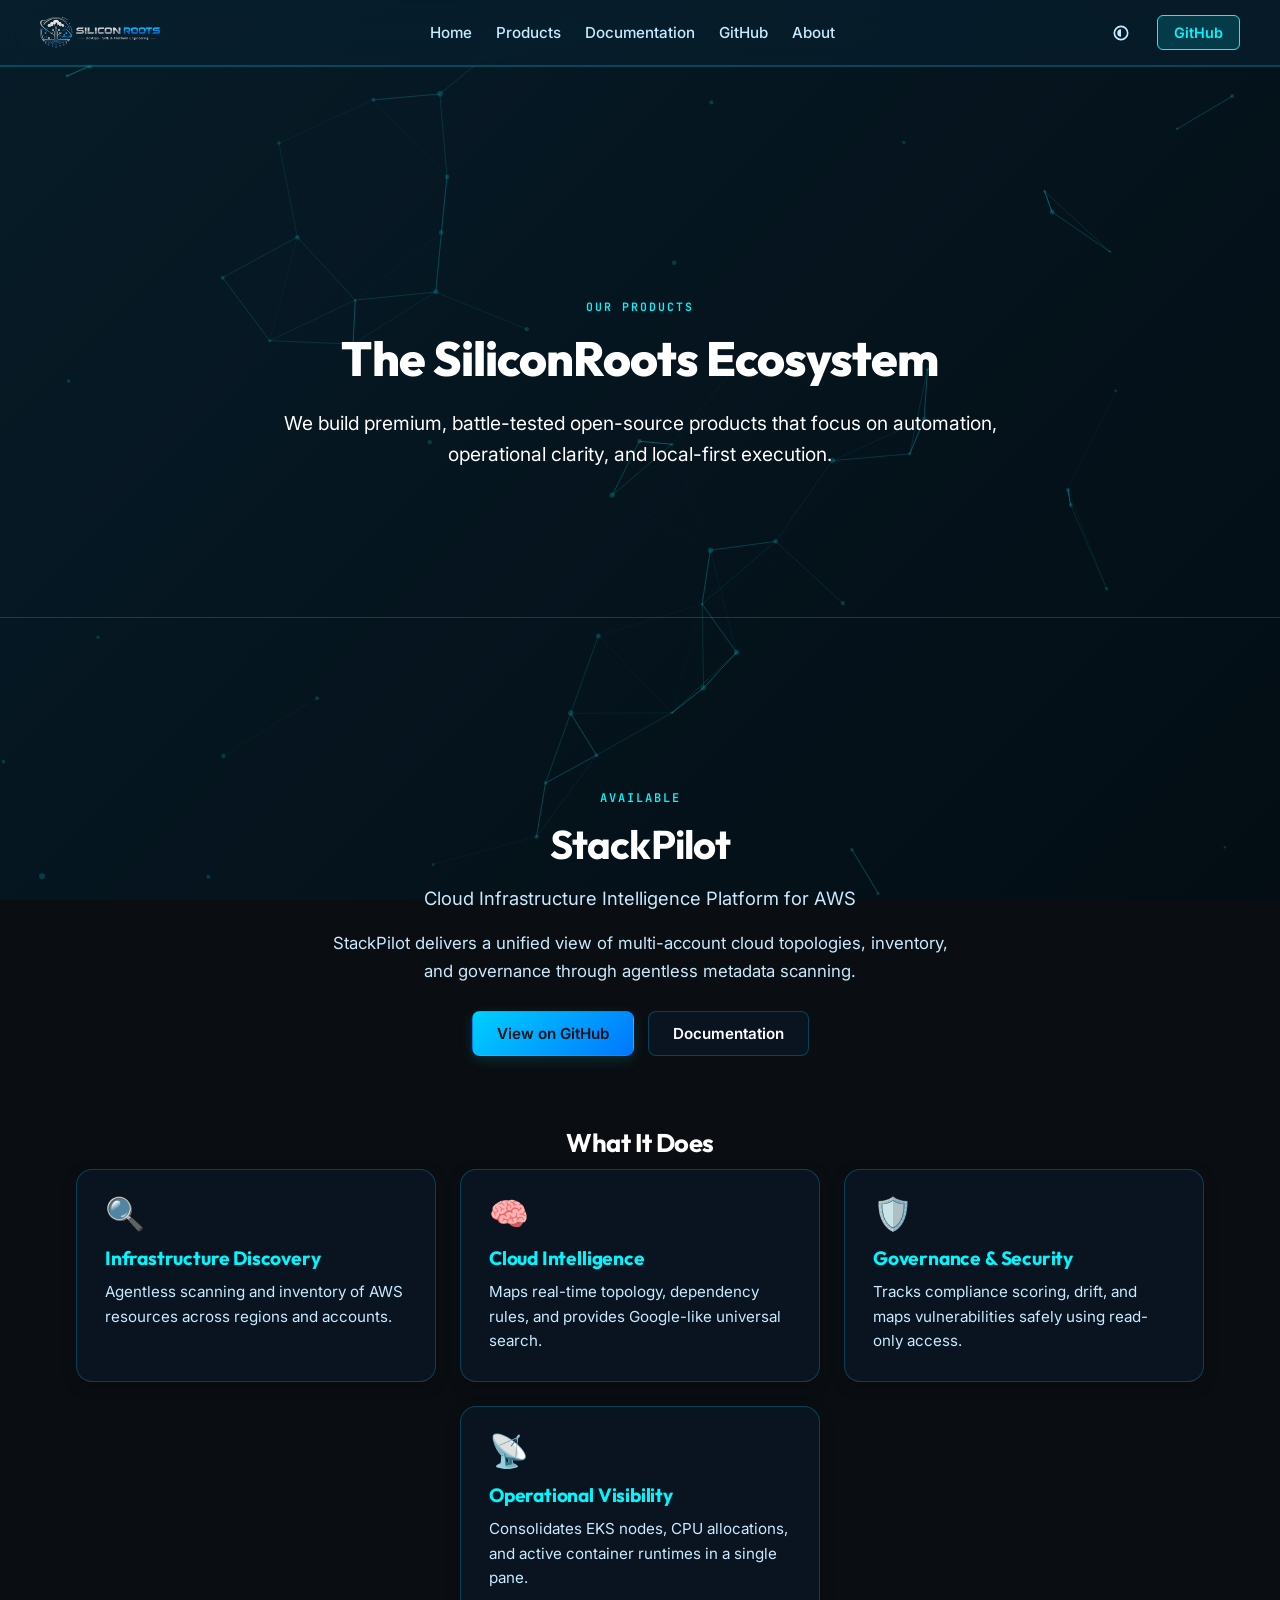
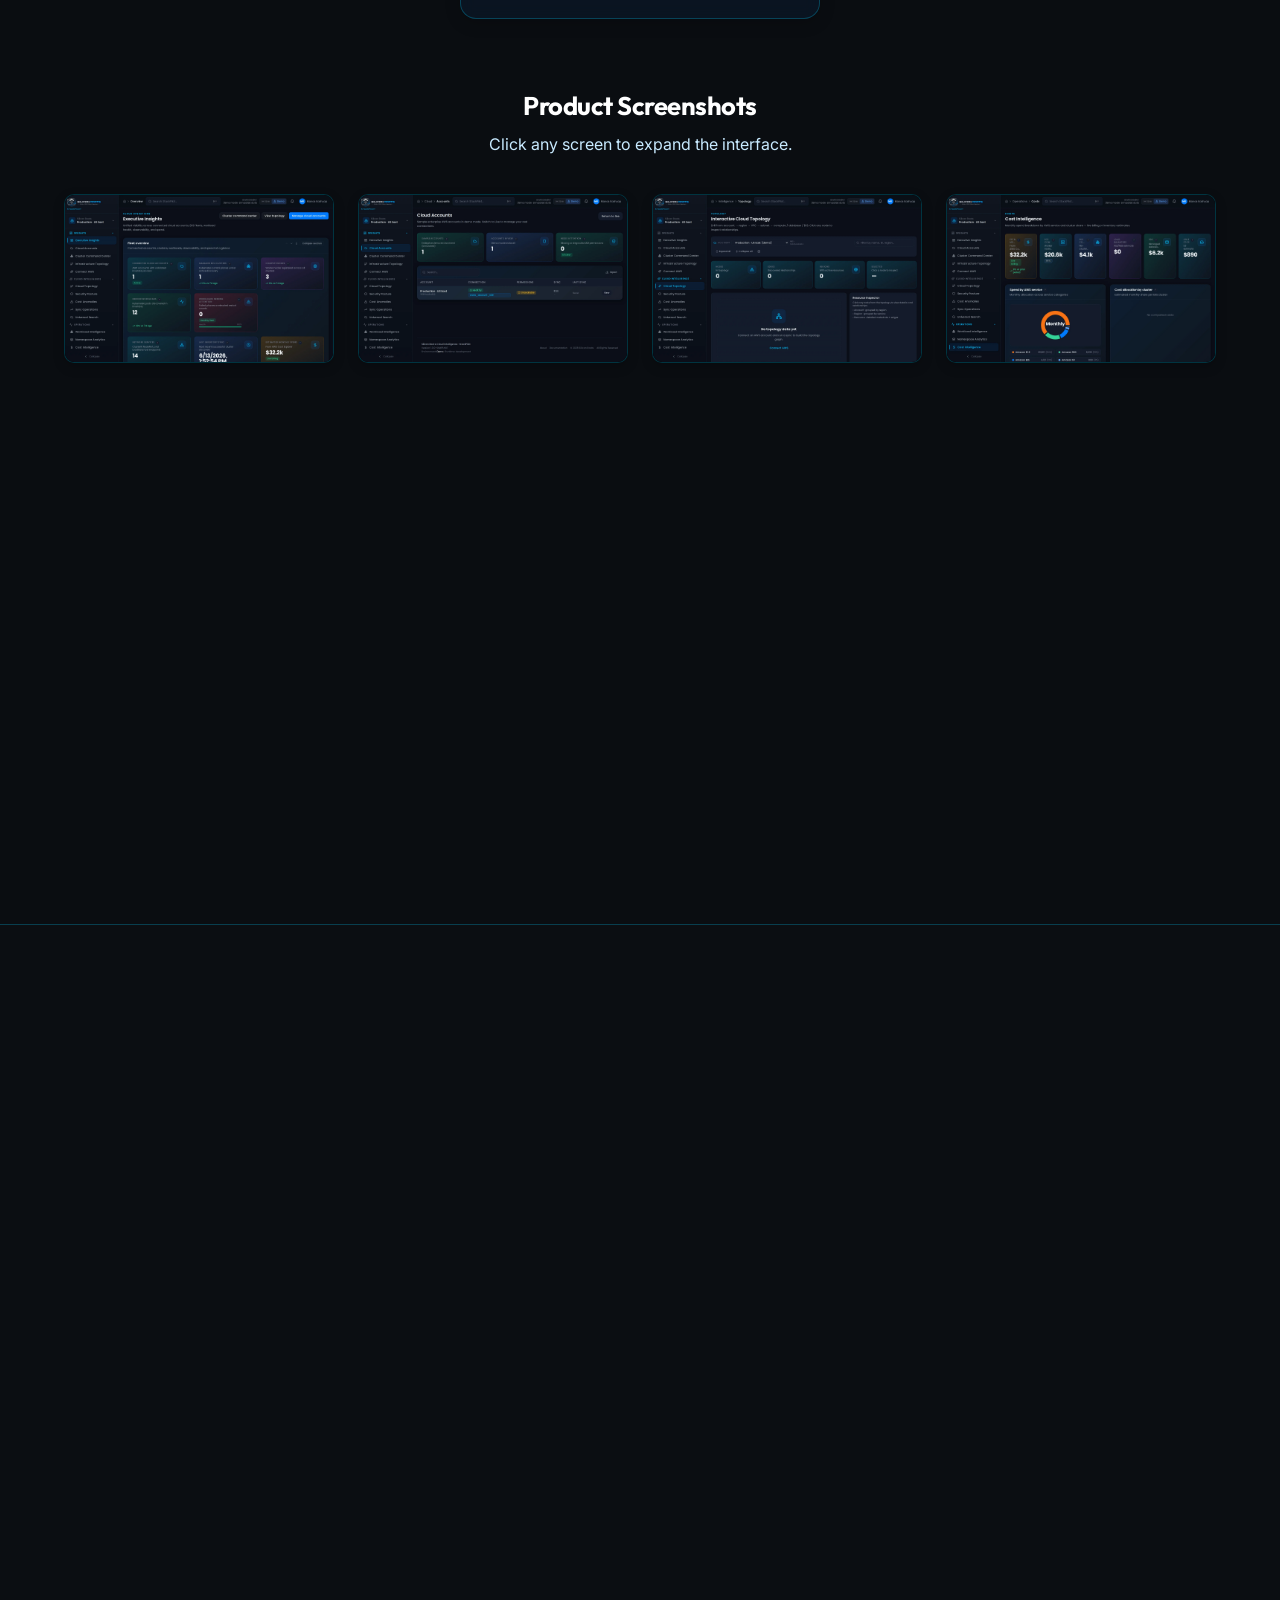
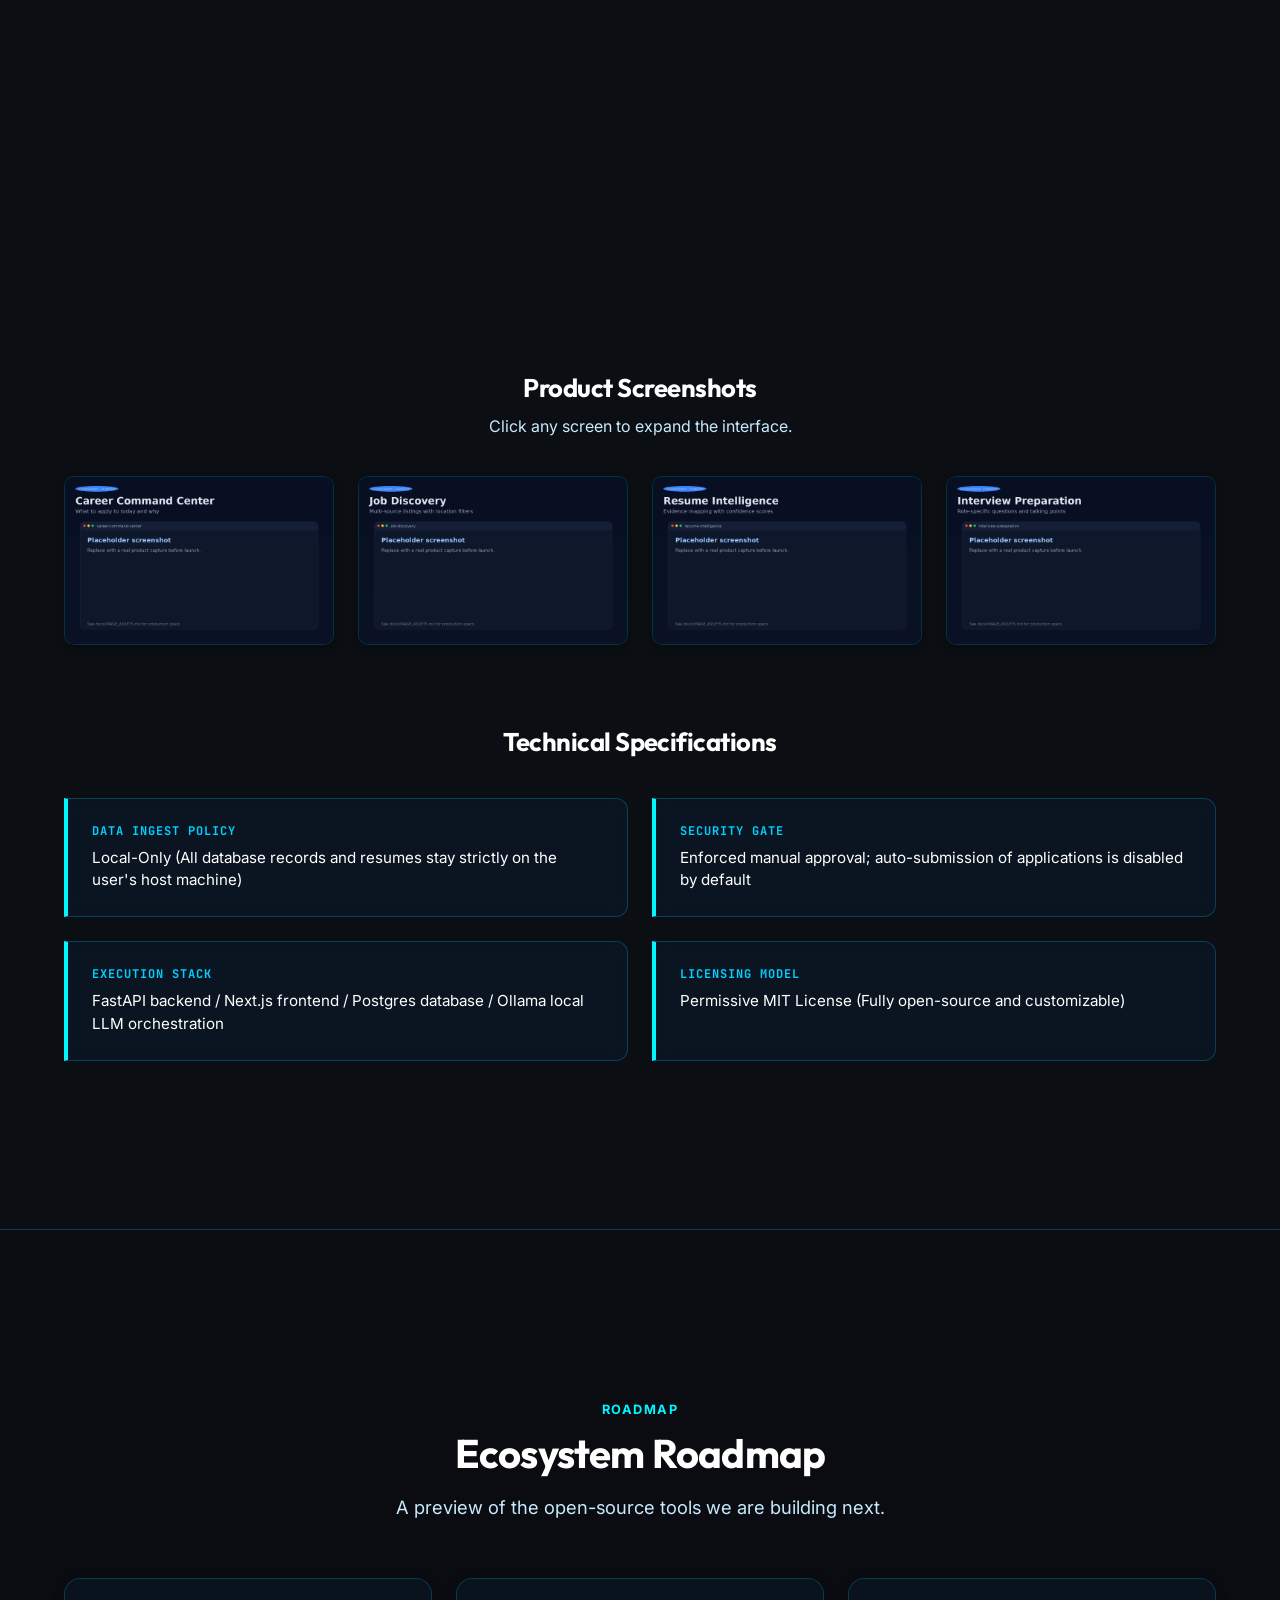
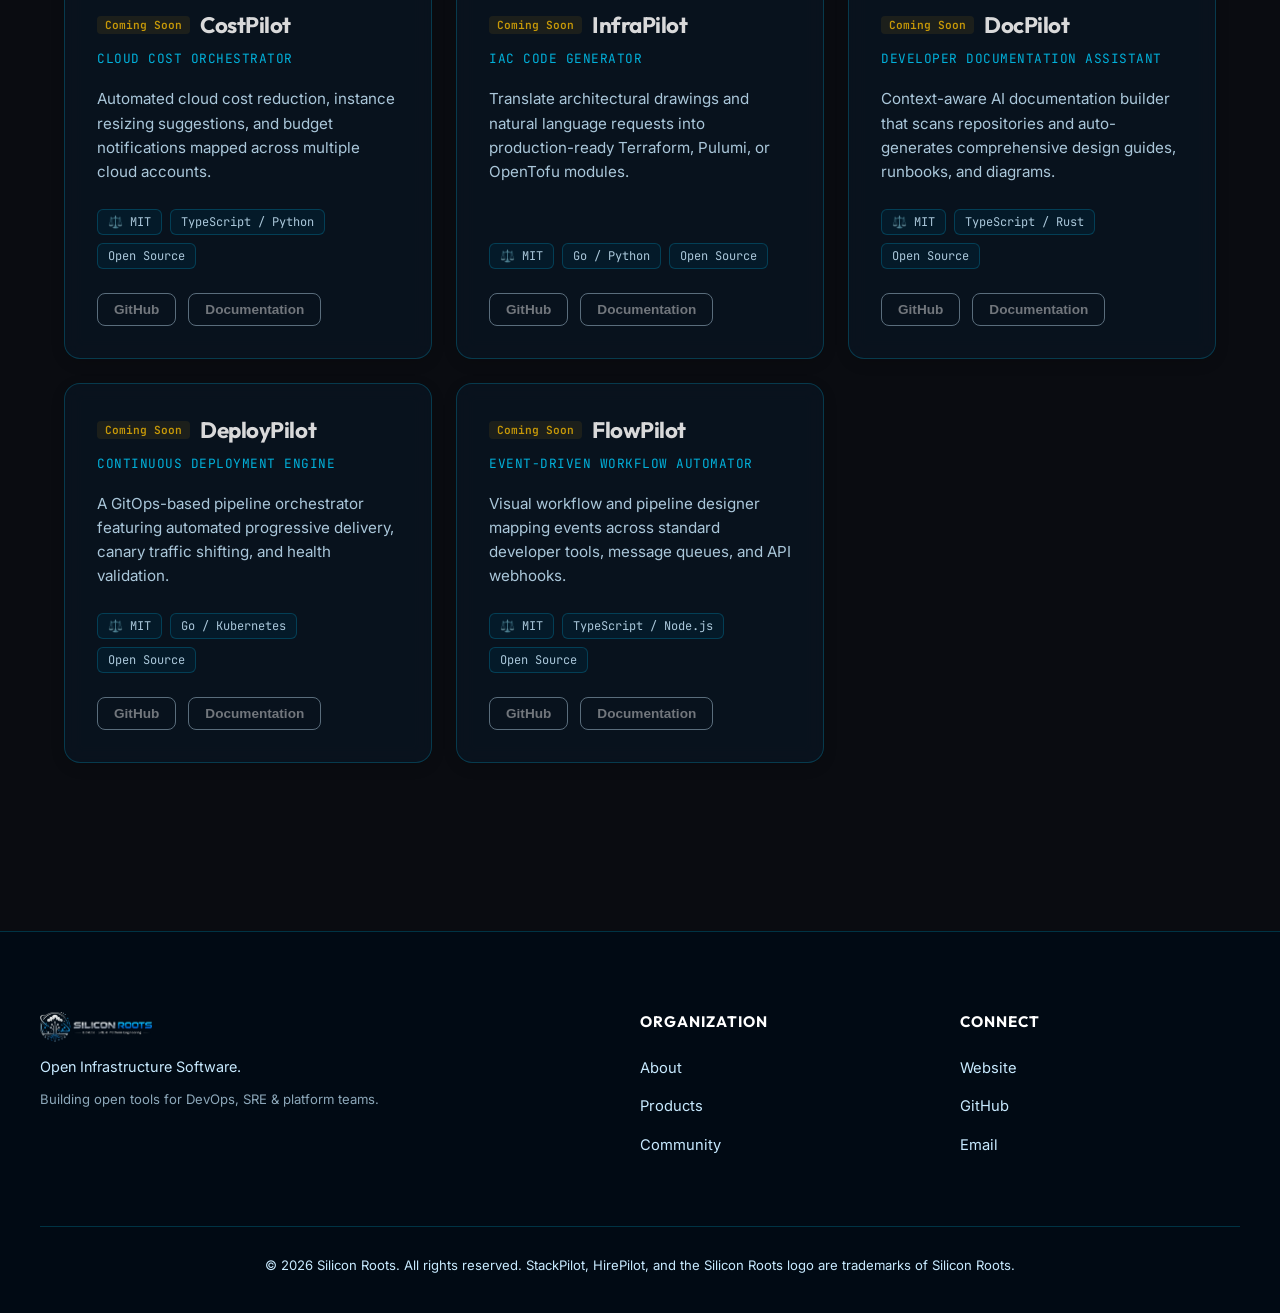
==== products.html @ f3bcdde7 "docs/design: Rebrand homepage and create products directory for ecosystem-centric design" ====
<!DOCTYPE html>
<html lang="en">
<head>
  <meta charset="UTF-8" />
  <meta name="viewport" content="width=device-width, initial-scale=1.0"/>
  
  <!-- Primary SEO Metadata -->
  <title>Ecosystem Products — Silicon Roots</title>
  <meta name="description" content="Explore Silicon Roots' open-source products including StackPilot and HirePilot, alongside our roadmap of upcoming developer tools." />
  <meta name="keywords" content="Silicon Roots, Open Infrastructure Software, StackPilot, HirePilot, CostPilot, InfraPilot, DevOps, SRE, Platform Engineering" />
  <meta name="author" content="Silicon Roots" />
  <link rel="canonical" href="https://siliconroots.github.io/products.html" />
  <meta name="robots" content="index, follow" />

  <!-- Open Graph / Facebook -->
  <meta property="og:type" content="website" />
  <meta property="og:url" content="https://siliconroots.github.io/products.html" />
  <meta property="og:title" content="Ecosystem Products — Silicon Roots" />
  <meta property="og:description" content="Explore Silicon Roots' open-source products including StackPilot and HirePilot." />
  <meta property="og:image" content="https://siliconroots.github.io/assets/brand/logo-dark.png" />

  <!-- Twitter -->
  <meta property="twitter:card" content="summary_large_image" />
  <meta property="twitter:url" content="https://siliconroots.github.io/products.html" />
  <meta property="twitter:title" content="Ecosystem Products — Silicon Roots" />
  <meta property="twitter:description" content="Explore Silicon Roots' open-source products including StackPilot and HirePilot." />
  <meta property="twitter:image" content="https://siliconroots.github.io/assets/brand/logo-dark.png" />

  <!-- Favicons & Touch Icons -->
  <link rel="icon" href="./assets/brand/favicon.ico" sizes="any" />
  <link rel="icon" type="image/png" sizes="16x16" href="./assets/brand/favicon-16.png" />
  <link rel="icon" type="image/png" sizes="32x32" href="./assets/brand/favicon-32.png" />
  <link rel="icon" type="image/png" sizes="48x48" href="./assets/brand/favicon-48.png" />
  <link rel="apple-touch-icon" href="./assets/brand/apple-touch-icon.png" sizes="180x180" />

  <!-- Fonts -->
  <link rel="preconnect" href="https://fonts.googleapis.com" />
  <link rel="preconnect" href="https://fonts.gstatic.com" crossorigin />
  <link href="https://fonts.googleapis.com/css2?family=Outfit:wght@400;500;600;700;800&family=Inter:wght@400;500;600;700&family=JetBrains+Mono:wght@400;500;600&display=swap" rel="stylesheet" />

  <!-- Stylesheets -->
  <link rel="stylesheet" href="./assets/css/styles.css" />
</head>
<body>
  
  <!-- Canvas particle network background -->
  <canvas id="particles"></canvas>

  <!-- Navigation -->
  <nav class="navbar" id="site-nav" aria-label="Main Navigation">
    <a href="index.html" class="navbar-logo-link" aria-label="Silicon Roots Home">
      <div class="brand-logo-container">
        <img class="nav-logo brand-logo-dark" src="./assets/brand/logo-dark.png" alt="Silicon Roots Logo" />
        <img class="nav-logo brand-logo-light" src="./assets/brand/logo-light.png" alt="Silicon Roots Logo" />
      </div>
    </a>
    <div class="nav-links" id="nav-menu">
      <a href="index.html">Home</a>
      <a href="products.html" class="active">Products</a>
      <a href="https://github.com/siliconroots" target="_blank" rel="noopener">Documentation</a>
      <a href="https://github.com/siliconroots" target="_blank" rel="noopener">GitHub</a>
      <a href="index.html#about">About</a>
    </div>
    <div class="nav-actions">
      <button id="theme-toggle" class="theme-toggle" aria-label="Toggle Color Theme">
        <svg class="theme-toggle-icon" viewBox="0 0 24 24" aria-hidden="true">
          <path d="M12 21a9 9 0 1 1 0-18 9 9 0 0 1 0 18zm0-2a7 7 0 1 0 0-14 7 7 0 0 0 0 14zm0-2.5A4.5 4.5 0 1 1 12 7.5v9z"/>
        </svg>
      </button>
      <button id="menu-toggle" class="menu-toggle" aria-label="Open Navigation Menu">
        <svg class="menu-toggle-icon" viewBox="0 0 24 24" aria-hidden="true">
          <path d="M3 18h18v-2H3v2zm0-5h18v-2H3v2zm0-7v2h18V6H3z"/>
        </svg>
      </button>
      <a href="https://github.com/siliconroots" class="cta-nav-button" target="_blank" rel="noopener">GitHub</a>
    </div>
  </nav>

  <!-- Products Header -->
  <header class="longterm-section" style="padding-top: 140px; padding-bottom: 60px;">
    <div class="section-container">
      <div class="longterm-card reveal" style="background: transparent; border: none; box-shadow: none; padding: 0; text-align: center;">
        <span class="cta-eyebrow">OUR PRODUCTS</span>
        <h1 style="font-family: 'Outfit', sans-serif; font-size: 3rem; font-weight: 800; color: var(--text-main); margin-bottom: 20px;">
          The SiliconRoots Ecosystem
        </h1>
        <p class="longterm-lead" style="margin: 0 auto; max-width: 800px;">
          We build premium, battle-tested open-source products that focus on automation, operational clarity, and local-first execution.
        </p>
      </div>
    </div>
  </header>

  <!-- StackPilot Details -->
  <section class="flagship-section" id="stackpilot" style="border-top: 1px solid var(--card-border); padding: 80px 0;">
    <div class="section-container">
      <div class="section-header reveal">
        <span class="flagship-eyebrow">AVAILABLE</span>
        <h2 class="section-title">StackPilot</h2>
        <p class="section-subtitle">Cloud Infrastructure Intelligence Platform for AWS</p>
        <p class="section-description-lead">
          StackPilot delivers a unified view of multi-account cloud topologies, inventory, and governance through agentless metadata scanning.
        </p>
        <div class="flagship-cta-row">
          <a href="https://github.com/siliconroots/stackpilot" class="btn btn-primary" target="_blank" rel="noopener">View on GitHub</a>
          <a href="https://github.com/siliconroots/stackpilot#readme" class="btn btn-secondary" target="_blank" rel="noopener">Documentation</a>
        </div>
      </div>

      <!-- Core Capabilities -->
      <div class="capabilities-block reveal" data-delay="100">
        <h3 class="gallery-block-title">What It Does</h3>
        <div class="grid-container capabilities-grid">
          <div class="feature trust-card">
            <div class="icon">🔍</div>
            <h3>Infrastructure Discovery</h3>
            <p>Agentless scanning and inventory of AWS resources across regions and accounts.</p>
          </div>
          <div class="feature trust-card">
            <div class="icon">🧠</div>
            <h3>Cloud Intelligence</h3>
            <p>Maps real-time topology, dependency rules, and provides Google-like universal search.</p>
          </div>
          <div class="feature trust-card">
            <div class="icon">🛡️</div>
            <h3>Governance &amp; Security</h3>
            <p>Tracks compliance scoring, drift, and maps vulnerabilities safely using read-only access.</p>
          </div>
          <div class="feature trust-card">
            <div class="icon">📡</div>
            <h3>Operational Visibility</h3>
            <p>Consolidates EKS nodes, CPU allocations, and active container runtimes in a single pane.</p>
          </div>
        </div>
      </div>

      <!-- Screenshot Gallery -->
      <div class="gallery-block reveal" data-delay="100">
        <h3 class="gallery-block-title">Product Screenshots</h3>
        <p class="gallery-block-sub">Click any screen to expand the interface.</p>
        <div class="gallery-grid">
          <div class="gallery-item" data-src="./assets/screenshots/executive-dashboard.webp" data-caption="StackPilot Executive Dashboard overview: CPU/Mem rings, uptime, and deployment counters." tabindex="0">
            <img src="./assets/screenshots/executive-dashboard.webp" alt="StackPilot Executive Dashboard" loading="lazy" />
            <div class="gallery-overlay"><span>Executive Dashboard</span></div>
          </div>
          <div class="gallery-item" data-src="./assets/screenshots/cloud-accounts.webp" data-caption="StackPilot Cloud Accounts mapping and AWS credentials health monitoring." tabindex="0">
            <img src="./assets/screenshots/cloud-accounts.webp" alt="StackPilot Cloud Accounts" loading="lazy" />
            <div class="gallery-overlay"><span>Cloud Accounts</span></div>
          </div>
          <div class="gallery-item" data-src="./assets/screenshots/topology.webp" data-caption="StackPilot Topology mapper displaying VPC security borders and live network links." tabindex="0">
            <img src="./assets/screenshots/topology.webp" alt="StackPilot Topology Mapping" loading="lazy" />
            <div class="gallery-overlay"><span>Topology Map</span></div>
          </div>
          <div class="gallery-item" data-src="./assets/screenshots/finops.webp" data-caption="StackPilot FinOps cost metrics filtering overhead costs down to namespaces." tabindex="0">
            <img src="./assets/screenshots/finops.webp" alt="StackPilot FinOps" loading="lazy" />
            <div class="gallery-overlay"><span>FinOps Analysis</span></div>
          </div>
        </div>
      </div>

      <!-- Specs Matrix -->
      <div class="specs-block reveal" data-delay="100">
        <h3 class="gallery-block-title">Technical Specifications</h3>
        <div class="specs-grid">
          <div class="spec-item">
            <span class="spec-label">Data Ingest Policy</span>
            <span class="spec-val">Zero-Ingest (Only reads resource names, ARNs, and counts; no user data)</span>
          </div>
          <div class="spec-item">
            <span class="spec-label">Permissions Scope</span>
            <span class="spec-val">Least Privilege, Read-Only IAM delegation (SecurityAudit policy mapping)</span>
          </div>
          <div class="spec-item">
            <span class="spec-label">Sync Mechanism</span>
            <span class="spec-val">Agentless discovery via AWS and Kubernetes native APIs</span>
          </div>
          <div class="spec-item">
            <span class="spec-label">Licensing Model</span>
            <span class="spec-val">Apache-2.0 License (Fully open-source code and Helm charts)</span>
          </div>
        </div>
      </div>
    </div>
  </section>

  <!-- HirePilot Details -->
  <section class="flagship-section" id="hirepilot" style="border-top: 1px solid var(--card-border); background: rgba(0, 0, 0, 0.05); padding: 80px 0;">
    <div class="section-container">
      <div class="section-header reveal">
        <span class="flagship-eyebrow">AVAILABLE</span>
        <h2 class="section-title">HirePilot</h2>
        <p class="section-subtitle">Your Personal AI Career Operating System</p>
        <p class="section-description-lead">
          HirePilot is a local-first, privacy-respecting career OS that automates job matching, resume tailoring, and interview prep on your own machine.
        </p>
        <div class="flagship-cta-row">
          <a href="https://github.com/siliconroots/hirepilot" class="btn btn-primary" target="_blank" rel="noopener">View on GitHub</a>
          <a href="https://github.com/siliconroots/hirepilot#documentation" class="btn btn-secondary" target="_blank" rel="noopener">Documentation</a>
        </div>
      </div>

      <!-- Core Capabilities -->
      <div class="capabilities-block reveal" data-delay="100">
        <h3 class="gallery-block-title">What It Does</h3>
        <div class="grid-container capabilities-grid">
          <div class="feature trust-card">
            <div class="icon">📄</div>
            <h3>Resume Intelligence</h3>
            <p>Parses uploaded resume files and extracts skills, profiles, and evidence nodes.</p>
          </div>
          <div class="feature trust-card">
            <div class="icon">🕸️</div>
            <h3>Career Knowledge Graph</h3>
            <p>Constructs and relates skills and projects in a local PostgreSQL instance.</p>
          </div>
          <div class="feature trust-card">
            <div class="icon">🔍</div>
            <h3>AI Job Discovery</h3>
            <p>Scrapes and filters roles across 13+ sources based on candidate preferences.</p>
          </div>
          <div class="feature trust-card">
            <div class="icon">💬</div>
            <h3>Interview Preparation</h3>
            <p>Generates tailored STAR talking points and role-specific mock questions.</p>
          </div>
        </div>
      </div>

      <!-- Screenshot Gallery -->
      <div class="gallery-block reveal" data-delay="100">
        <h3 class="gallery-block-title">Product Screenshots</h3>
        <p class="gallery-block-sub">Click any screen to expand the interface.</p>
        <div class="gallery-grid">
          <div class="gallery-item" data-src="./assets/screenshots/career-command-center.png" data-caption="HirePilot Career Command Center briefing view: prioritized job matches and application metrics." tabindex="0">
            <img src="./assets/screenshots/career-command-center.png" alt="HirePilot Command Center" loading="lazy" />
            <div class="gallery-overlay"><span>Career Command Center</span></div>
          </div>
          <div class="gallery-item" data-src="./assets/screenshots/job-discovery.png" data-caption="HirePilot Job Discovery search panel: filtering roles across locations and keywords." tabindex="0">
            <img src="./assets/screenshots/job-discovery.png" alt="HirePilot Job Discovery" loading="lazy" />
            <div class="gallery-overlay"><span>Job Discovery</span></div>
          </div>
          <div class="gallery-item" data-src="./assets/screenshots/resume-intelligence.png" data-caption="HirePilot Resume Intelligence profile mapper matching candidate skills to roles." tabindex="0">
            <img src="./assets/screenshots/resume-intelligence.png" alt="HirePilot Resume Intelligence" loading="lazy" />
            <div class="gallery-overlay"><span>Resume Intelligence</span></div>
          </div>
          <div class="gallery-item" data-src="./assets/screenshots/interview-preparation.png" data-caption="HirePilot Interview Preparation engine generating tailored talking points." tabindex="0">
            <img src="./assets/screenshots/interview-preparation.png" alt="HirePilot Interview Preparation" loading="lazy" />
            <div class="gallery-overlay"><span>Interview Prep</span></div>
          </div>
        </div>
      </div>

      <!-- Specs Matrix -->
      <div class="specs-block reveal" data-delay="100">
        <h3 class="gallery-block-title">Technical Specifications</h3>
        <div class="specs-grid">
          <div class="spec-item">
            <span class="spec-label">Data Ingest Policy</span>
            <span class="spec-val">Local-Only (All database records and resumes stay strictly on the user's host machine)</span>
          </div>
          <div class="spec-item">
            <span class="spec-label">Security Gate</span>
            <span class="spec-val">Enforced manual approval; auto-submission of applications is disabled by default</span>
          </div>
          <div class="spec-item">
            <span class="spec-label">Execution Stack</span>
            <span class="spec-val">FastAPI backend / Next.js frontend / Postgres database / Ollama local LLM orchestration</span>
          </div>
          <div class="spec-item">
            <span class="spec-label">Licensing Model</span>
            <span class="spec-val">Permissive MIT License (Fully open-source and customizable)</span>
          </div>
        </div>
      </div>
    </div>
  </section>

  <!-- Coming Soon Showcase -->
  <section class="projects-section" id="upcoming" style="padding: 80px 0; border-top: 1px solid var(--card-border);">
    <div class="section-container">
      <div class="section-header reveal">
        <span class="cta-tag">ROADMAP</span>
        <h2 class="section-title">Ecosystem Roadmap</h2>
        <p class="section-subtitle">A preview of the open-source tools we are building next.</p>
      </div>

      <div class="projects-landscape-grid">
        <!-- CostPilot Card -->
        <div class="project-landscape-card coming-soon reveal" data-delay="100" style="opacity: 0.85;">
          <div class="project-landscape-header">
            <div class="project-landscape-title-group">
              <span class="project-status pending" style="background: rgba(234, 179, 8, 0.1); color: #eab308; font-family: var(--font-mono); font-size: 0.7rem; padding: 2px 8px; border-radius: 4px; font-weight: 600;">Coming Soon</span>
              <h3>CostPilot</h3>
            </div>
            <span class="project-landscape-category">Cloud Cost Orchestrator</span>
          </div>
          <p class="project-landscape-desc">
            Automated cloud cost reduction, instance resizing suggestions, and budget notifications mapped across multiple cloud accounts.
          </p>
          <div class="project-landscape-meta">
            <span class="meta-tag">⚖️ MIT</span>
            <span class="meta-tag">TypeScript / Python</span>
            <span class="meta-tag">Open Source</span>
          </div>
          <div class="project-landscape-actions">
            <button class="btn btn-outline btn-sm" disabled style="cursor: not-allowed; opacity: 0.5;">GitHub</button>
            <button class="btn btn-outline btn-sm" disabled style="cursor: not-allowed; opacity: 0.5;">Documentation</button>
          </div>
        </div>

        <!-- InfraPilot Card -->
        <div class="project-landscape-card coming-soon reveal" data-delay="200" style="opacity: 0.85;">
          <div class="project-landscape-header">
            <div class="project-landscape-title-group">
              <span class="project-status pending" style="background: rgba(234, 179, 8, 0.1); color: #eab308; font-family: var(--font-mono); font-size: 0.7rem; padding: 2px 8px; border-radius: 4px; font-weight: 600;">Coming Soon</span>
              <h3>InfraPilot</h3>
            </div>
            <span class="project-landscape-category">IaC Code Generator</span>
          </div>
          <p class="project-landscape-desc">
            Translate architectural drawings and natural language requests into production-ready Terraform, Pulumi, or OpenTofu modules.
          </p>
          <div class="project-landscape-meta">
            <span class="meta-tag">⚖️ MIT</span>
            <span class="meta-tag">Go / Python</span>
            <span class="meta-tag">Open Source</span>
          </div>
          <div class="project-landscape-actions">
            <button class="btn btn-outline btn-sm" disabled style="cursor: not-allowed; opacity: 0.5;">GitHub</button>
            <button class="btn btn-outline btn-sm" disabled style="cursor: not-allowed; opacity: 0.5;">Documentation</button>
          </div>
        </div>

        <!-- DocPilot Card -->
        <div class="project-landscape-card coming-soon reveal" data-delay="300" style="opacity: 0.85;">
          <div class="project-landscape-header">
            <div class="project-landscape-title-group">
              <span class="project-status pending" style="background: rgba(234, 179, 8, 0.1); color: #eab308; font-family: var(--font-mono); font-size: 0.7rem; padding: 2px 8px; border-radius: 4px; font-weight: 600;">Coming Soon</span>
              <h3>DocPilot</h3>
            </div>
            <span class="project-landscape-category">Developer Documentation Assistant</span>
          </div>
          <p class="project-landscape-desc">
            Context-aware AI documentation builder that scans repositories and auto-generates comprehensive design guides, runbooks, and diagrams.
          </p>
          <div class="project-landscape-meta">
            <span class="meta-tag">⚖️ MIT</span>
            <span class="meta-tag">TypeScript / Rust</span>
            <span class="meta-tag">Open Source</span>
          </div>
          <div class="project-landscape-actions">
            <button class="btn btn-outline btn-sm" disabled style="cursor: not-allowed; opacity: 0.5;">GitHub</button>
            <button class="btn btn-outline btn-sm" disabled style="cursor: not-allowed; opacity: 0.5;">Documentation</button>
          </div>
        </div>

        <!-- DeployPilot Card -->
        <div class="project-landscape-card coming-soon reveal" data-delay="400" style="opacity: 0.85;">
          <div class="project-landscape-header">
            <div class="project-landscape-title-group">
              <span class="project-status pending" style="background: rgba(234, 179, 8, 0.1); color: #eab308; font-family: var(--font-mono); font-size: 0.7rem; padding: 2px 8px; border-radius: 4px; font-weight: 600;">Coming Soon</span>
              <h3>DeployPilot</h3>
            </div>
            <span class="project-landscape-category">Continuous Deployment Engine</span>
          </div>
          <p class="project-landscape-desc">
            A GitOps-based pipeline orchestrator featuring automated progressive delivery, canary traffic shifting, and health validation.
          </p>
          <div class="project-landscape-meta">
            <span class="meta-tag">⚖️ MIT</span>
            <span class="meta-tag">Go / Kubernetes</span>
            <span class="meta-tag">Open Source</span>
          </div>
          <div class="project-landscape-actions">
            <button class="btn btn-outline btn-sm" disabled style="cursor: not-allowed; opacity: 0.5;">GitHub</button>
            <button class="btn btn-outline btn-sm" disabled style="cursor: not-allowed; opacity: 0.5;">Documentation</button>
          </div>
        </div>

        <!-- FlowPilot Card -->
        <div class="project-landscape-card coming-soon reveal" data-delay="500" style="opacity: 0.85;">
          <div class="project-landscape-header">
            <div class="project-landscape-title-group">
              <span class="project-status pending" style="background: rgba(234, 179, 8, 0.1); color: #eab308; font-family: var(--font-mono); font-size: 0.7rem; padding: 2px 8px; border-radius: 4px; font-weight: 600;">Coming Soon</span>
              <h3>FlowPilot</h3>
            </div>
            <span class="project-landscape-category">Event-Driven Workflow Automator</span>
          </div>
          <p class="project-landscape-desc">
            Visual workflow and pipeline designer mapping events across standard developer tools, message queues, and API webhooks.
          </p>
          <div class="project-landscape-meta">
            <span class="meta-tag">⚖️ MIT</span>
            <span class="meta-tag">TypeScript / Node.js</span>
            <span class="meta-tag">Open Source</span>
          </div>
          <div class="project-landscape-actions">
            <button class="btn btn-outline btn-sm" disabled style="cursor: not-allowed; opacity: 0.5;">GitHub</button>
            <button class="btn btn-outline btn-sm" disabled style="cursor: not-allowed; opacity: 0.5;">Documentation</button>
          </div>
        </div>
      </div>
    </div>
  </section>

  <!-- Lightbox Modal for Gallery -->
  <div class="lightbox" id="gallery-lightbox" role="dialog" aria-modal="true" aria-label="Image Lightbox Viewer">
    <button class="lightbox-close" id="lightbox-close" aria-label="Close Lightbox">&times;</button>
    <button class="lightbox-nav prev" id="lightbox-prev" aria-label="Previous image">⟨</button>
    <button class="lightbox-nav next" id="lightbox-next" aria-label="Next image">⟩</button>
    <div class="lightbox-content">
      <img id="lightbox-img" src="" alt="Expanded View" />
      <p id="lightbox-caption" class="lightbox-caption"></p>
    </div>
  </div>

  <!-- Footer -->
  <footer class="footer-section">
    <div class="footer-container">
      <div class="footer-grid">

        <!-- Column 1: Brand -->
        <div class="footer-col brand-col">
          <div class="footer-logo-wrap">
            <img class="footer-logo brand-logo-dark" src="./assets/brand/logo-dark.png" alt="Silicon Roots Logo" />
            <img class="footer-logo brand-logo-light" src="./assets/brand/logo-light.png" alt="Silicon Roots Logo" />
          </div>
          <p class="footer-tagline">Open Infrastructure Software.</p>
          <p class="footer-tagline footer-tagline-sub">Building open tools for DevOps, SRE &amp; platform teams.</p>
        </div>

        <!-- Column 2: Organization -->
        <div class="footer-col">
          <h4>Organization</h4>
          <a href="index.html#about">About</a>
          <a href="products.html">Products</a>
          <a href="https://github.com/siliconroots" target="_blank" rel="noopener">Community</a>
        </div>

        <!-- Column 3: Connect -->
        <div class="footer-col">
          <h4>Connect</h4>
          <a href="https://siliconroots.github.io">Website</a>
          <a href="https://github.com/siliconroots" target="_blank" rel="noopener">GitHub</a>
          <a href="mailto:thesiliconroots@gmail.com">Email</a>
        </div>

      </div>

      <div class="footer-bottom">
        <p>&copy; 2026 Silicon Roots. All rights reserved. StackPilot, HirePilot, and the Silicon Roots logo are trademarks of Silicon Roots.</p>
      </div>
    </div>
  </footer>

  <!-- Core JavaScript file -->
  <script src="./assets/js/main.js"></script>
</body>
</html>
---- assets/css/styles.css ----
:root {
  /* Brand Theme Variables (Dark Mode Default) */
  --font-mono: 'JetBrains Mono', ui-monospace, 'SF Mono', 'Roboto Mono', Menlo, Consolas, monospace;

  /* Design System Tokens */
  --card-radius: 16px;
  --card-pad: 28px;
  --card-gap: 24px;
  --section-pad-y: 88px;
  --content-narrow: 880px;
  --content-wide: 1040px;
  --card-shadow-rest: 0 4px 16px rgba(0, 0, 0, 0.18);
  --card-shadow-hover: 0 16px 40px rgba(0, 0, 0, 0.28);

  --bg: #0c0f14;
  --bg-grad-1: #081f2d;
  --bg-grad-2: #000000;
  --text-main: #ffffff;
  --text-sub: #99e6ff;
  --text-muted: #c8eaff;
  --accent: #00f7ff;
  --accent-secondary: #00cfff;
  --accent-glow: rgba(0, 247, 255, 0.4);
  --accent-subtle: rgba(0, 247, 255, 0.15);
  --card-bg: rgba(10, 25, 40, 0.7);
  --card-hover: rgba(10, 25, 40, 0.9);
  --card-border: rgba(0, 207, 255, 0.25);
  --card-shadow: rgba(0, 207, 255, 0.2);
  --nav-bg: rgba(8, 31, 45, 0.6);
  --terminal-head: #141a22;
  --timeline-bg: rgba(0, 255, 255, 0.2);
  --tech-bg: rgba(0, 40, 60, 0.5);
  --tech-hover: rgba(0, 100, 150, 0.6);
  --footer-bg: #010a14;
  --footer-border: #003344;
  --banner-grad-1: rgba(0, 20, 40, 0.9);
  --banner-grad-2: rgba(0, 40, 60, 0.9);
  --btn-grad-1: #00cfff;
  --btn-grad-2: #0077ff;
  --btn-text: #0f1117;
  --dash-mock-bg: rgba(10, 20, 30, 0.8);
}

/* Light Theme Variables */
[data-theme="light"] {
  --bg: #f8fafc;
  --bg-grad-1: #e2e8f0;
  --bg-grad-2: #f1f5f9;
  --text-main: #0f172a;
  --text-sub: #334155;
  --text-muted: #475569;
  --accent: #0284c7;
  --accent-secondary: #0ea5e9;
  --accent-glow: rgba(2, 132, 199, 0.2);
  --accent-subtle: rgba(2, 132, 199, 0.15);
  --card-bg: rgba(255, 255, 255, 0.8);
  --card-hover: rgba(255, 255, 255, 1);
  --card-border: rgba(2, 132, 199, 0.2);
  --card-shadow: rgba(0, 0, 0, 0.05);
  --nav-bg: rgba(255, 255, 255, 0.8);
  --terminal-head: #0f172a;
  --timeline-bg: rgba(2, 132, 199, 0.2);
  --tech-bg: rgba(2, 132, 199, 0.05);
  --tech-hover: rgba(2, 132, 199, 0.15);
  --footer-bg: #f1f5f9;
  --footer-border: #e2e8f0;
  --banner-grad-1: rgba(241, 245, 249, 0.9);
  --banner-grad-2: rgba(226, 232, 240, 0.9);
  --btn-grad-1: #0284c7;
  --btn-grad-2: #0369a1;
  --btn-text: #ffffff;
  --dash-mock-bg: rgba(255, 255, 255, 0.8);
}

/* Reset and Core Styling */
* {
  margin: 0;
  padding: 0;
  box-sizing: border-box;
}

html {
  scroll-behavior: smooth;
  scroll-padding-top: 80px;
}

body {
  font-family: 'Inter', sans-serif;
  background: var(--bg);
  color: var(--text-main);
  overflow-x: hidden;
  transition: background 0.3s ease, color 0.3s ease;
  -webkit-font-smoothing: antialiased;
  text-rendering: optimizeLegibility;
}

/* Dynamic theme background flow */
body::before {
  content: '';
  position: fixed;
  top: 0; left: 0;
  width: 100%; height: 100%;
  background: linear-gradient(135deg, var(--bg-grad-1), var(--bg-grad-2), var(--bg-grad-1));
  background-size: 400% 400%;
  animation: gradientMotion 20s ease infinite;
  z-index: -3;
}

@keyframes gradientMotion {
  0% { background-position: 0% 50%; }
  50% { background-position: 100% 50%; }
  100% { background-position: 0% 50%; }
}

canvas#particles {
  position: fixed;
  top: 0; left: 0;
  width: 100vw; height: 100vh;
  z-index: -2;
  pointer-events: none;
}

/* Typography elements */
h1, h2, h3, h4, .navbar-logo-link {
  font-family: 'Outfit', sans-serif;
  font-weight: 700;
  letter-spacing: -0.02em;
}

/* Common Layout Containers */
.section-container {
  max-width: 1200px;
  margin: 0 auto;
  padding: var(--section-pad-y) 24px;
}

.section-header {
  text-align: center;
  max-width: 720px;
  margin: 0 auto 56px;
}

.section-title {
  font-size: 2.5rem;
  line-height: 1.2;
  margin-bottom: 16px;
  color: var(--text-main);
}

.section-subtitle {
  font-size: 1.15rem;
  line-height: 1.6;
  color: var(--text-muted);
}

/* ── Unified Card Design System ──
   One card spec shared across every section: feature cards, project
   cards, community cards, security cards and roadmap phase columns. */
.feature.trust-card,
.project-card,
.community-card,
.trust-card-cto,
.phase-col {
  background: var(--card-bg);
  border: 1px solid var(--card-border);
  border-radius: var(--card-radius);
  padding: var(--card-pad);
  box-shadow: var(--card-shadow-rest);
  backdrop-filter: blur(8px);
  -webkit-backdrop-filter: blur(8px);
  text-align: left;
  transition: transform 0.3s cubic-bezier(0.4, 0, 0.2, 1), box-shadow 0.3s ease, border-color 0.3s ease;
}

.feature.trust-card:hover,
.project-card:hover,
.community-card:hover,
.trust-card-cto:hover,
.trust-card-cto:focus-within,
.phase-col:hover {
  transform: translateY(-6px);
  border-color: var(--accent);
  box-shadow: var(--card-shadow-hover);
}

/* Shared card iconography */
.feature.trust-card .icon,
.community-card .icon,
.trust-card-cto .card-icon {
  font-size: 2rem;
  line-height: 1;
  margin-bottom: 16px;
}

/* Shared card titles */
.feature.trust-card h3,
.community-card h3,
.project-card-head h4,
.trust-card-cto h3,
.phase-head h3 {
  font-family: 'Outfit', sans-serif;
  font-size: 1.2rem;
  font-weight: 700;
  color: var(--accent);
  margin-bottom: 10px;
  letter-spacing: -0.01em;
}

/* Shared card body copy */
.feature.trust-card p,
.community-card p,
.project-card p,
.trust-card-cto p {
  font-size: 0.95rem;
  line-height: 1.6;
  color: var(--text-muted);
}

/* Shared responsive card grid: centered wrap, no orphan rows.
   Cards hold a consistent ~300-360px width and trailing items center,
   so no lonely left-aligned card at any breakpoint. */
.grid-container,
.community-grid {
  display: flex;
  flex-wrap: wrap;
  justify-content: center;
  gap: var(--card-gap);
}

.grid-container > *,
.community-grid > * {
  flex: 1 1 300px;
  max-width: 360px;
}

/* Primary Button System */
.btn {
  display: inline-flex;
  align-items: center;
  justify-content: center;
  padding: 12px 24px;
  font-size: 0.95rem;
  font-weight: 600;
  border-radius: 8px;
  text-decoration: none;
  transition: all 0.25s cubic-bezier(0.4, 0, 0.2, 1);
  cursor: pointer;
  border: 1px solid transparent;
}

.btn-primary {
  background: linear-gradient(135deg, var(--btn-grad-1), var(--btn-grad-2));
  color: var(--btn-text);
  box-shadow: 0 4px 14px var(--accent-subtle);
}

.btn-primary:hover {
  transform: translateY(-2px);
  box-shadow: 0 6px 20px var(--accent-glow);
}

.btn-secondary {
  background: var(--card-bg);
  border-color: var(--card-border);
  color: var(--text-main);
  backdrop-filter: blur(10px);
}

.btn-secondary:hover {
  background: var(--card-hover);
  border-color: var(--accent);
  transform: translateY(-2px);
}

.btn-outline {
  background: transparent;
  border-color: var(--text-muted);
  color: var(--text-main);
}

.btn-outline:hover {
  border-color: var(--accent);
  background: var(--accent-subtle);
  transform: translateY(-2px);
}

/* NAVBAR */
.navbar {
  position: sticky;
  top: 0;
  z-index: 1000;
  backdrop-filter: blur(12px);
  -webkit-backdrop-filter: blur(12px);
  background: var(--nav-bg);
  border-bottom: 1px solid var(--card-border);
  padding: 15px 40px;
  display: flex;
  justify-content: space-between;
  align-items: center;
  transition: all 0.3s;
}

.brand-logo-container {
  display: flex;
  align-items: center;
  height: 32px;
}

.nav-logo {
  height: 100%;
  width: auto;
  object-fit: contain;
}

/* Show correct logo variant based on theme state */
.brand-logo-light { display: none; }
[data-theme="light"] .brand-logo-dark { display: none; }
[data-theme="light"] .brand-logo-light { display: block; }

.nav-links {
  display: flex;
  gap: 24px;
  align-items: center;
}

.nav-links a {
  color: var(--text-muted);
  text-decoration: none;
  font-size: 0.95rem;
  font-weight: 500;
  transition: color 0.2s;
}

.nav-links a:hover {
  color: var(--accent);
}

.nav-actions {
  display: flex;
  align-items: center;
  gap: 20px;
}

.theme-toggle {
  background: none;
  border: none;
  cursor: pointer;
  color: var(--text-muted);
  display: flex;
  align-items: center;
  justify-content: center;
  transition: color 0.2s;
  padding: 6px;
  border-radius: 50%;
}

.theme-toggle:hover {
  color: var(--accent);
  background: var(--accent-subtle);
}

.menu-toggle {
  display: none;
  background: none;
  border: none;
  cursor: pointer;
  color: var(--text-muted);
  align-items: center;
  justify-content: center;
  transition: color 0.2s, background 0.2s;
  padding: 6px;
  border-radius: 8px;
}

.menu-toggle:hover {
  color: var(--accent);
  background: var(--accent-subtle);
}

.menu-toggle-icon {
  width: 24px;
  height: 24px;
  fill: currentColor;
}

.theme-toggle-icon {
  width: 20px;
  height: 20px;
  fill: currentColor;
}

.cta-nav-button {
  background: var(--accent-subtle);
  border: 1px solid var(--accent);
  color: var(--accent);
  padding: 8px 16px;
  border-radius: 6px;
  font-size: 0.9rem;
  font-weight: 600;
  text-decoration: none;
  transition: all 0.2s;
}

.cta-nav-button:hover {
  background: var(--accent);
  color: var(--btn-text);
  box-shadow: 0 0 12px var(--accent-glow);
}

/* HERO SECTION */
.hero-section {
  padding: 80px 20px 40px;
  max-width: 1200px;
  margin: 0 auto;
}

.hero-container {
  display: grid;
  grid-template-columns: 1.1fr 1fr;
  gap: 40px;
  align-items: center;
}

.hero-content {
  text-align: left;
}

.hero-headline {
  font-size: 3.5rem;
  line-height: 1.15;
  margin-bottom: 24px;
  color: var(--text-main);
  font-weight: 800;
}

.gradient-text {
  background: linear-gradient(135deg, var(--accent), var(--accent-secondary));
  -webkit-background-clip: text;
  -webkit-text-fill-color: transparent;
}

.hero-subtitle {
  font-size: 1.25rem;
  line-height: 1.6;
  color: var(--text-muted);
  margin-bottom: 36px;
}

.hero-cta-group {
  display: flex;
  flex-wrap: wrap;
  gap: 12px;
  align-items: center;
}

.hero-mission-quote {
  border-left: 3px solid var(--accent);
  padding-left: 20px;
  margin: 0 0 36px 0;
}

.hero-mission-quote p {
  font-size: 1.15rem;
  line-height: 1.5;
  color: var(--text-main);
  font-style: italic;
  font-weight: 500;
  margin: 0;
}

.quote-label {
  display: block;
  font-family: var(--font-mono);
  font-size: 0.7rem;
  font-weight: 700;
  letter-spacing: 1px;
  color: var(--accent-secondary);
  text-transform: uppercase;
  margin-bottom: 6px;
}

/* Reusable Browser Frame component styling */
.browser-frame {
  background: var(--dash-mock-bg);
  border: 1px solid var(--card-border);
  border-radius: 12px;
  overflow: hidden;
  box-shadow: 0 20px 45px rgba(0, 0, 0, 0.4), 0 0 30px var(--accent-subtle);
  display: flex;
  flex-direction: column;
  backdrop-filter: blur(10px);
  transition: box-shadow 0.3s ease, border-color 0.3s ease;
}

.browser-frame:focus-within {
  border-color: var(--accent);
  box-shadow: 0 20px 45px rgba(0, 0, 0, 0.5), 0 0 40px var(--accent-glow);
}

.browser-header {
  background: var(--terminal-head);
  padding: 12px 18px;
  display: flex;
  align-items: center;
  gap: 16px;
  border-bottom: 1px solid var(--card-border);
}

.browser-dots {
  display: flex;
  gap: 6px;
}

.browser-dots .dot {
  width: 10px;
  height: 10px;
  border-radius: 50%;
}

.browser-dots .dot.red { background: #ff5f56; }
.browser-dots .dot.yellow { background: #ffbd2e; }
.browser-dots .dot.green { background: #27c93f; }

.browser-address {
  flex-grow: 1;
  background: rgba(0, 0, 0, 0.3);
  border: 1px solid var(--card-border);
  border-radius: 6px;
  padding: 4px 14px;
  font-family: monospace;
  font-size: 0.78rem;
  color: var(--text-sub);
  text-align: left;
  overflow: hidden;
  text-overflow: ellipsis;
  white-space: nowrap;
}

[data-theme="light"] .browser-address {
  background: rgba(255, 255, 255, 0.5);
  color: var(--text-muted);
}

.browser-controls {
  display: flex;
  gap: 8px;
}

.showcase-nav-btn {
  background: rgba(255, 255, 255, 0.05);
  border: 1px solid var(--card-border);
  border-radius: 4px;
  color: var(--text-muted);
  font-size: 0.85rem;
  cursor: pointer;
  padding: 2px 8px;
  transition: all 0.2s;
}

.showcase-nav-btn:hover {
  color: var(--accent);
  background: var(--accent-subtle);
  border-color: var(--accent);
}

.browser-body {
  position: relative;
  width: 100%;
  aspect-ratio: 16 / 10;
  background: #04080e;
  overflow: hidden;
}

/* Showcase slide transitions */
.showcase-carousel-inner {
  width: 100%;
  height: 100%;
  position: relative;
}

.showcase-slide {
  position: absolute;
  top: 0;
  left: 0;
  width: 100%;
  height: 100%;
  opacity: 0;
  transition: opacity 0.5s ease-in-out;
  display: flex;
  align-items: center;
  justify-content: center;
  z-index: 1;
}

.showcase-slide.active {
  opacity: 1;
  z-index: 2;
}

.showcase-slide img {
  width: 100%;
  height: 100%;
  object-fit: cover;
  object-position: top center;
  display: block;
}

/* Slide Caption Layout */
.showcase-caption-container {
  margin-top: 16px;
  display: flex;
  justify-content: space-between;
  align-items: flex-start;
  gap: 20px;
  background: var(--card-bg);
  border: 1px solid var(--card-border);
  border-radius: 8px;
  padding: 16px 20px;
}

.showcase-caption-content {
  flex-grow: 1;
}

.showcase-caption-title {
  font-size: 1.1rem;
  color: var(--accent);
  margin-bottom: 4px;
}

.showcase-caption-desc {
  font-size: 0.9rem;
  color: var(--text-muted);
  line-height: 1.4;
}

.showcase-indicators {
  display: flex;
  gap: 6px;
  align-items: center;
  margin-top: 6px;
  flex-wrap: nowrap;
}

.showcase-indicators .indicator {
  width: 8px;
  height: 8px;
  border-radius: 50%;
  background: var(--text-muted);
  opacity: 0.4;
  border: none;
  padding: 0;
  cursor: pointer;
  transition: all 0.25s;
}

.showcase-indicators .indicator.active {
  opacity: 1;
  background: var(--accent);
  transform: scale(1.2);
}

/* INTERACTIVE PRODUCT GALLERY */
.gallery-grid {
  display: grid;
  grid-template-columns: repeat(4, 1fr);
  gap: var(--card-gap);
}

.gallery-item {
  position: relative;
  border-radius: 10px;
  overflow: hidden;
  border: 1px solid var(--card-border);
  aspect-ratio: 16 / 10;
  cursor: pointer;
  background: #000;
  transition: all 0.3s cubic-bezier(0.4, 0, 0.2, 1);
  box-shadow: 0 4px 12px rgba(0,0,0,0.2);
}

.gallery-item img {
  width: 100%;
  height: 100%;
  object-fit: cover;
  object-position: top center;
  transition: transform 0.5s ease;
}

.gallery-overlay {
  position: absolute;
  top: 0; left: 0;
  width: 100%; height: 100%;
  background: rgba(4, 15, 25, 0.8);
  display: flex;
  align-items: center;
  justify-content: center;
  opacity: 0;
  transition: opacity 0.3s ease;
}

.gallery-overlay span {
  font-family: 'Outfit', sans-serif;
  color: var(--accent);
  font-weight: 700;
  font-size: 1.1rem;
  border: 1px solid var(--accent);
  padding: 8px 16px;
  border-radius: 6px;
  background: var(--bg);
  transform: translateY(10px);
  transition: transform 0.3s ease;
}

.gallery-item:hover {
  transform: translateY(-4px);
  border-color: var(--accent);
  box-shadow: 0 8px 25px var(--accent-subtle);
}

.gallery-item:hover img {
  transform: scale(1.05);
}

.gallery-item:hover .gallery-overlay {
  opacity: 1;
}

.gallery-item:hover .gallery-overlay span {
  transform: translateY(0);
}

/* Lightbox overlays */
.lightbox {
  position: fixed;
  top: 0; left: 0;
  width: 100vw; height: 100vh;
  background: rgba(5, 8, 12, 0.95);
  display: none;
  align-items: center;
  justify-content: center;
  z-index: 10000;
  opacity: 0;
  transition: opacity 0.3s ease;
}

.lightbox.active {
  display: flex;
  opacity: 1;
}

.lightbox-close {
  position: absolute;
  top: 25px;
  right: 30px;
  background: none;
  border: none;
  color: #fff;
  font-size: 2.5rem;
  cursor: pointer;
  z-index: 10002;
  transition: color 0.2s;
}

.lightbox-close:hover {
  color: var(--accent);
}

.lightbox-nav {
  position: absolute;
  top: 50%;
  transform: translateY(-50%);
  background: rgba(255, 255, 255, 0.05);
  border: 1px solid rgba(255, 255, 255, 0.1);
  border-radius: 50%;
  color: #fff;
  width: 50px;
  height: 50px;
  font-size: 1.5rem;
  cursor: pointer;
  display: flex;
  align-items: center;
  justify-content: center;
  transition: all 0.2s;
  z-index: 10002;
}

.lightbox-nav:hover {
  background: var(--accent-subtle);
  border-color: var(--accent);
  color: var(--accent);
}

.lightbox-nav.prev { left: 30px; }
.lightbox-nav.next { right: 30px; }

.lightbox-content {
  max-width: 85vw;
  max-height: 80vh;
  display: flex;
  flex-direction: column;
  align-items: center;
  justify-content: center;
}

.lightbox-content img {
  max-width: 100%;
  max-height: 75vh;
  object-fit: contain;
  border-radius: 8px;
  border: 1px solid var(--card-border);
  box-shadow: 0 20px 50px rgba(0,0,0,0.6);
  transform: scale(0.95);
  transition: transform 0.3s cubic-bezier(0.4, 0, 0.2, 1);
}

.lightbox.active .lightbox-content img {
  transform: scale(1);
}

.lightbox-caption {
  color: var(--text-muted);
  margin-top: 15px;
  font-size: 1rem;
  text-align: center;
}

/* CAPABILITY METRICS STRIP */
.metrics-grid {
  display: grid;
  grid-template-columns: repeat(4, 1fr);
  gap: var(--card-gap);
  text-align: center;
  padding: 40px 0;
  border-top: 1px solid var(--card-border);
  border-bottom: 1px solid var(--card-border);
}

.metric-card {
  padding: 10px;
}

.metric-num {
  font-family: var(--font-mono);
  font-size: 2.8rem;
  font-weight: 800;
  color: var(--accent);
  margin-bottom: 8px;
  letter-spacing: -1px;
}

.metric-title {
  font-size: 1rem;
  font-weight: 700;
  color: var(--text-main);
  margin-bottom: 6px;
  letter-spacing: 0.5px;
}

.metric-desc {
  font-size: 0.85rem;
  color: var(--text-muted);
  line-height: 1.4;
}

@media (max-width: 900px) {
  .metrics-grid {
    grid-template-columns: repeat(2, 1fr);
  }
}

@media (max-width: 500px) {
  .metrics-grid {
    grid-template-columns: 1fr;
  }
}

/* OUR MISSION EDITORIAL STYLE */
.mission-section {
  border-top: 1px solid var(--card-border);
  background: rgba(0, 0, 0, 0.15);
}

.editorial-grid {
  display: grid;
  grid-template-columns: 1fr 1.2fr;
  gap: 60px;
  align-items: start;
}

.editorial-left .editorial-tag {
  font-size: 0.8rem;
  font-weight: 700;
  letter-spacing: 1.5px;
  color: var(--accent);
  text-transform: uppercase;
  margin-bottom: 12px;
  display: inline-block;
}

.editorial-left h2 {
  font-size: 2.5rem;
  line-height: 1.2;
  margin-bottom: 20px;
}

.editorial-lead {
  font-size: 1.15rem;
  line-height: 1.65;
  color: var(--text-muted);
}

.editorial-content h4 {
  font-size: 1.2rem;
  color: var(--accent);
  margin-bottom: 8px;
  margin-top: 24px;
}

.editorial-content h4:first-child {
  margin-top: 0;
}

.editorial-content p {
  font-size: 1rem;
  line-height: 1.65;
  color: var(--text-muted);
  margin-bottom: 16px;
}

/* BUILDING FOR THE LONG TERM */
.longterm-section {
  border-top: 1px solid var(--card-border);
  background: rgba(0, 0, 0, 0.1);
}

.longterm-card {
  max-width: var(--content-narrow, 760px);
  margin: 0 auto;
  text-align: center;
  background: var(--card-bg);
  border: 1px solid var(--card-border);
  border-radius: 20px;
  padding: 56px 48px;
  box-shadow: 0 4px 20px var(--card-shadow);
}

.longterm-card h2 {
  font-size: clamp(1.8rem, 3vw, 2.4rem);
  margin: 14px 0 22px;
}

.longterm-lead {
  font-size: 1.2rem;
  line-height: 1.6;
  color: var(--text);
  margin-bottom: 20px;
}

.longterm-body {
  font-size: 1.02rem;
  line-height: 1.75;
  color: var(--text-muted);
  margin-bottom: 16px;
}

.longterm-body:last-child {
  margin-bottom: 0;
}

/* TECHNOLOGY STACK SECTION */
.tech-section {
  border-top: 1px solid var(--card-border);
  background: rgba(0, 0, 0, 0.15);
}

.tech-grid {
  display: flex;
  flex-wrap: wrap;
  justify-content: center;
  gap: 14px;
  max-width: 860px;
  margin: 0 auto;
}

.tech-badge {
  background: var(--tech-bg);
  border: 1px solid var(--card-border);
  border-radius: 8px;
  padding: 14px 22px;
  font-size: 0.95rem;
  font-weight: 600;
  color: var(--text-sub);
  text-align: center;
  transition: all 0.25s ease;
  backdrop-filter: blur(5px);
  cursor: default;
  white-space: nowrap;
}

.tech-badge:hover {
  background: var(--tech-hover);
  border-color: var(--accent);
  color: var(--text-main);
  transform: translateY(-2px);
  box-shadow: 0 0 15px var(--accent-subtle);
}

.tech-badge:focus-visible {
  outline: 2px solid var(--accent);
  outline-offset: 2px;
}

/* SECURITY & TRUST SECTION */
.trust-section {
  border-top: 1px solid var(--card-border);
  background: rgba(0, 0, 0, 0.1);
}

.trust-grid {
  display: grid;
  grid-template-columns: repeat(3, 1fr);
  gap: var(--card-gap);
}

.cta-tag {
  color: var(--accent);
  font-weight: 700;
  letter-spacing: 1.5px;
  text-transform: uppercase;
  font-size: 0.8rem;
  margin-bottom: 12px;
  display: inline-block;
}

@media (max-width: 992px) {
  .trust-grid {
    grid-template-columns: 1fr;
    gap: var(--card-gap);
    max-width: 560px;
    margin: 0 auto;
  }

  .gallery-grid {
    grid-template-columns: repeat(3, 1fr);
  }
}
/* FAQ SECTION */
.faq-section {
  border-top: 1px solid var(--card-border);
  background: rgba(0, 0, 0, 0.1);
}

.faq-accordion-group {
  max-width: var(--content-narrow);
  margin: 0 auto;
  display: flex;
  flex-direction: column;
  gap: 14px;
}

.faq-item {
  background: var(--card-bg);
  border: 1px solid var(--card-border);
  border-radius: var(--card-radius);
  padding: 24px 28px;
  transition: border-color 0.3s ease, box-shadow 0.3s ease;
  box-shadow: var(--card-shadow-rest);
  backdrop-filter: blur(8px);
  -webkit-backdrop-filter: blur(8px);
}

.faq-item[open] {
  border-color: var(--accent);
  box-shadow: var(--card-shadow-hover);
}

.faq-question {
  font-family: 'Outfit', sans-serif;
  font-size: 1.1rem;
  font-weight: 700;
  color: var(--text-main);
  cursor: pointer;
  list-style: none;
  display: flex;
  justify-content: space-between;
  align-items: center;
  gap: 16px;
  user-select: none;
  outline: none;
}

.faq-question::-webkit-details-marker {
  display: none;
}

.faq-question::after {
  content: '+';
  font-family: var(--font-mono);
  font-size: 1.5rem;
  font-weight: 400;
  color: var(--accent);
  flex-shrink: 0;
  transition: transform 0.3s ease;
}

.faq-item[open] .faq-question::after {
  content: '−';
}

.faq-answer {
  margin-top: 16px;
  border-top: 1px solid var(--card-border);
  padding-top: 16px;
}

.faq-answer p {
  font-size: 0.98rem;
  line-height: 1.65;
  color: var(--text-muted);
}

/* CONTACT CTA SECTION */
.ready-cta-section {
  border-top: 1px solid var(--card-border);
  background: rgba(0, 0, 0, 0.1);
}

.ready-cta-card {
  max-width: var(--content-narrow);
  margin: 0 auto;
  text-align: center;
  background: linear-gradient(135deg, var(--banner-grad-1), var(--banner-grad-2));
  border: 1px solid var(--accent);
  border-radius: 24px;
  padding: 72px 48px;
  box-shadow: 0 20px 50px var(--accent-subtle);
}

.ready-cta-card .cta-eyebrow {
  display: inline-block;
  font-family: var(--font-mono);
  font-size: 0.72rem;
  font-weight: 600;
  letter-spacing: 2px;
  color: var(--accent);
  margin-bottom: 16px;
}

.ready-cta-card h2 {
  font-size: 2.5rem;
  font-weight: 800;
  line-height: 1.2;
  margin-bottom: 16px;
  letter-spacing: -0.01em;
}

.ready-cta-card .cta-subtitle {
  font-size: 1.15rem;
  line-height: 1.65;
  color: var(--text-muted);
  max-width: 560px;
  margin: 0 auto 32px;
}

.cta-actions-group {
  display: flex;
  justify-content: center;
  flex-wrap: wrap;
  gap: 14px;
  margin-bottom: 36px;
}

.cta-email-line {
  border-top: 1px solid var(--card-border);
  padding-top: 28px;
  font-size: 0.95rem;
  color: var(--text-muted);
}

.cta-email-line a {
  color: var(--accent);
  text-decoration: none;
  font-weight: 600;
  transition: color 0.2s;
}

.cta-email-line a:hover {
  color: var(--accent-secondary);
}

@media (max-width: 700px) {
  .future-grid {
    grid-template-columns: 1fr;
  }

  .gallery-grid {
    grid-template-columns: repeat(2, 1fr);
  }
}

@media (max-width: 600px) {
  .cta-actions-group {
    flex-direction: column;
    align-items: stretch;
    gap: 12px;
  }

  .ready-cta-card {
    padding: 48px 24px;
  }

  .ready-cta-card h2 {
    font-size: 2rem;
  }
}

/* FOOTER styling */
.footer-section {
  background: var(--footer-bg);
  border-top: 1px solid var(--footer-border);
  padding: 80px 20px 40px;
}

.footer-container {
  max-width: 1200px;
  margin: 0 auto;
}

.footer-grid {
  display: grid;
  grid-template-columns: 2fr 1fr 1fr;
  gap: 40px;
  margin-bottom: 56px;
}

.brand-col {
  display: flex;
  flex-direction: column;
  gap: 16px;
}

.footer-logo-wrap {
  height: 30px;
  display: flex;
  align-items: center;
}

.footer-logo {
  height: 100%;
  width: auto;
}

/* Show correct logo variant based on theme state */
.brand-logo-light { display: none; }
[data-theme="light"] .brand-logo-dark { display: none; }
[data-theme="light"] .brand-logo-light { display: block; }

.footer-tagline {
  font-size: 0.9rem;
  color: var(--text-muted);
}

.footer-col h4 {
  color: var(--text-main);
  font-size: 0.95rem;
  margin-bottom: 24px;
  text-transform: uppercase;
  letter-spacing: 1px;
}

.footer-col a {
  color: var(--text-muted);
  font-size: 0.92rem;
  line-height: 1.8;
  text-decoration: none;
  display: block;
  transition: color 0.2s;
  margin-bottom: 12px;
}

.footer-col a:hover {
  color: var(--accent);
}

.footer-bottom {
  border-top: 1px solid var(--footer-border);
  padding-top: 30px;
  text-align: center;
  font-size: 0.82rem;
  color: var(--text-muted);
}

.footer-tagline-sub {
  opacity: 0.7;
  font-size: 0.82rem;
}

/* ═══════════════════════════════════════════════════════
   ORGANIZATION SECTIONS (Silicon Roots evolution)
   ═══════════════════════════════════════════════════════ */

/* Hero eyebrow */
.hero-eyebrow {
  display: inline-block;
  font-family: var(--font-mono);
  font-size: 0.72rem;
  font-weight: 600;
  letter-spacing: 2px;
  color: var(--text-sub);
  margin-bottom: 18px;
  padding: 5px 12px;
  border: 1px solid var(--card-border);
  border-radius: 999px;
  background: var(--accent-subtle);
}

/* ABOUT SECTION */
.about-section {
  border-top: 1px solid var(--card-border);
  background: rgba(0, 0, 0, 0.1);
}

.about-principles {
  margin-top: 70px;
}

/* PROJECTS SECTION */
.projects-section {
  border-top: 1px solid var(--card-border);
  background: rgba(0, 0, 0, 0.15);
}

/* Projects: flagship card spans full width */
.eco-current {
  width: 100%;
}

/* Flagship project card (Current Projects) */
.flagship-card {
  display: grid;
  grid-template-columns: 1fr 1.05fr;
  gap: 50px;
  align-items: center;
  background: linear-gradient(135deg, var(--banner-grad-1), var(--banner-grad-2));
  border: 1px solid var(--accent);
  border-radius: 24px;
  padding: 48px;
  box-shadow: 0 20px 50px var(--accent-subtle);
}

.flagship-meta {
  display: flex;
  align-items: center;
  gap: 14px;
  margin-bottom: 16px;
  flex-wrap: wrap;
}

.project-badge {
  font-family: var(--font-mono);
  font-size: 0.72rem;
  font-weight: 600;
  letter-spacing: 1px;
  text-transform: uppercase;
  padding: 4px 12px;
  border-radius: 999px;
  border: 1px solid var(--card-border);
  color: var(--text-muted);
}

.project-badge.active {
  color: var(--accent);
  border-color: var(--accent);
  background: var(--accent-subtle);
}

.project-badge.license {
  color: var(--accent-secondary);
  border-color: var(--accent-secondary);
  background: rgba(0, 207, 255, 0.1);
}

.flagship-kicker {
  font-size: 0.85rem;
  font-weight: 600;
  color: var(--text-sub);
  letter-spacing: 0.5px;
}

.flagship-title {
  font-size: 2rem;
  line-height: 1.15;
  margin-bottom: 16px;
  color: var(--text-main);
}

.flagship-desc {
  font-size: 1.05rem;
  line-height: 1.65;
  color: var(--text-muted);
  margin-bottom: 22px;
}

.flagship-points {
  list-style: none;
  margin-bottom: 30px;
  display: flex;
  flex-direction: column;
  gap: 10px;
}

.flagship-points li {
  position: relative;
  padding-left: 26px;
  font-size: 0.95rem;
  color: var(--text-sub);
  line-height: 1.5;
}

.flagship-points li::before {
  content: '→';
  position: absolute;
  left: 0;
  color: var(--accent);
  font-weight: 700;
}

.flagship-visual .browser-frame.flagship-frame {
  box-shadow: 0 20px 45px rgba(0, 0, 0, 0.45), 0 0 30px var(--accent-subtle);
}

.flagship-frame-body {
  width: 100%;
  aspect-ratio: 16 / 10;
  overflow: hidden;
  background: #04080e;
}

.flagship-frame-body img {
  width: 100%;
  height: 100%;
  object-fit: cover;
  object-position: top center;
  display: block;
}

/* Future projects grid (4 cards → balanced 2x2) */
.future-grid {
  display: grid;
  grid-template-columns: repeat(2, 1fr);
  gap: var(--card-gap);
}

.project-card-head {
  display: flex;
  align-items: center;
  justify-content: space-between;
  gap: 12px;
  margin-bottom: 12px;
}

.project-card-head h4 {
  margin-bottom: 0;
}

.proj-status {
  font-family: var(--font-mono);
  font-size: 0.66rem;
  font-weight: 600;
  letter-spacing: 1px;
  text-transform: uppercase;
  padding: 3px 9px;
  border-radius: 999px;
  white-space: nowrap;
  border: 1px solid transparent;
}

.proj-status.planned {
  color: var(--accent-secondary);
  background: rgba(0, 207, 255, 0.1);
  border-color: rgba(0, 207, 255, 0.4);
}

.proj-status.research {
  color: var(--accent);
  background: var(--accent-subtle);
  border-color: var(--accent);
}

.proj-status.roadmap {
  color: var(--text-muted);
  background: rgba(255, 255, 255, 0.05);
  border-color: var(--card-border);
}

/* FLAGSHIP SECTION (StackPilot deep dive) */
.flagship-section {
  border-top: 1px solid var(--card-border);
  background: rgba(0, 0, 0, 0.1);
}

.flagship-eyebrow {
  display: inline-block;
  font-family: var(--font-mono);
  font-size: 0.75rem;
  font-weight: 600;
  letter-spacing: 2px;
  color: var(--accent);
  margin-bottom: 14px;
}

/* Generic CTA eyebrow */
.cta-eyebrow {
  display: inline-block;
  font-family: var(--font-mono);
  font-size: 0.72rem;
  font-weight: 600;
  letter-spacing: 2px;
  color: var(--accent);
  margin-bottom: 14px;
}

/* StackPilot header lead + CTA row */
.section-description-lead {
  font-size: 1.05rem;
  line-height: 1.65;
  color: var(--text-muted);
  max-width: 620px;
  margin: 16px auto 0;
}

.flagship-cta-row {
  display: flex;
  justify-content: center;
  flex-wrap: wrap;
  gap: 14px;
  margin-top: 26px;
}

.btn-sm {
  padding: 8px 16px;
  font-size: 0.85rem;
}

.gallery-block,
.capabilities-block,
.tech-block {
  margin-top: 70px;
}

.gallery-block-title {
  font-size: 1.6rem;
  margin-bottom: 10px;
  color: var(--text-main);
  text-align: center;
}

.gallery-block-sub {
  font-size: 1rem;
  line-height: 1.6;
  color: var(--text-muted);
  text-align: center;
  max-width: 700px;
  margin: 0 auto 36px;
}

/* STACKPILOT OPEN SOURCE FLAGSHIP SECTION */
.oss-section {
  border-top: 1px solid var(--card-border);
  background: rgba(0, 0, 0, 0.15);
}

.oss-card {
  max-width: var(--content-narrow);
  margin: 0 auto;
  text-align: center;
  background: linear-gradient(135deg, var(--banner-grad-1), var(--banner-grad-2));
  border: 1px solid var(--accent);
  border-radius: 24px;
  padding: 64px 48px;
  box-shadow: 0 20px 50px var(--accent-subtle);
}

.oss-eyebrow {
  display: inline-block;
  font-family: var(--font-mono);
  font-size: 0.75rem;
  font-weight: 600;
  letter-spacing: 2px;
  color: var(--accent);
  margin-bottom: 18px;
}

.oss-headline-row {
  display: flex;
  align-items: center;
  justify-content: center;
  gap: 16px;
  margin-bottom: 6px;
  flex-wrap: wrap;
}

.oss-title {
  font-size: 2rem;
  line-height: 1.15;
  color: var(--text-main);
}

.oss-kicker {
  display: block;
  font-size: 0.95rem;
  font-weight: 600;
  color: var(--text-sub);
  letter-spacing: 0.5px;
  margin-bottom: 20px;
}

.oss-desc {
  font-size: 1.05rem;
  line-height: 1.65;
  color: var(--text-muted);
  max-width: 640px;
  margin: 0 auto 32px;
}

.oss-actions {
  display: flex;
  justify-content: center;
  flex-wrap: wrap;
  gap: 14px;
  margin-bottom: 36px;
}

.trust-signals {
  display: flex;
  justify-content: center;
  flex-wrap: wrap;
  gap: 12px;
  padding-top: 32px;
  border-top: 1px solid var(--card-border);
}

.trust-signal {
  font-size: 0.85rem;
  font-weight: 600;
  color: var(--text-sub);
  background: var(--accent-subtle);
  border: 1px solid var(--card-border);
  border-radius: 999px;
  padding: 8px 16px;
}

.oss-stats-note {
  font-size: 0.85rem;
  line-height: 1.5;
  color: var(--text-muted);
  max-width: 600px;
  margin: 20px auto 0;
  opacity: 0.85;
}

/* WHY OPEN SOURCE SECTION */
.opensource-section {
  border-top: 1px solid var(--card-border);
  background: rgba(0, 0, 0, 0.15);
}

.os-cta-row {
  display: flex;
  justify-content: center;
  flex-wrap: wrap;
  gap: 16px;
  margin-top: 50px;
}

/* ROADMAP SECTION */
.roadmap-section {
  border-top: 1px solid var(--card-border);
  background: rgba(0, 0, 0, 0.1);
}

.roadmap-phases {
  display: grid;
  grid-template-columns: repeat(3, 1fr);
  gap: 24px;
}

.phase-col {
  border-top-width: 4px;
}

.phase-col.current { border-top-color: var(--accent); }
.phase-col.upcoming { border-top-color: var(--accent-secondary); }
.phase-col.future { border-top-color: var(--text-muted); }

.phase-head {
  margin-bottom: 22px;
}

.phase-status {
  font-family: var(--font-mono);
  font-size: 0.72rem;
  font-weight: 600;
  letter-spacing: 1.5px;
  text-transform: uppercase;
  padding: 4px 10px;
  border-radius: 6px;
  display: inline-block;
  margin-bottom: 12px;
}

.current .phase-status { background: var(--accent-subtle); color: var(--accent); }
.upcoming .phase-status { background: rgba(0, 207, 255, 0.1); color: var(--accent-secondary); }
.future .phase-status { background: rgba(255, 255, 255, 0.05); color: var(--text-muted); }

.phase-items {
  display: flex;
  flex-wrap: wrap;
  gap: 10px;
}

.phase-chip {
  font-size: 0.85rem;
  font-weight: 500;
  color: var(--text-sub);
  background: var(--tech-bg);
  border: 1px solid var(--card-border);
  border-radius: 8px;
  padding: 8px 12px;
  transition: all 0.25s ease;
}

.phase-chip:hover {
  border-color: var(--accent);
  color: var(--text-main);
}

/* COMMUNITY SECTION */
.community-section {
  border-top: 1px solid var(--card-border);
  background: rgba(0, 0, 0, 0.15);
}

.community-card {
  text-decoration: none;
  display: block;
}

/* CONTRIBUTING CTA SECTION */
.contribute-section {
  border-top: 1px solid var(--card-border);
  background: rgba(0, 0, 0, 0.1);
}

.contribute-card {
  max-width: var(--content-narrow);
  margin: 0 auto;
  text-align: center;
  background: var(--card-bg);
  border: 1px solid var(--card-border);
  border-radius: 20px;
  padding: 56px 48px;
  backdrop-filter: blur(8px);
  box-shadow: var(--card-shadow-rest);
}

.contribute-eyebrow {
  display: inline-block;
  font-family: var(--font-mono);
  font-size: 0.72rem;
  font-weight: 600;
  letter-spacing: 2px;
  color: var(--accent);
  margin-bottom: 14px;
}

.contribute-card h2 {
  font-size: 2rem;
  line-height: 1.2;
  margin-bottom: 14px;
  color: var(--text-main);
}

.contribute-sub {
  font-size: 1.05rem;
  line-height: 1.65;
  color: var(--text-muted);
  max-width: 560px;
  margin: 0 auto 32px;
}

.contribute-actions {
  display: flex;
  justify-content: center;
  flex-wrap: wrap;
  gap: 14px;
}

/* SCROLL REVEAL UTILITIES */
.reveal {
  opacity: 0;
  transform: translateY(30px);
  transition: all 0.8s cubic-bezier(0.5, 0, 0, 1);
}

.reveal.active {
  opacity: 1;
  transform: translateY(0);
}

/* ACCESSIBILITY FOCUS STATES */
a:focus-visible, button:focus-visible, [tabindex="0"]:focus-visible {
  outline: 2px solid var(--accent);
  outline-offset: 4px;
}

/* PROJECTS LANDSCAPE DIRECTORY */
.projects-landscape-grid {
  display: grid;
  grid-template-columns: repeat(auto-fill, minmax(340px, 1fr));
  gap: var(--card-gap);
  margin-top: 40px;
}

.project-landscape-card {
  background: var(--card-bg);
  border: 1px solid var(--card-border);
  border-radius: var(--card-radius);
  padding: 32px;
  display: flex;
  flex-direction: column;
  justify-content: space-between;
  backdrop-filter: blur(8px);
  -webkit-backdrop-filter: blur(8px);
  transition: transform 0.3s cubic-bezier(0.4, 0, 0.2, 1), border-color 0.3s ease, box-shadow 0.3s ease;
  box-shadow: var(--card-shadow-rest);
}

.project-landscape-card:hover {
  transform: translateY(-6px);
  border-color: var(--accent);
  box-shadow: var(--card-shadow-hover);
}

.project-landscape-card.flagship {
  border: 1px solid var(--accent);
  background: linear-gradient(135deg, var(--banner-grad-1), var(--banner-grad-2));
  position: relative;
}

.project-landscape-card.flagship::before {
  content: '';
  position: absolute;
  top: -1px;
  left: 30px;
  right: 30px;
  height: 2px;
  background: linear-gradient(90deg, transparent, var(--accent), transparent);
}

.project-landscape-header {
  margin-bottom: 20px;
}

.project-landscape-title-group {
  display: flex;
  align-items: center;
  gap: 10px;
  flex-wrap: wrap;
  margin-bottom: 8px;
}

.project-landscape-title-group h3 {
  font-size: 1.4rem;
  margin: 0;
  color: var(--text-main);
  font-family: 'Outfit', sans-serif;
}

.project-landscape-badge.flagship {
  font-size: 0.7rem;
  background: var(--accent);
  color: var(--btn-text);
  padding: 2px 8px;
  border-radius: 20px;
  font-weight: 700;
  text-transform: uppercase;
  letter-spacing: 0.5px;
}

.project-status {
  font-family: var(--font-mono);
  font-size: 0.7rem;
  padding: 2px 8px;
  border-radius: 4px;
  font-weight: 600;
}

.project-status.active {
  background: rgba(34, 197, 94, 0.1);
  color: #22c55e;
}

.project-landscape-category {
  font-size: 0.8rem;
  color: var(--accent-secondary);
  font-family: var(--font-mono);
  text-transform: uppercase;
  letter-spacing: 0.5px;
}

.project-landscape-desc {
  color: var(--text-muted);
  font-size: 0.95rem;
  line-height: 1.6;
  margin-bottom: 24px;
  flex-grow: 1;
}

.project-landscape-meta {
  display: flex;
  gap: 8px;
  flex-wrap: wrap;
  margin-bottom: 24px;
}

.meta-tag {
  font-family: var(--font-mono);
  font-size: 0.75rem;
  background: var(--tech-bg);
  color: var(--text-muted);
  padding: 4px 10px;
  border-radius: 6px;
  border: 1px solid var(--card-border);
}

.project-landscape-actions {
  display: flex;
  gap: 12px;
  align-items: center;
}

/* TECHNICAL SPECIFICATIONS MATRIX */
.specs-block {
  margin-top: 80px;
}

.specs-grid {
  display: grid;
  grid-template-columns: repeat(2, 1fr);
  gap: var(--card-gap);
  margin-top: 40px;
}

@media (max-width: 600px) {
  .specs-grid {
    grid-template-columns: 1fr;
  }
}

.spec-item {
  background: var(--card-bg);
  border: 1px solid var(--card-border);
  border-left: 4px solid var(--accent);
  padding: 24px;
  border-radius: 0 12px 12px 0;
  backdrop-filter: blur(8px);
  -webkit-backdrop-filter: blur(8px);
  transition: border-color 0.3s ease, transform 0.3s ease;
}

.spec-item:hover {
  transform: translateX(4px);
  border-left-color: var(--accent-secondary);
}

.spec-label {
  display: block;
  font-family: var(--font-mono);
  font-size: 0.75rem;
  color: var(--accent-secondary);
  text-transform: uppercase;
  letter-spacing: 1px;
  margin-bottom: 8px;
  font-weight: 700;
}

.spec-val {
  font-size: 0.95rem;
  color: var(--text-main);
  line-height: 1.5;
}

/* RESPONSIVE LAYOUTS & MEDIA QUERIES */

/* Large Laptop / Desktop Breakpoints */
@media (max-width: 1024px) {
  .hero-headline {
    font-size: 3rem;
  }

  .editorial-grid {
    grid-template-columns: 1fr;
    gap: 40px;
  }

  .flagship-card {
    grid-template-columns: 1fr;
    gap: 36px;
    padding: 36px;
  }

  .roadmap-phases {
    grid-template-columns: 1fr;
    gap: 20px;
  }

  .projects-landscape-grid {
    grid-template-columns: 1fr;
    max-width: 560px;
    margin-left: auto;
    margin-right: auto;
  }
}

/* Tablet Breakpoints */
@media (max-width: 768px) {
  .navbar {
    padding: 15px 20px;
    flex-wrap: wrap;
    gap: 15px;
  }
  
  .menu-toggle {
    display: flex;
  }
  
  .nav-links {
    display: none; /* Can be toggled or folded, default hidden for clean premium mobile */
    position: absolute;
    top: 100%;
    left: 0;
    width: 100%;
    background: var(--nav-bg);
    backdrop-filter: blur(16px);
    -webkit-backdrop-filter: blur(16px);
    border-bottom: 1px solid var(--card-border);
    flex-direction: column;
    padding: 24px;
    gap: 18px;
    align-items: flex-start;
    box-shadow: 0 15px 35px rgba(0, 0, 0, 0.6);
  }

  .nav-links.active {
    display: flex;
  }
  
  .hero-container {
    grid-template-columns: 1fr;
    gap: 40px;
  }
  
  .hero-headline {
    font-size: 2.5rem;
    text-align: center;
  }
  
  .hero-subtitle {
    font-size: 1.15rem;
    text-align: center;
  }
  
  .hero-cta-group {
    justify-content: center;
  }

  .flagship-title {
    font-size: 2.2rem;
  }

  .footer-grid {
    grid-template-columns: 1fr;
    text-align: center;
    gap: 30px;
  }
  
  .brand-col {
    align-items: center;
  }
  
  .lightbox-nav {
    width: 40px;
    height: 40px;
  }
  
  .lightbox-nav.prev { left: 10px; }
  .lightbox-nav.next { right: 10px; }
  
  .lightbox-close {
    top: 15px;
    right: 20px;
  }
}

/* Mobile Breakpoints */
@media (max-width: 480px) {
  .hero-headline {
    font-size: 2.2rem;
  }
  
  .btn {
    width: 100%;
    margin-bottom: 8px;
  }
  
  .hero-cta-group {
    flex-direction: column;
    width: 100%;
  }

  .flagship-card {
    padding: 28px;
  }

  .longterm-card {
    padding: 36px 24px;
  }

  .showcase-caption-container {
    flex-direction: column;
    align-items: center;
    text-align: center;
  }
  
  .showcase-indicators {
    margin-top: 12px;
  }

  .gallery-grid {
    grid-template-columns: 1fr;
  }
}
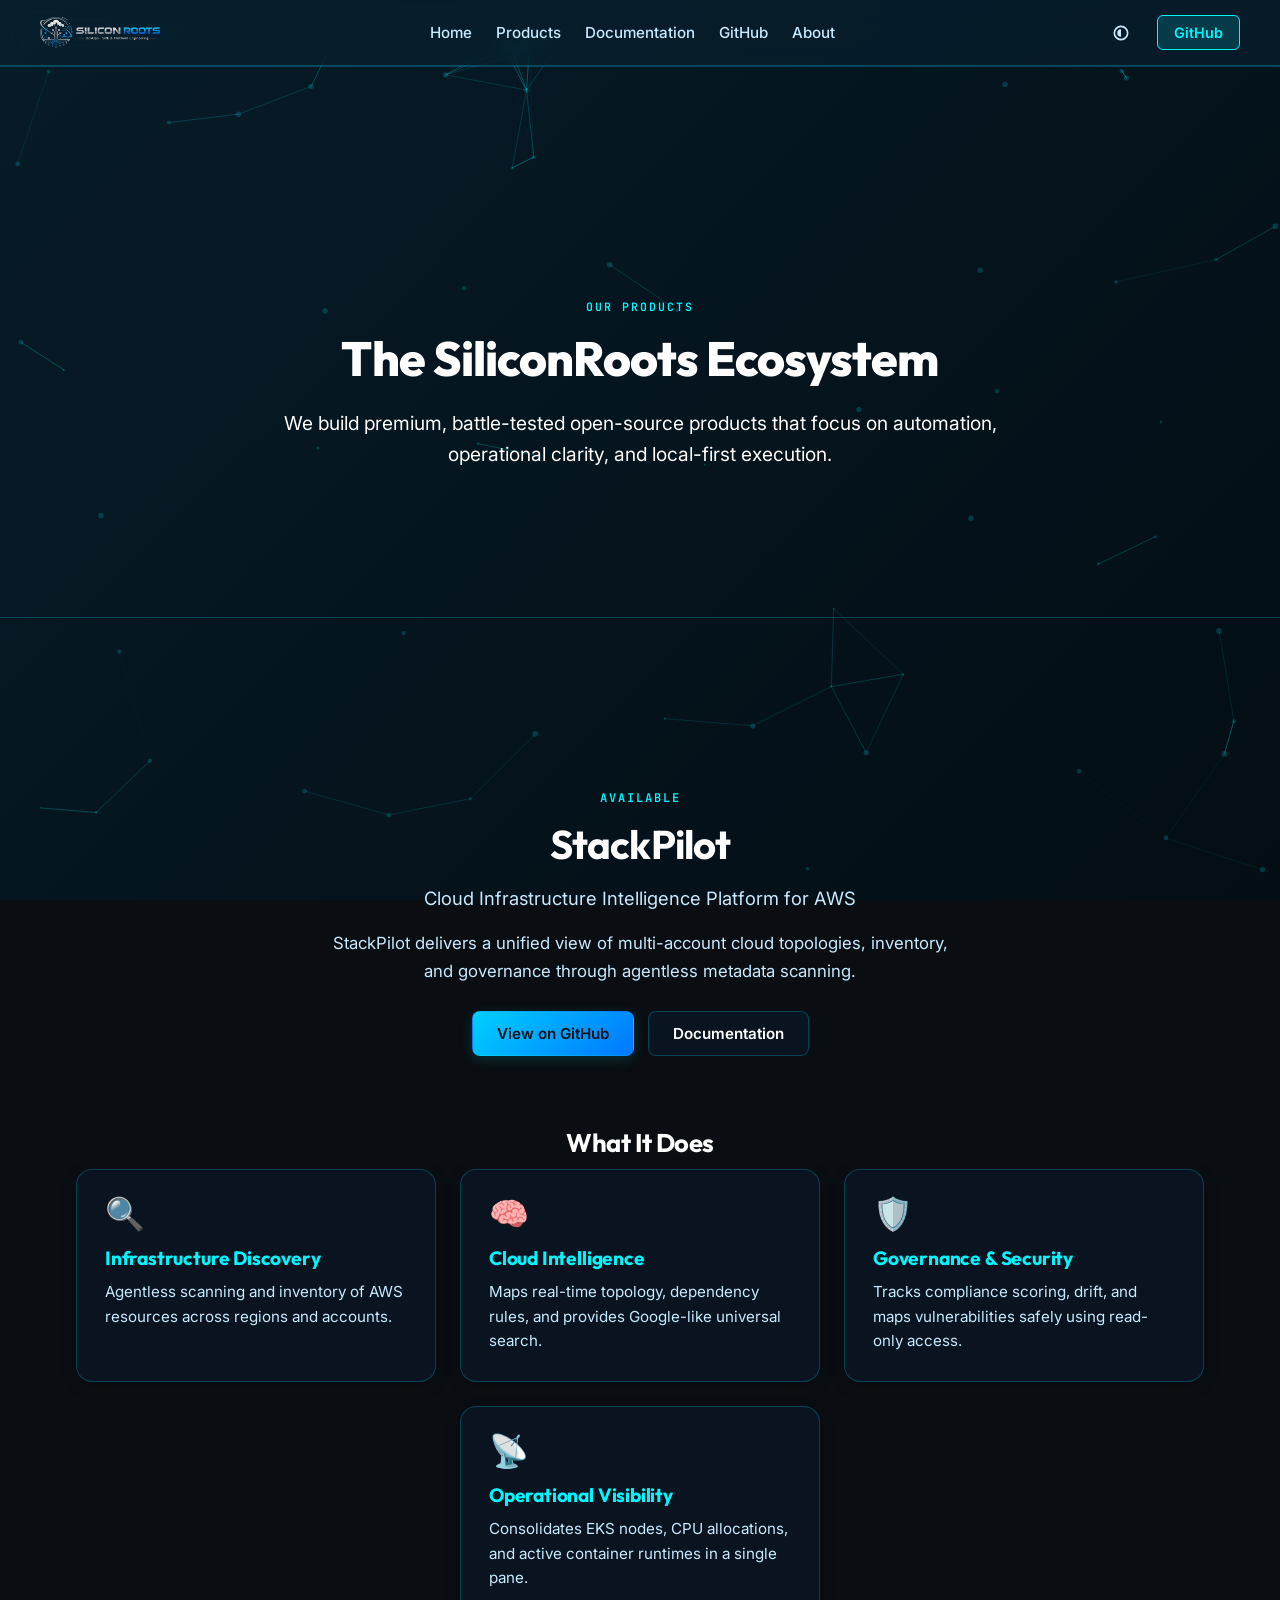
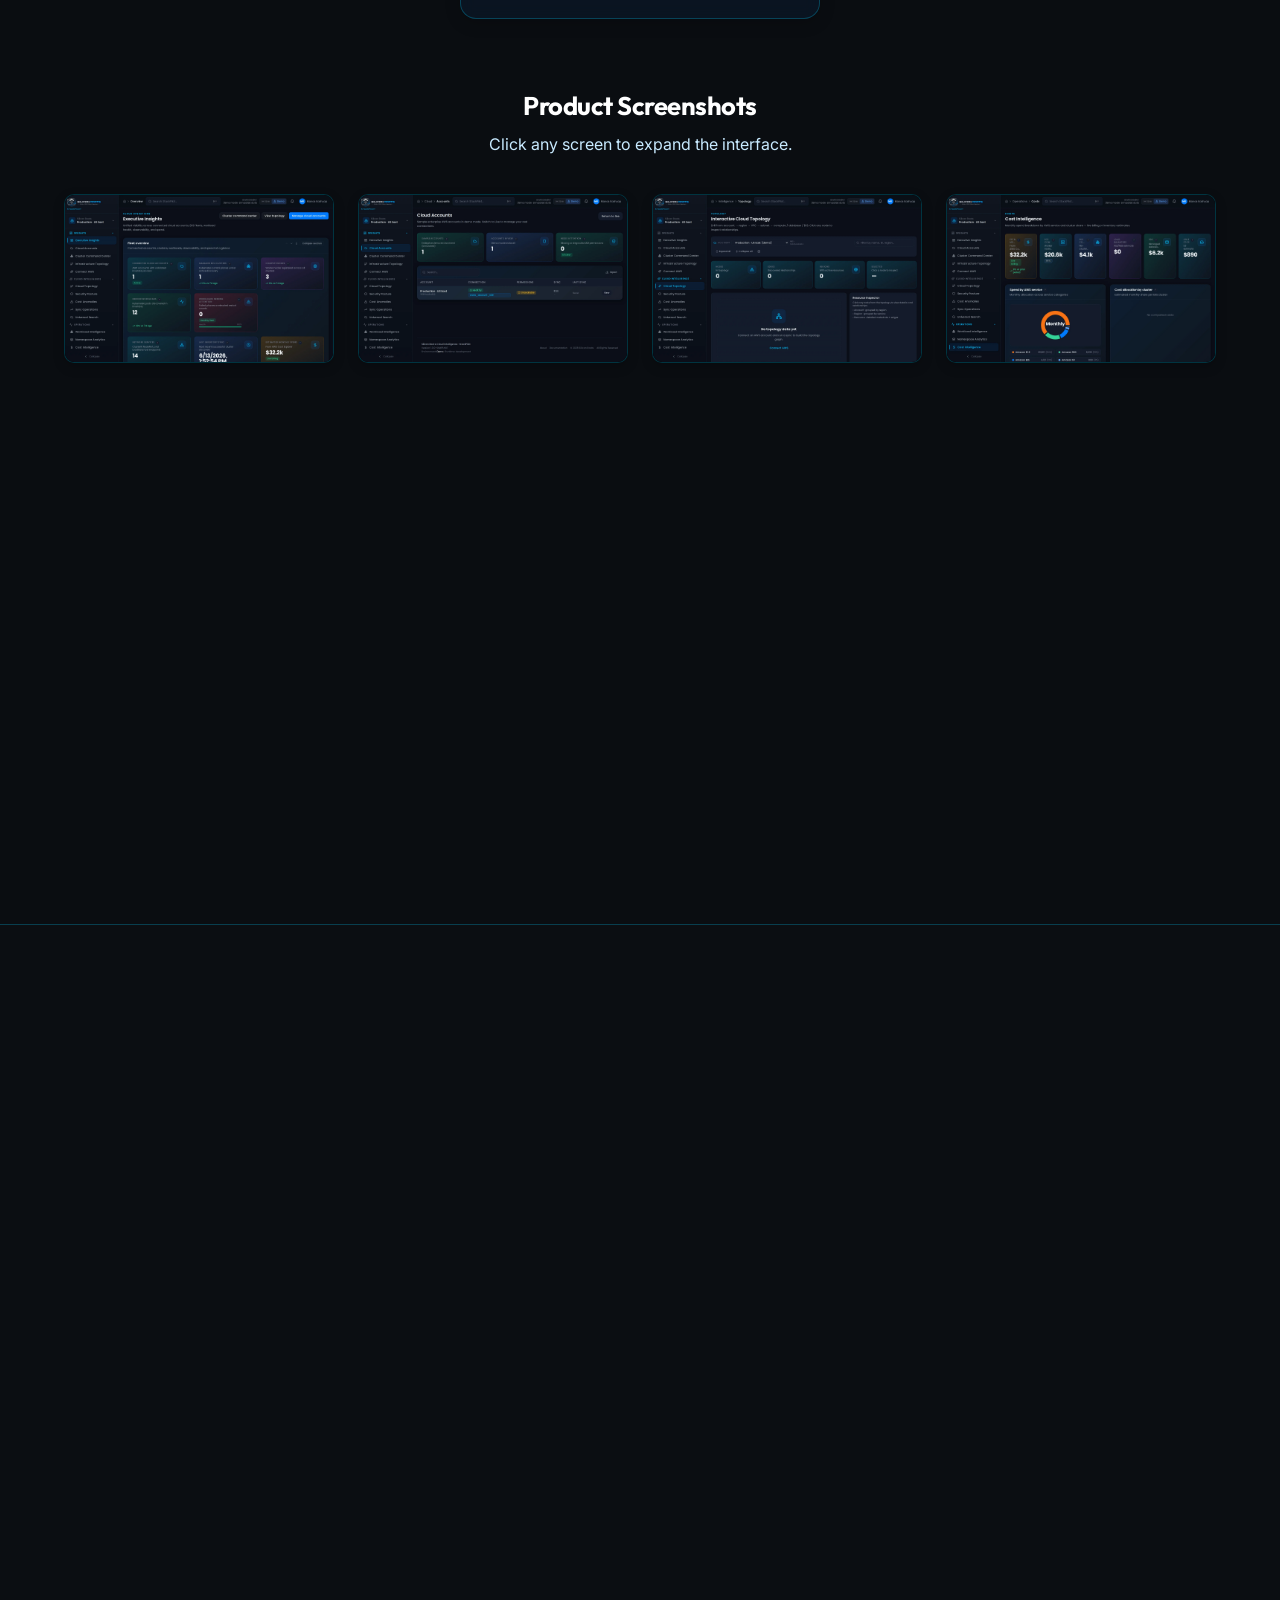
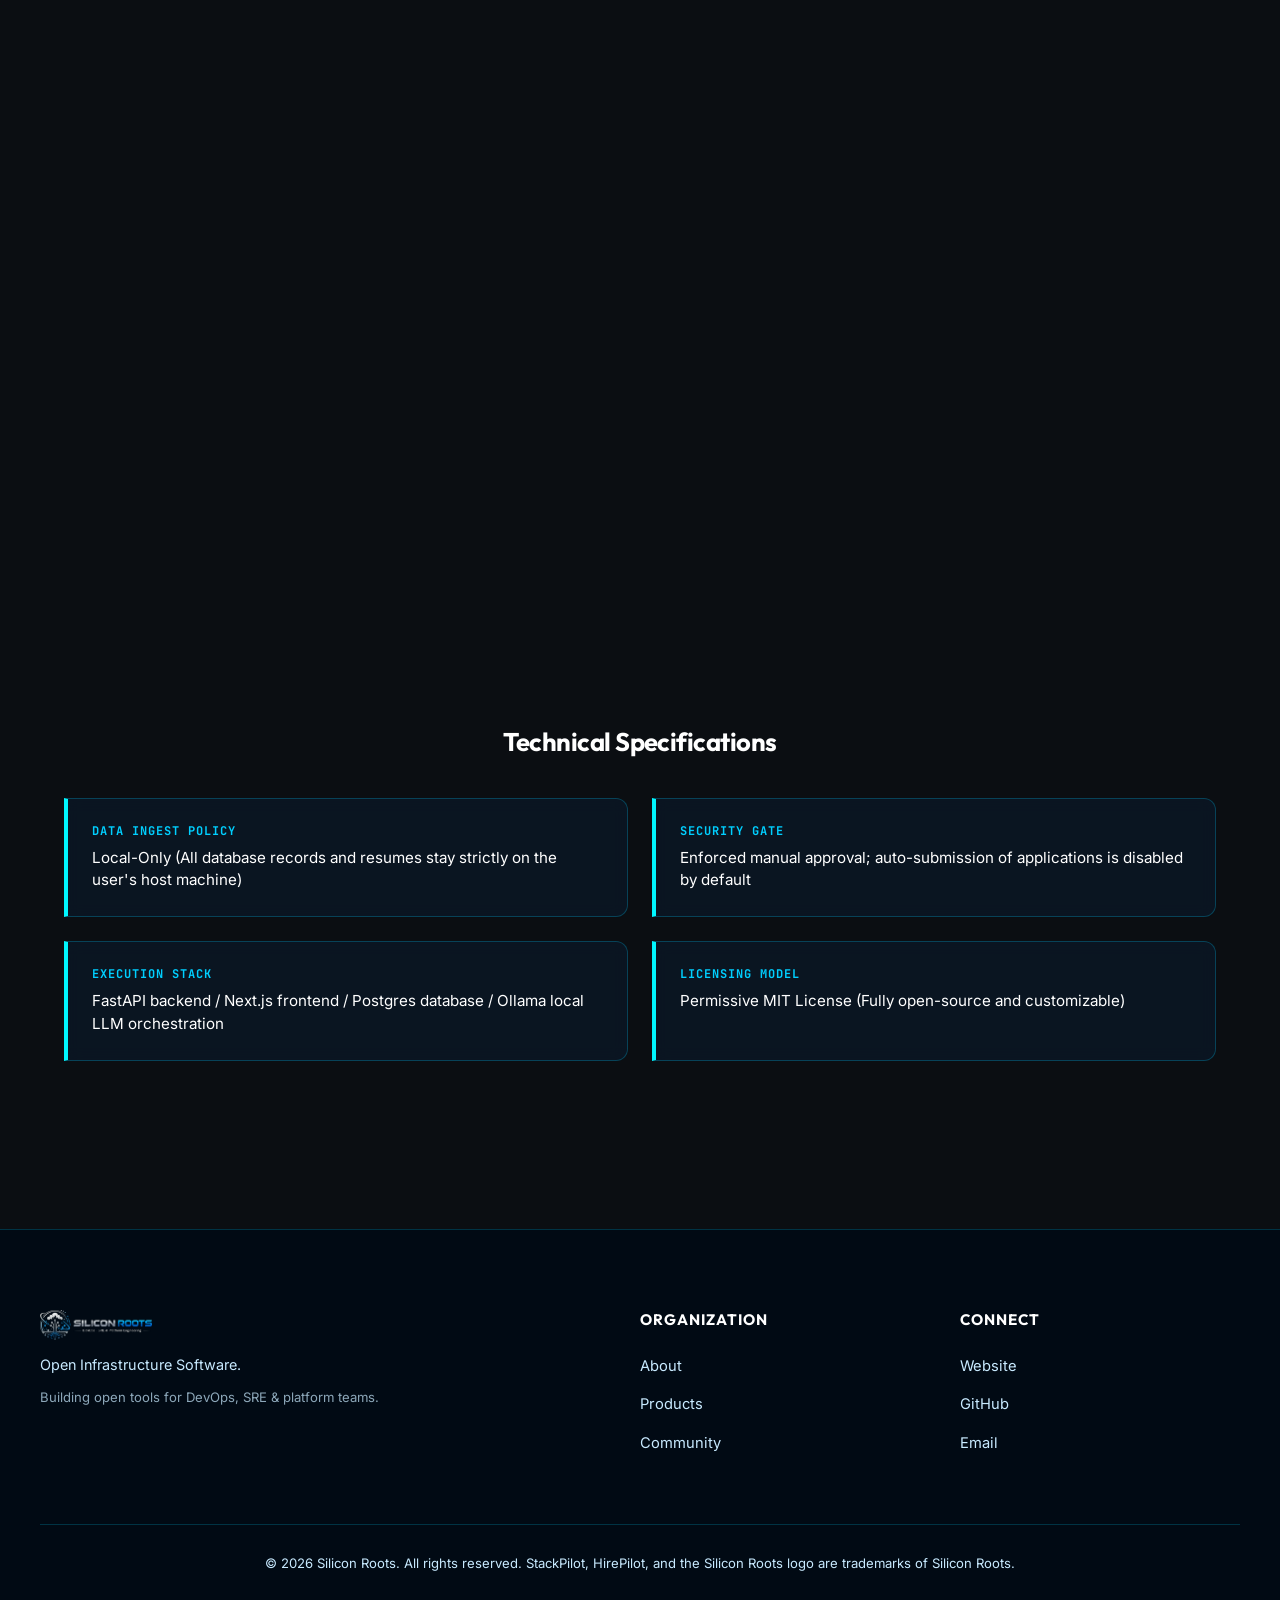
==== commit 39befa59: "docs/design: Remove coming-soon placeholder products and update grid layout" ====
--- a/products.html
+++ b/products.html
@@ -6,8 +6,8 @@
   
   <!-- Primary SEO Metadata -->
   <title>Ecosystem Products — Silicon Roots</title>
-  <meta name="description" content="Explore Silicon Roots' open-source products including StackPilot and HirePilot, alongside our roadmap of upcoming developer tools." />
-  <meta name="keywords" content="Silicon Roots, Open Infrastructure Software, StackPilot, HirePilot, CostPilot, InfraPilot, DevOps, SRE, Platform Engineering" />
+  <meta name="description" content="Explore Silicon Roots' open-source products including StackPilot and HirePilot." />
+  <meta name="keywords" content="Silicon Roots, Open Infrastructure Software, StackPilot, HirePilot, DevOps, SRE, Platform Engineering" />
   <meta name="author" content="Silicon Roots" />
   <link rel="canonical" href="https://siliconroots.github.io/products.html" />
   <meta name="robots" content="index, follow" />
@@ -275,134 +275,7 @@
     </div>
   </section>
 
-  <!-- Coming Soon Showcase -->
-  <section class="projects-section" id="upcoming" style="padding: 80px 0; border-top: 1px solid var(--card-border);">
-    <div class="section-container">
-      <div class="section-header reveal">
-        <span class="cta-tag">ROADMAP</span>
-        <h2 class="section-title">Ecosystem Roadmap</h2>
-        <p class="section-subtitle">A preview of the open-source tools we are building next.</p>
-      </div>
-
-      <div class="projects-landscape-grid">
-        <!-- CostPilot Card -->
-        <div class="project-landscape-card coming-soon reveal" data-delay="100" style="opacity: 0.85;">
-          <div class="project-landscape-header">
-            <div class="project-landscape-title-group">
-              <span class="project-status pending" style="background: rgba(234, 179, 8, 0.1); color: #eab308; font-family: var(--font-mono); font-size: 0.7rem; padding: 2px 8px; border-radius: 4px; font-weight: 600;">Coming Soon</span>
-              <h3>CostPilot</h3>
-            </div>
-            <span class="project-landscape-category">Cloud Cost Orchestrator</span>
-          </div>
-          <p class="project-landscape-desc">
-            Automated cloud cost reduction, instance resizing suggestions, and budget notifications mapped across multiple cloud accounts.
-          </p>
-          <div class="project-landscape-meta">
-            <span class="meta-tag">⚖️ MIT</span>
-            <span class="meta-tag">TypeScript / Python</span>
-            <span class="meta-tag">Open Source</span>
-          </div>
-          <div class="project-landscape-actions">
-            <button class="btn btn-outline btn-sm" disabled style="cursor: not-allowed; opacity: 0.5;">GitHub</button>
-            <button class="btn btn-outline btn-sm" disabled style="cursor: not-allowed; opacity: 0.5;">Documentation</button>
-          </div>
-        </div>
-
-        <!-- InfraPilot Card -->
-        <div class="project-landscape-card coming-soon reveal" data-delay="200" style="opacity: 0.85;">
-          <div class="project-landscape-header">
-            <div class="project-landscape-title-group">
-              <span class="project-status pending" style="background: rgba(234, 179, 8, 0.1); color: #eab308; font-family: var(--font-mono); font-size: 0.7rem; padding: 2px 8px; border-radius: 4px; font-weight: 600;">Coming Soon</span>
-              <h3>InfraPilot</h3>
-            </div>
-            <span class="project-landscape-category">IaC Code Generator</span>
-          </div>
-          <p class="project-landscape-desc">
-            Translate architectural drawings and natural language requests into production-ready Terraform, Pulumi, or OpenTofu modules.
-          </p>
-          <div class="project-landscape-meta">
-            <span class="meta-tag">⚖️ MIT</span>
-            <span class="meta-tag">Go / Python</span>
-            <span class="meta-tag">Open Source</span>
-          </div>
-          <div class="project-landscape-actions">
-            <button class="btn btn-outline btn-sm" disabled style="cursor: not-allowed; opacity: 0.5;">GitHub</button>
-            <button class="btn btn-outline btn-sm" disabled style="cursor: not-allowed; opacity: 0.5;">Documentation</button>
-          </div>
-        </div>
-
-        <!-- DocPilot Card -->
-        <div class="project-landscape-card coming-soon reveal" data-delay="300" style="opacity: 0.85;">
-          <div class="project-landscape-header">
-            <div class="project-landscape-title-group">
-              <span class="project-status pending" style="background: rgba(234, 179, 8, 0.1); color: #eab308; font-family: var(--font-mono); font-size: 0.7rem; padding: 2px 8px; border-radius: 4px; font-weight: 600;">Coming Soon</span>
-              <h3>DocPilot</h3>
-            </div>
-            <span class="project-landscape-category">Developer Documentation Assistant</span>
-          </div>
-          <p class="project-landscape-desc">
-            Context-aware AI documentation builder that scans repositories and auto-generates comprehensive design guides, runbooks, and diagrams.
-          </p>
-          <div class="project-landscape-meta">
-            <span class="meta-tag">⚖️ MIT</span>
-            <span class="meta-tag">TypeScript / Rust</span>
-            <span class="meta-tag">Open Source</span>
-          </div>
-          <div class="project-landscape-actions">
-            <button class="btn btn-outline btn-sm" disabled style="cursor: not-allowed; opacity: 0.5;">GitHub</button>
-            <button class="btn btn-outline btn-sm" disabled style="cursor: not-allowed; opacity: 0.5;">Documentation</button>
-          </div>
-        </div>
-
-        <!-- DeployPilot Card -->
-        <div class="project-landscape-card coming-soon reveal" data-delay="400" style="opacity: 0.85;">
-          <div class="project-landscape-header">
-            <div class="project-landscape-title-group">
-              <span class="project-status pending" style="background: rgba(234, 179, 8, 0.1); color: #eab308; font-family: var(--font-mono); font-size: 0.7rem; padding: 2px 8px; border-radius: 4px; font-weight: 600;">Coming Soon</span>
-              <h3>DeployPilot</h3>
-            </div>
-            <span class="project-landscape-category">Continuous Deployment Engine</span>
-          </div>
-          <p class="project-landscape-desc">
-            A GitOps-based pipeline orchestrator featuring automated progressive delivery, canary traffic shifting, and health validation.
-          </p>
-          <div class="project-landscape-meta">
-            <span class="meta-tag">⚖️ MIT</span>
-            <span class="meta-tag">Go / Kubernetes</span>
-            <span class="meta-tag">Open Source</span>
-          </div>
-          <div class="project-landscape-actions">
-            <button class="btn btn-outline btn-sm" disabled style="cursor: not-allowed; opacity: 0.5;">GitHub</button>
-            <button class="btn btn-outline btn-sm" disabled style="cursor: not-allowed; opacity: 0.5;">Documentation</button>
-          </div>
-        </div>
-
-        <!-- FlowPilot Card -->
-        <div class="project-landscape-card coming-soon reveal" data-delay="500" style="opacity: 0.85;">
-          <div class="project-landscape-header">
-            <div class="project-landscape-title-group">
-              <span class="project-status pending" style="background: rgba(234, 179, 8, 0.1); color: #eab308; font-family: var(--font-mono); font-size: 0.7rem; padding: 2px 8px; border-radius: 4px; font-weight: 600;">Coming Soon</span>
-              <h3>FlowPilot</h3>
-            </div>
-            <span class="project-landscape-category">Event-Driven Workflow Automator</span>
-          </div>
-          <p class="project-landscape-desc">
-            Visual workflow and pipeline designer mapping events across standard developer tools, message queues, and API webhooks.
-          </p>
-          <div class="project-landscape-meta">
-            <span class="meta-tag">⚖️ MIT</span>
-            <span class="meta-tag">TypeScript / Node.js</span>
-            <span class="meta-tag">Open Source</span>
-          </div>
-          <div class="project-landscape-actions">
-            <button class="btn btn-outline btn-sm" disabled style="cursor: not-allowed; opacity: 0.5;">GitHub</button>
-            <button class="btn btn-outline btn-sm" disabled style="cursor: not-allowed; opacity: 0.5;">Documentation</button>
-          </div>
-        </div>
-      </div>
-    </div>
-  </section>
-
+  
   <!-- Lightbox Modal for Gallery -->
   <div class="lightbox" id="gallery-lightbox" role="dialog" aria-modal="true" aria-label="Image Lightbox Viewer">
     <button class="lightbox-close" id="lightbox-close" aria-label="Close Lightbox">&times;</button>
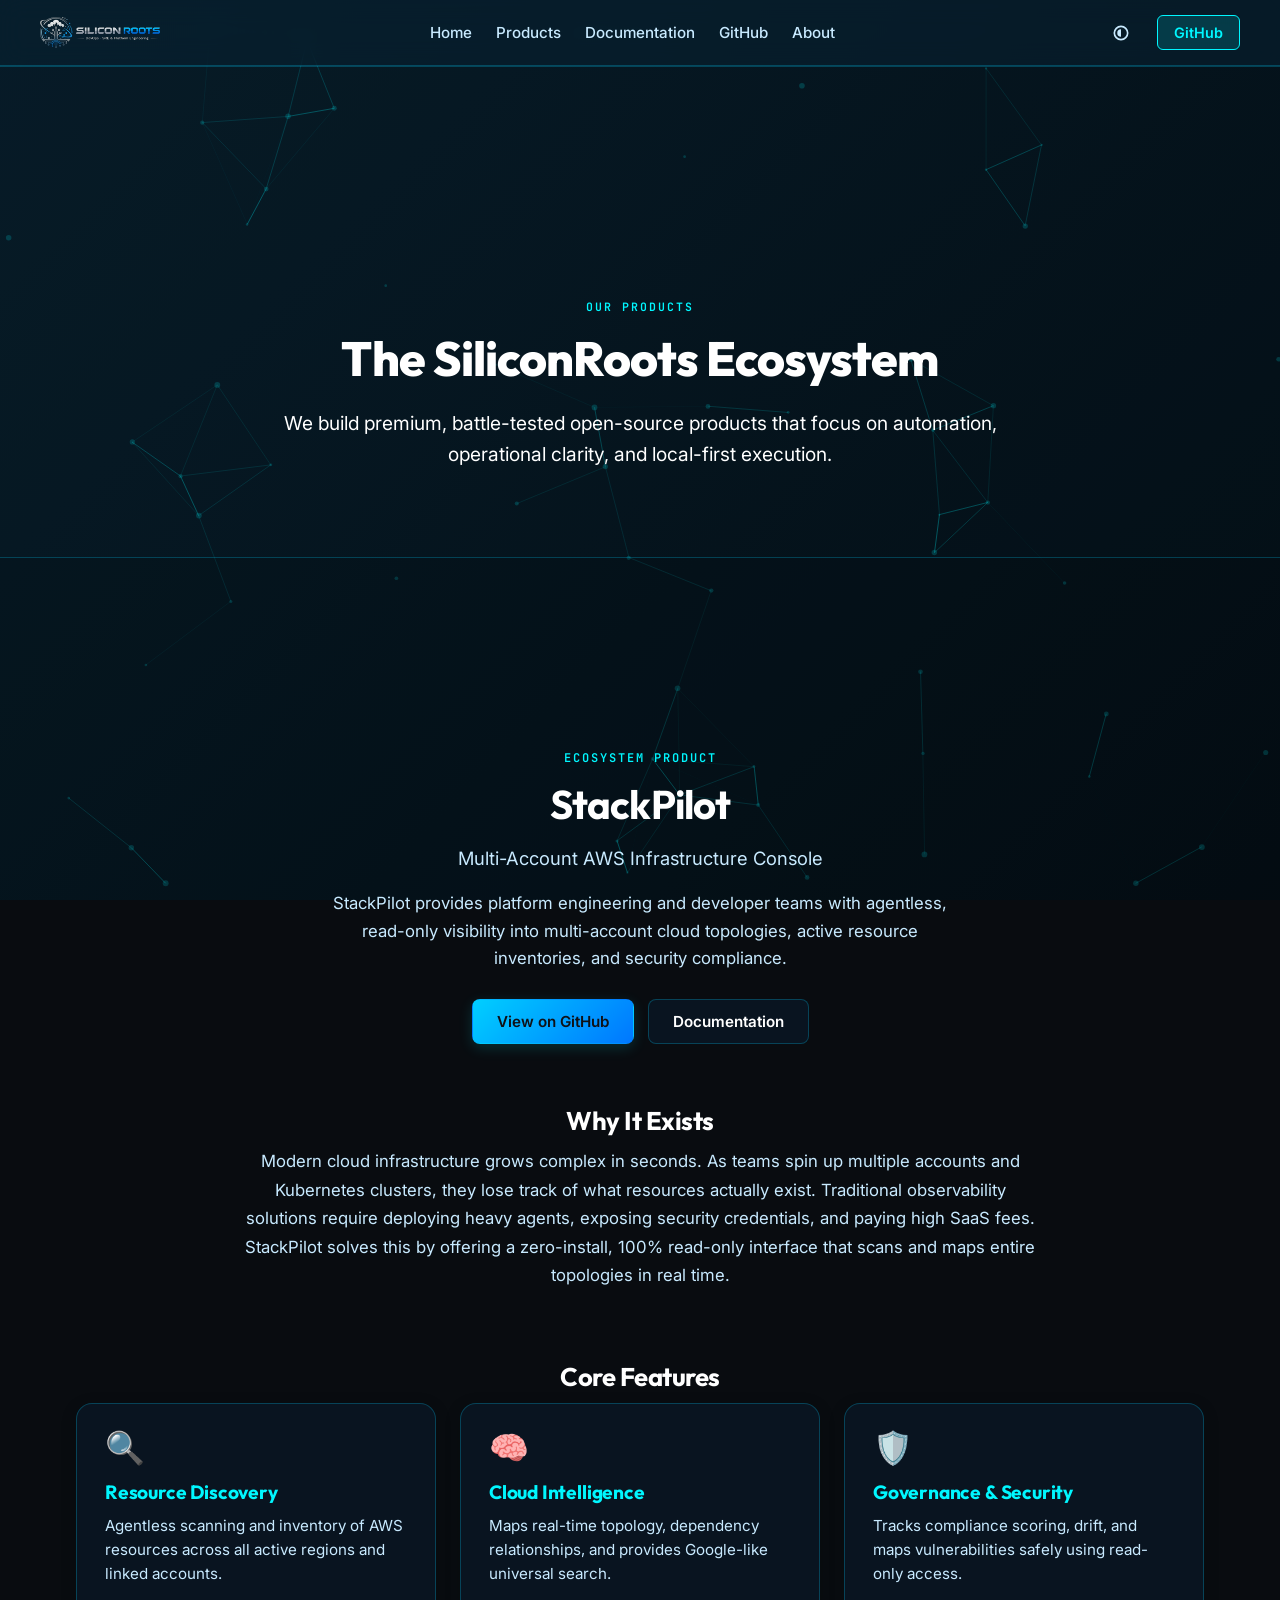
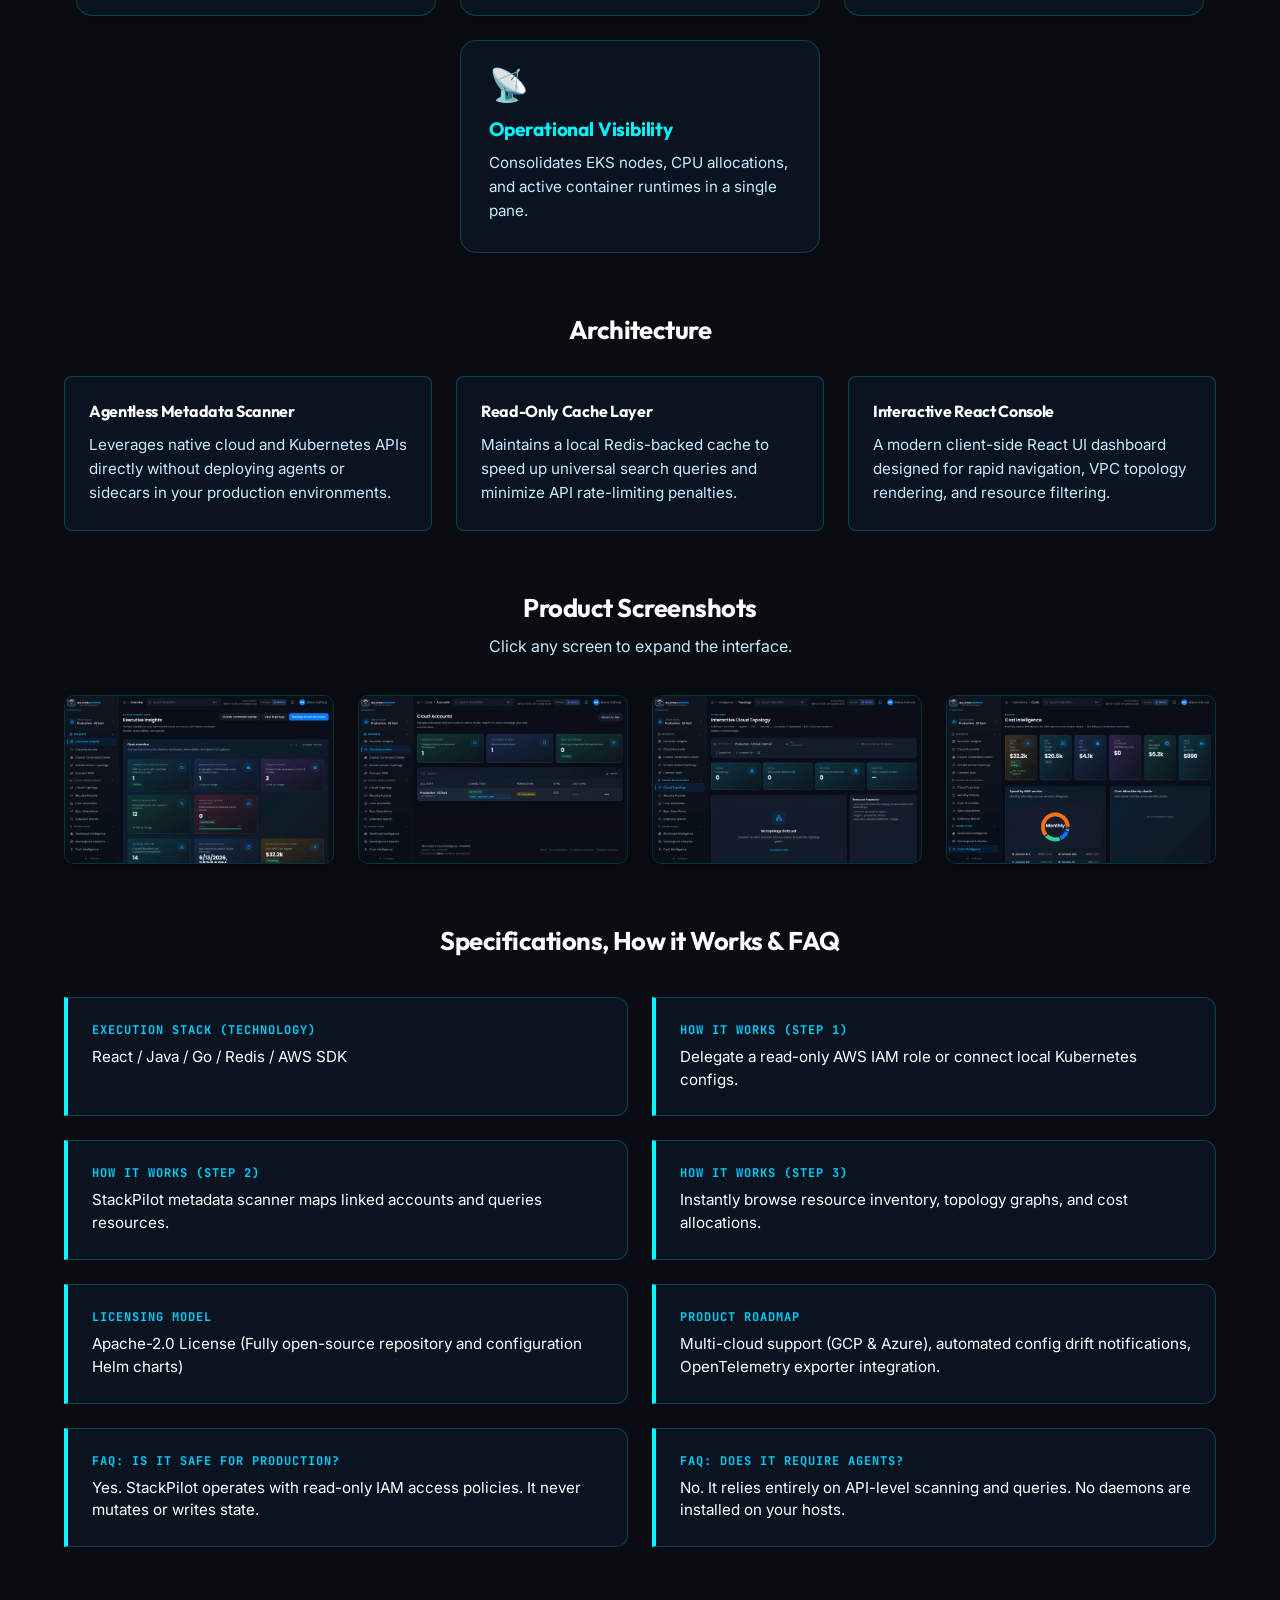
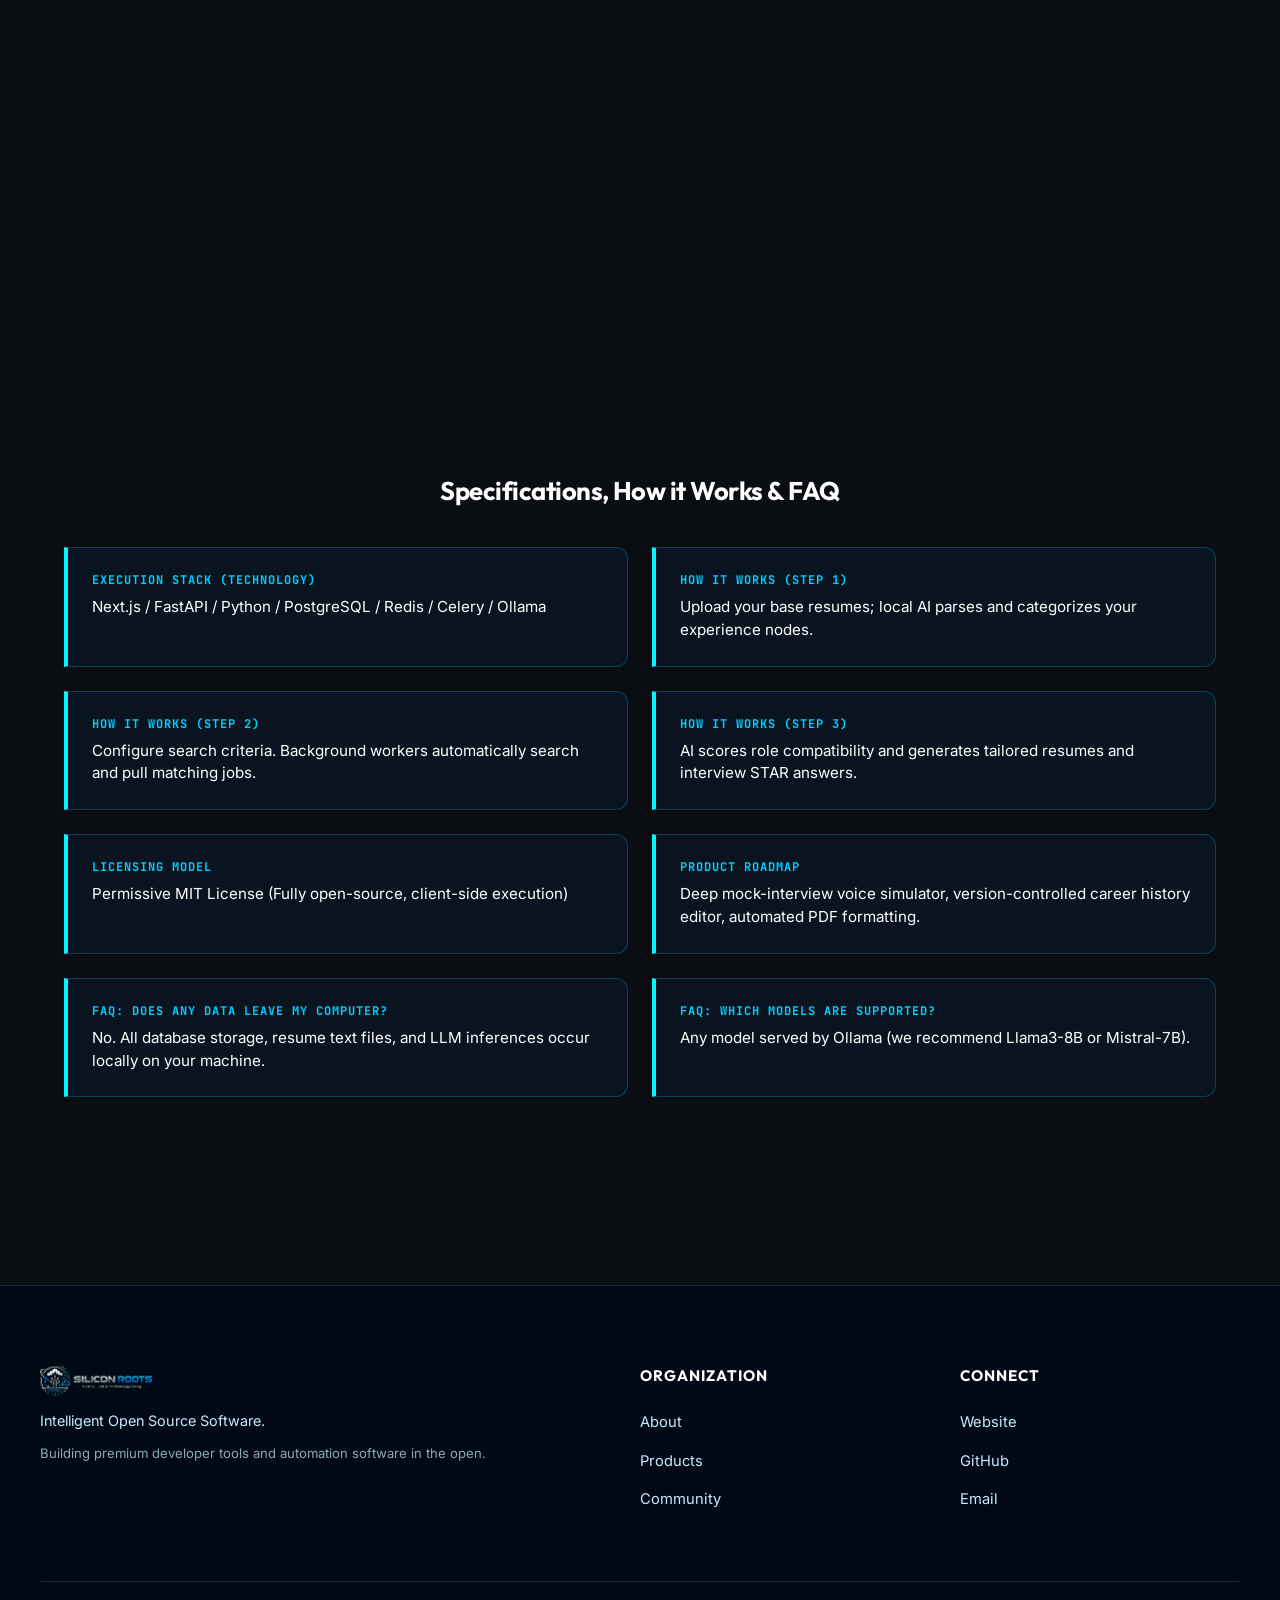
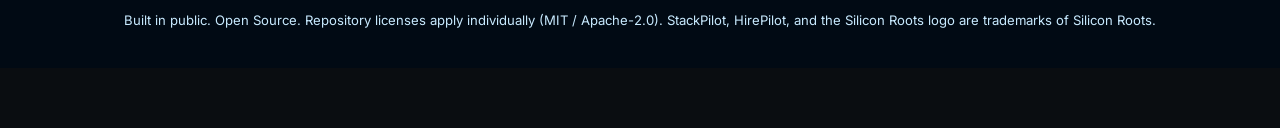
==== commit 41d3b1ea: "design/polish: Implement Why We Exist section, card screenshot previews, and premium products flow" ====
--- a/products.html
+++ b/products.html
@@ -5,9 +5,9 @@
   <meta name="viewport" content="width=device-width, initial-scale=1.0"/>
   
   <!-- Primary SEO Metadata -->
-  <title>Ecosystem Products — Silicon Roots</title>
-  <meta name="description" content="Explore Silicon Roots' open-source products including StackPilot and HirePilot." />
-  <meta name="keywords" content="Silicon Roots, Open Infrastructure Software, StackPilot, HirePilot, DevOps, SRE, Platform Engineering" />
+  <title>Ecosystem Products — SiliconRoots</title>
+  <meta name="description" content="Explore SiliconRoots' premium open-source developer experience and automation tools." />
+  <meta name="keywords" content="Silicon Roots, Open Source, StackPilot, HirePilot, Developer Experience, DevTools, Automation, EKS" />
   <meta name="author" content="Silicon Roots" />
   <link rel="canonical" href="https://siliconroots.github.io/products.html" />
   <meta name="robots" content="index, follow" />
@@ -15,15 +15,15 @@
   <!-- Open Graph / Facebook -->
   <meta property="og:type" content="website" />
   <meta property="og:url" content="https://siliconroots.github.io/products.html" />
-  <meta property="og:title" content="Ecosystem Products — Silicon Roots" />
-  <meta property="og:description" content="Explore Silicon Roots' open-source products including StackPilot and HirePilot." />
+  <meta property="og:title" content="Ecosystem Products — SiliconRoots" />
+  <meta property="og:description" content="Explore SiliconRoots' premium open-source developer experience and automation tools." />
   <meta property="og:image" content="https://siliconroots.github.io/assets/brand/logo-dark.png" />
 
   <!-- Twitter -->
   <meta property="twitter:card" content="summary_large_image" />
   <meta property="twitter:url" content="https://siliconroots.github.io/products.html" />
-  <meta property="twitter:title" content="Ecosystem Products — Silicon Roots" />
-  <meta property="twitter:description" content="Explore Silicon Roots' open-source products including StackPilot and HirePilot." />
+  <meta property="twitter:title" content="Ecosystem Products — SiliconRoots" />
+  <meta property="twitter:description" content="Explore SiliconRoots' premium open-source developer experience and automation tools." />
   <meta property="twitter:image" content="https://siliconroots.github.io/assets/brand/logo-dark.png" />
 
   <!-- Favicons & Touch Icons -->
@@ -89,17 +89,17 @@
         </p>
       </div>
     </div>
-  </header>
-
-  <!-- StackPilot Details -->
-  <section class="flagship-section" id="stackpilot" style="border-top: 1px solid var(--card-border); padding: 80px 0;">
+  </hea  <!-- StackPilot Details -->
+  <section class="flagship-section" id="stackpilot" style="border-top: 1px solid var(--card-border); padding: 100px 0;">
     <div class="section-container">
+      
+      <!-- 1. Overview -->
       <div class="section-header reveal">
-        <span class="flagship-eyebrow">AVAILABLE</span>
+        <span class="flagship-eyebrow">ECOSYSTEM PRODUCT</span>
         <h2 class="section-title">StackPilot</h2>
-        <p class="section-subtitle">Cloud Infrastructure Intelligence Platform for AWS</p>
+        <p class="section-subtitle">Multi-Account AWS Infrastructure Console</p>
         <p class="section-description-lead">
-          StackPilot delivers a unified view of multi-account cloud topologies, inventory, and governance through agentless metadata scanning.
+          StackPilot provides platform engineering and developer teams with agentless, read-only visibility into multi-account cloud topologies, active resource inventories, and security compliance.
         </p>
         <div class="flagship-cta-row">
           <a href="https://github.com/siliconroots/stackpilot" class="btn btn-primary" target="_blank" rel="noopener">View on GitHub</a>
@@ -107,19 +107,27 @@
         </div>
       </div>
 
-      <!-- Core Capabilities -->
+      <!-- 2. Why It Exists -->
+      <div class="capabilities-block reveal" style="margin-top: 60px;">
+        <h3 class="gallery-block-title">Why It Exists</h3>
+        <p style="text-align: center; max-width: 800px; margin: 0 auto 40px; color: var(--text-muted); line-height: 1.7; font-size: 1.05rem;">
+          Modern cloud infrastructure grows complex in seconds. As teams spin up multiple accounts and Kubernetes clusters, they lose track of what resources actually exist. Traditional observability solutions require deploying heavy agents, exposing security credentials, and paying high SaaS fees. StackPilot solves this by offering a zero-install, 100% read-only interface that scans and maps entire topologies in real time.
+        </p>
+      </div>
+
+      <!-- 3. Core Features -->
       <div class="capabilities-block reveal" data-delay="100">
-        <h3 class="gallery-block-title">What It Does</h3>
+        <h3 class="gallery-block-title">Core Features</h3>
         <div class="grid-container capabilities-grid">
           <div class="feature trust-card">
             <div class="icon">🔍</div>
-            <h3>Infrastructure Discovery</h3>
-            <p>Agentless scanning and inventory of AWS resources across regions and accounts.</p>
+            <h3>Resource Discovery</h3>
+            <p>Agentless scanning and inventory of AWS resources across all active regions and linked accounts.</p>
           </div>
           <div class="feature trust-card">
             <div class="icon">🧠</div>
             <h3>Cloud Intelligence</h3>
-            <p>Maps real-time topology, dependency rules, and provides Google-like universal search.</p>
+            <p>Maps real-time topology, dependency relationships, and provides Google-like universal search.</p>
           </div>
           <div class="feature trust-card">
             <div class="icon">🛡️</div>
@@ -134,8 +142,27 @@
         </div>
       </div>
 
-      <!-- Screenshot Gallery -->
-      <div class="gallery-block reveal" data-delay="100">
+      <!-- 4. Architecture -->
+      <div class="capabilities-block reveal" style="margin-top: 60px;">
+        <h3 class="gallery-block-title">Architecture</h3>
+        <div style="display: grid; grid-template-columns: repeat(auto-fit, minmax(280px, 1fr)); gap: 24px; margin-top: 30px;">
+          <div class="trust-card" style="padding: 24px; border: 1px solid var(--card-border); background: var(--card-bg); border-radius: 8px;">
+            <h4 style="color: var(--text-main); margin-bottom: 12px; font-family: 'Outfit', sans-serif;">Agentless Metadata Scanner</h4>
+            <p style="color: var(--text-muted); font-size: 0.95rem; line-height: 1.6;">Leverages native cloud and Kubernetes APIs directly without deploying agents or sidecars in your production environments.</p>
+          </div>
+          <div class="trust-card" style="padding: 24px; border: 1px solid var(--card-border); background: var(--card-bg); border-radius: 8px;">
+            <h4 style="color: var(--text-main); margin-bottom: 12px; font-family: 'Outfit', sans-serif;">Read-Only Cache Layer</h4>
+            <p style="color: var(--text-muted); font-size: 0.95rem; line-height: 1.6;">Maintains a local Redis-backed cache to speed up universal search queries and minimize API rate-limiting penalties.</p>
+          </div>
+          <div class="trust-card" style="padding: 24px; border: 1px solid var(--card-border); background: var(--card-bg); border-radius: 8px;">
+            <h4 style="color: var(--text-main); margin-bottom: 12px; font-family: 'Outfit', sans-serif;">Interactive React Console</h4>
+            <p style="color: var(--text-muted); font-size: 0.95rem; line-height: 1.6;">A modern client-side React UI dashboard designed for rapid navigation, VPC topology rendering, and resource filtering.</p>
+          </div>
+        </div>
+      </div>
+
+      <!-- 5. Screenshots -->
+      <div class="gallery-block reveal" data-delay="100" style="margin-top: 60px;">
         <h3 class="gallery-block-title">Product Screenshots</h3>
         <p class="gallery-block-sub">Click any screen to expand the interface.</p>
         <div class="gallery-grid">
@@ -158,25 +185,43 @@
         </div>
       </div>
 
-      <!-- Specs Matrix -->
-      <div class="specs-block reveal" data-delay="100">
-        <h3 class="gallery-block-title">Technical Specifications</h3>
+      <!-- 6. Technology -->
+      <!-- 7. How It Works -->
+      <!-- 8. Documentation / 9. GitHub / 10. License / 11. Roadmap / 12. FAQ -->
+      <div class="specs-block reveal" data-delay="100" style="margin-top: 60px;">
+        <h3 class="gallery-block-title">Specifications, How it Works &amp; FAQ</h3>
         <div class="specs-grid">
           <div class="spec-item">
-            <span class="spec-label">Data Ingest Policy</span>
-            <span class="spec-val">Zero-Ingest (Only reads resource names, ARNs, and counts; no user data)</span>
-          </div>
-          <div class="spec-item">
-            <span class="spec-label">Permissions Scope</span>
-            <span class="spec-val">Least Privilege, Read-Only IAM delegation (SecurityAudit policy mapping)</span>
-          </div>
-          <div class="spec-item">
-            <span class="spec-label">Sync Mechanism</span>
-            <span class="spec-val">Agentless discovery via AWS and Kubernetes native APIs</span>
+            <span class="spec-label">Execution Stack (Technology)</span>
+            <span class="spec-val">React / Java / Go / Redis / AWS SDK</span>
+          </div>
+          <div class="spec-item">
+            <span class="spec-label">How It Works (Step 1)</span>
+            <span class="spec-val">Delegate a read-only AWS IAM role or connect local Kubernetes configs.</span>
+          </div>
+          <div class="spec-item">
+            <span class="spec-label">How It Works (Step 2)</span>
+            <span class="spec-val">StackPilot metadata scanner maps linked accounts and queries resources.</span>
+          </div>
+          <div class="spec-item">
+            <span class="spec-label">How It Works (Step 3)</span>
+            <span class="spec-val">Instantly browse resource inventory, topology graphs, and cost allocations.</span>
           </div>
           <div class="spec-item">
             <span class="spec-label">Licensing Model</span>
-            <span class="spec-val">Apache-2.0 License (Fully open-source code and Helm charts)</span>
+            <span class="spec-val">Apache-2.0 License (Fully open-source repository and configuration Helm charts)</span>
+          </div>
+          <div class="spec-item">
+            <span class="spec-label">Product Roadmap</span>
+            <span class="spec-val">Multi-cloud support (GCP &amp; Azure), automated config drift notifications, OpenTelemetry exporter integration.</span>
+          </div>
+          <div class="spec-item">
+            <span class="spec-label">FAQ: Is it safe for production?</span>
+            <span class="spec-val">Yes. StackPilot operates with read-only IAM access policies. It never mutates or writes state.</span>
+          </div>
+          <div class="spec-item">
+            <span class="spec-label">FAQ: Does it require agents?</span>
+            <span class="spec-val">No. It relies entirely on API-level scanning and queries. No daemons are installed on your hosts.</span>
           </div>
         </div>
       </div>
@@ -184,14 +229,16 @@
   </section>
 
   <!-- HirePilot Details -->
-  <section class="flagship-section" id="hirepilot" style="border-top: 1px solid var(--card-border); background: rgba(0, 0, 0, 0.05); padding: 80px 0;">
+  <section class="flagship-section" id="hirepilot" style="border-top: 1px solid var(--card-border); background: rgba(0, 0, 0, 0.02); padding: 100px 0;">
     <div class="section-container">
+      
+      <!-- 1. Overview -->
       <div class="section-header reveal">
-        <span class="flagship-eyebrow">AVAILABLE</span>
+        <span class="flagship-eyebrow">ECOSYSTEM PRODUCT</span>
         <h2 class="section-title">HirePilot</h2>
-        <p class="section-subtitle">Your Personal AI Career Operating System</p>
+        <p class="section-subtitle">Local-First AI Career Operating System</p>
         <p class="section-description-lead">
-          HirePilot is a local-first, privacy-respecting career OS that automates job matching, resume tailoring, and interview prep on your own machine.
+          HirePilot is a local-first, privacy-focused career OS that automates job tracking, resume tailoring, and interview prep on your own hardware.
         </p>
         <div class="flagship-cta-row">
           <a href="https://github.com/siliconroots/hirepilot" class="btn btn-primary" target="_blank" rel="noopener">View on GitHub</a>
@@ -199,9 +246,17 @@
         </div>
       </div>
 
-      <!-- Core Capabilities -->
+      <!-- 2. Why It Exists -->
+      <div class="capabilities-block reveal" style="margin-top: 60px;">
+        <h3 class="gallery-block-title">Why It Exists</h3>
+        <p style="text-align: center; max-width: 800px; margin: 0 auto 40px; color: var(--text-muted); line-height: 1.7; font-size: 1.05rem;">
+          Navigating job boards is tedious, repetitive, and compromises candidate privacy. Modern application tracking systems (ATS) often auto-reject resumes using opaque filters. HirePilot is built to shift the balance back to candidates. By running completely local AI models, you can safely parse resumes, score roles, and prepare mock interviews without transmitting your personal background, search history, or projects to third-party services.
+        </p>
+      </div>
+
+      <!-- 3. Core Features -->
       <div class="capabilities-block reveal" data-delay="100">
-        <h3 class="gallery-block-title">What It Does</h3>
+        <h3 class="gallery-block-title">Core Features</h3>
         <div class="grid-container capabilities-grid">
           <div class="feature trust-card">
             <div class="icon">📄</div>
@@ -210,8 +265,8 @@
           </div>
           <div class="feature trust-card">
             <div class="icon">🕸️</div>
-            <h3>Career Knowledge Graph</h3>
-            <p>Constructs and relates skills and projects in a local PostgreSQL instance.</p>
+            <h3>Knowledge Graph</h3>
+            <p>Constructs and relates skills and projects in a local PostgreSQL database instance.</p>
           </div>
           <div class="feature trust-card">
             <div class="icon">🔍</div>
@@ -226,8 +281,27 @@
         </div>
       </div>
 
-      <!-- Screenshot Gallery -->
-      <div class="gallery-block reveal" data-delay="100">
+      <!-- 4. Architecture -->
+      <div class="capabilities-block reveal" style="margin-top: 60px;">
+        <h3 class="gallery-block-title">Architecture</h3>
+        <div style="display: grid; grid-template-columns: repeat(auto-fit, minmax(280px, 1fr)); gap: 24px; margin-top: 30px;">
+          <div class="trust-card" style="padding: 24px; border: 1px solid var(--card-border); background: var(--card-bg); border-radius: 8px;">
+            <h4 style="color: var(--text-main); margin-bottom: 12px; font-family: 'Outfit', sans-serif;">Local AI Parser (Ollama)</h4>
+            <p style="color: var(--text-muted); font-size: 0.95rem; line-height: 1.6;">Orchestrates local large language models (such as Llama3 or Mistral) hosted on your machine using Ollama for secure entity extraction.</p>
+          </div>
+          <div class="trust-card" style="padding: 24px; border: 1px solid var(--card-border); background: var(--card-bg); border-radius: 8px;">
+            <h4 style="color: var(--text-main); margin-bottom: 12px; font-family: 'Outfit', sans-serif;">Background Scraping Workers</h4>
+            <p style="color: var(--text-muted); font-size: 0.95rem; line-height: 1.6;">Spins up parallel Celery and Redis workers to search, extract, and clean job postings across configured developer networks.</p>
+          </div>
+          <div class="trust-card" style="padding: 24px; border: 1px solid var(--card-border); background: var(--card-bg); border-radius: 8px;">
+            <h4 style="color: var(--text-main); margin-bottom: 12px; font-family: 'Outfit', sans-serif;">Relational DB Graph</h4>
+            <p style="color: var(--text-muted); font-size: 0.95rem; line-height: 1.6;">Leverages a local PostgreSQL container instance to securely persist profile skill trees and cross-link them with discovered opportunities.</p>
+          </div>
+        </div>
+      </div>
+
+      <!-- 5. Screenshots -->
+      <div class="gallery-block reveal" data-delay="100" style="margin-top: 60px;">
         <h3 class="gallery-block-title">Product Screenshots</h3>
         <p class="gallery-block-sub">Click any screen to expand the interface.</p>
         <div class="gallery-grid">
@@ -250,32 +324,49 @@
         </div>
       </div>
 
-      <!-- Specs Matrix -->
-      <div class="specs-block reveal" data-delay="100">
-        <h3 class="gallery-block-title">Technical Specifications</h3>
+      <!-- 6. Technology -->
+      <!-- 7. How It Works -->
+      <!-- 8. Documentation / 9. GitHub / 10. License / 11. Roadmap / 12. FAQ -->
+      <div class="specs-block reveal" data-delay="100" style="margin-top: 60px;">
+        <h3 class="gallery-block-title">Specifications, How it Works &amp; FAQ</h3>
         <div class="specs-grid">
           <div class="spec-item">
-            <span class="spec-label">Data Ingest Policy</span>
-            <span class="spec-val">Local-Only (All database records and resumes stay strictly on the user's host machine)</span>
-          </div>
-          <div class="spec-item">
-            <span class="spec-label">Security Gate</span>
-            <span class="spec-val">Enforced manual approval; auto-submission of applications is disabled by default</span>
-          </div>
-          <div class="spec-item">
-            <span class="spec-label">Execution Stack</span>
-            <span class="spec-val">FastAPI backend / Next.js frontend / Postgres database / Ollama local LLM orchestration</span>
+            <span class="spec-label">Execution Stack (Technology)</span>
+            <span class="spec-val">Next.js / FastAPI / Python / PostgreSQL / Redis / Celery / Ollama</span>
+          </div>
+          <div class="spec-item">
+            <span class="spec-label">How It Works (Step 1)</span>
+            <span class="spec-val">Upload your base resumes; local AI parses and categorizes your experience nodes.</span>
+          </div>
+          <div class="spec-item">
+            <span class="spec-label">How It Works (Step 2)</span>
+            <span class="spec-val">Configure search criteria. Background workers automatically search and pull matching jobs.</span>
+          </div>
+          <div class="spec-item">
+            <span class="spec-label">How It Works (Step 3)</span>
+            <span class="spec-val">AI scores role compatibility and generates tailored resumes and interview STAR answers.</span>
           </div>
           <div class="spec-item">
             <span class="spec-label">Licensing Model</span>
-            <span class="spec-val">Permissive MIT License (Fully open-source and customizable)</span>
+            <span class="spec-val">Permissive MIT License (Fully open-source, client-side execution)</span>
+          </div>
+          <div class="spec-item">
+            <span class="spec-label">Product Roadmap</span>
+            <span class="spec-val">Deep mock-interview voice simulator, version-controlled career history editor, automated PDF formatting.</span>
+          </div>
+          <div class="spec-item">
+            <span class="spec-label">FAQ: Does any data leave my computer?</span>
+            <span class="spec-val">No. All database storage, resume text files, and LLM inferences occur locally on your machine.</span>
+          </div>
+          <div class="spec-item">
+            <span class="spec-label">FAQ: Which models are supported?</span>
+            <span class="spec-val">Any model served by Ollama (we recommend Llama3-8B or Mistral-7B).</span>
           </div>
         </div>
       </div>
     </div>
   </section>
 
-  
   <!-- Lightbox Modal for Gallery -->
   <div class="lightbox" id="gallery-lightbox" role="dialog" aria-modal="true" aria-label="Image Lightbox Viewer">
     <button class="lightbox-close" id="lightbox-close" aria-label="Close Lightbox">&times;</button>
@@ -298,8 +389,8 @@
             <img class="footer-logo brand-logo-dark" src="./assets/brand/logo-dark.png" alt="Silicon Roots Logo" />
             <img class="footer-logo brand-logo-light" src="./assets/brand/logo-light.png" alt="Silicon Roots Logo" />
           </div>
-          <p class="footer-tagline">Open Infrastructure Software.</p>
-          <p class="footer-tagline footer-tagline-sub">Building open tools for DevOps, SRE &amp; platform teams.</p>
+          <p class="footer-tagline">Intelligent Open Source Software.</p>
+          <p class="footer-tagline footer-tagline-sub">Building premium developer tools and automation software in the open.</p>
         </div>
 
         <!-- Column 2: Organization -->
@@ -321,7 +412,7 @@
       </div>
 
       <div class="footer-bottom">
-        <p>&copy; 2026 Silicon Roots. All rights reserved. StackPilot, HirePilot, and the Silicon Roots logo are trademarks of Silicon Roots.</p>
+        <p>Built in public. Open Source. Repository licenses apply individually (MIT / Apache-2.0). StackPilot, HirePilot, and the Silicon Roots logo are trademarks of Silicon Roots.</p>
       </div>
     </div>
   </footer>
--- a/assets/css/styles.css
+++ b/assets/css/styles.css
@@ -2142,3 +2142,26 @@
     grid-template-columns: 1fr;
   }
 }
+
+/* Card Screenshot Preview Styles */
+.card-screenshot-wrapper {
+  overflow: hidden;
+  position: relative;
+  border-radius: 8px;
+  border: 1px solid var(--card-border);
+  margin-bottom: 24px;
+  height: 170px;
+  background: var(--tech-bg);
+}
+
+.card-screenshot-wrapper img {
+  width: 100%;
+  height: 100%;
+  object-fit: cover;
+  object-position: top;
+  transition: transform 0.4s cubic-bezier(0.4, 0, 0.2, 1);
+}
+
+.project-landscape-card:hover .card-screenshot-wrapper img {
+  transform: scale(1.04);
+}
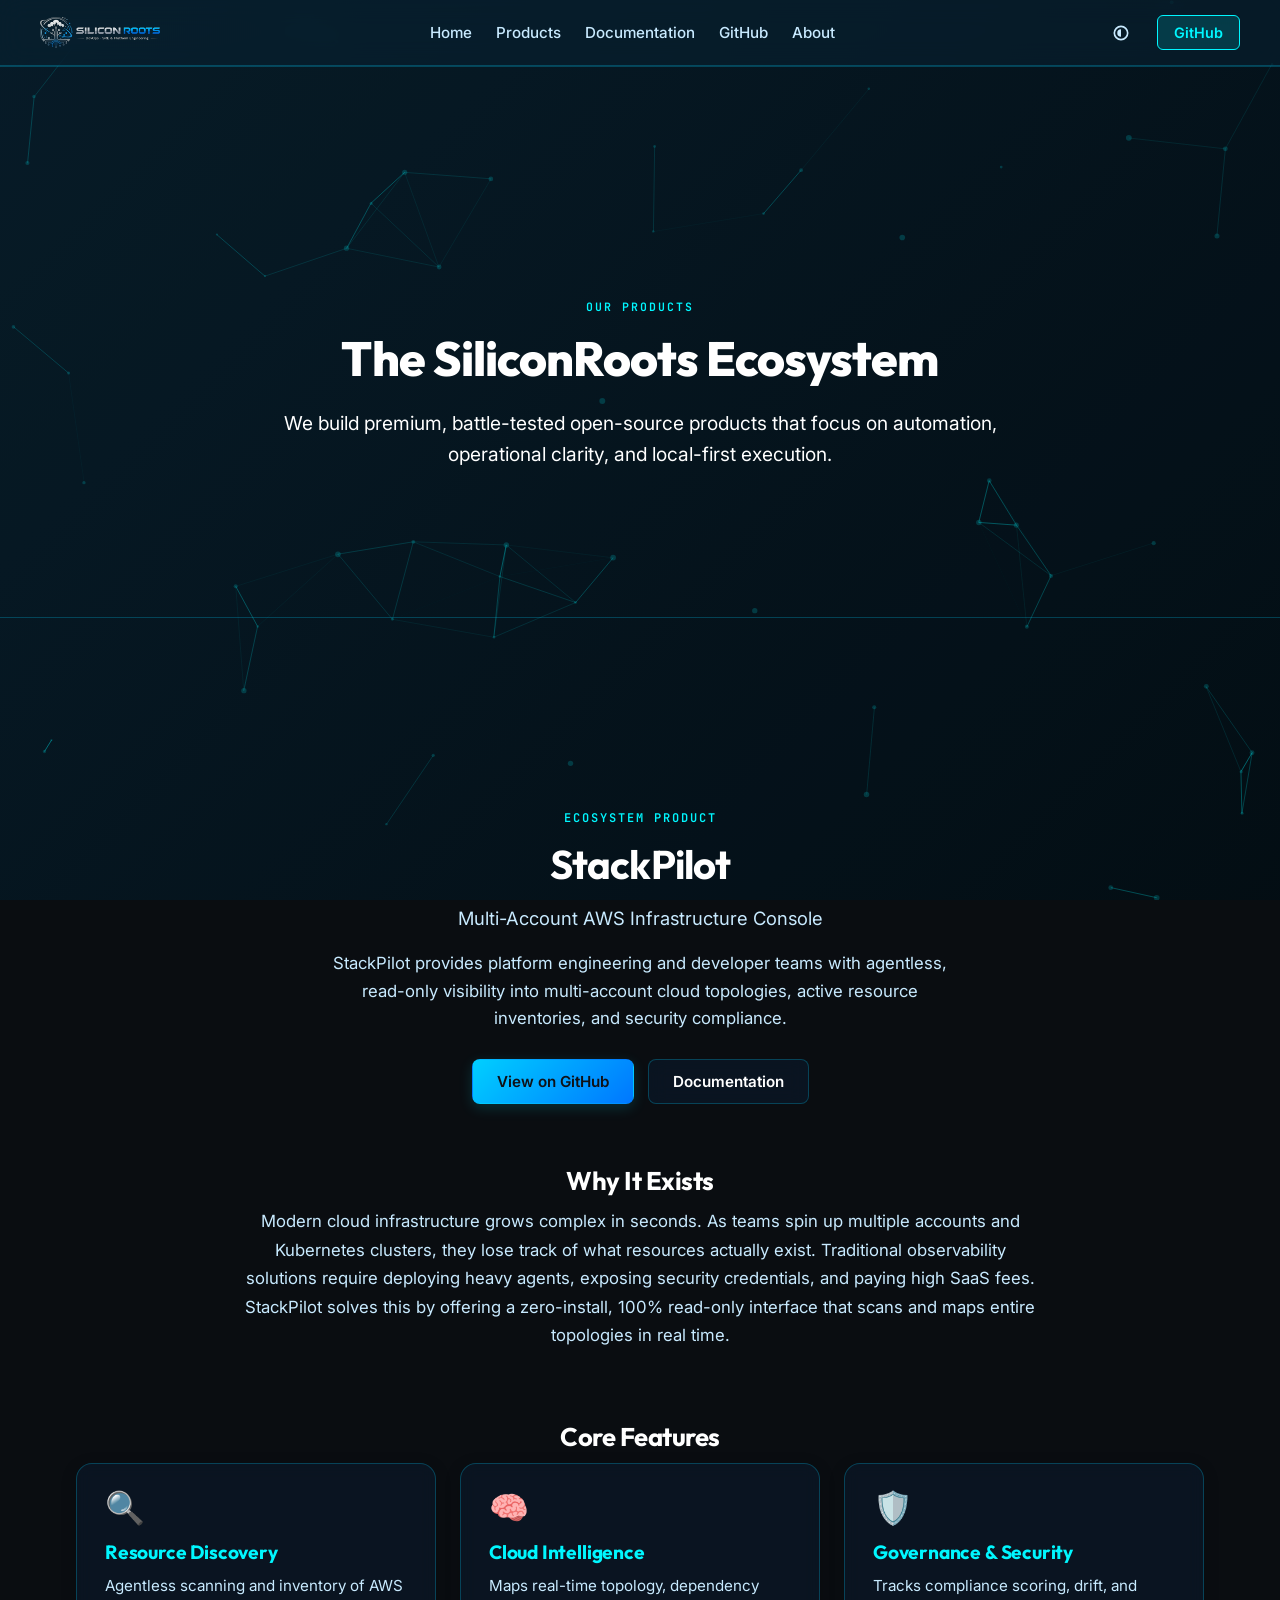
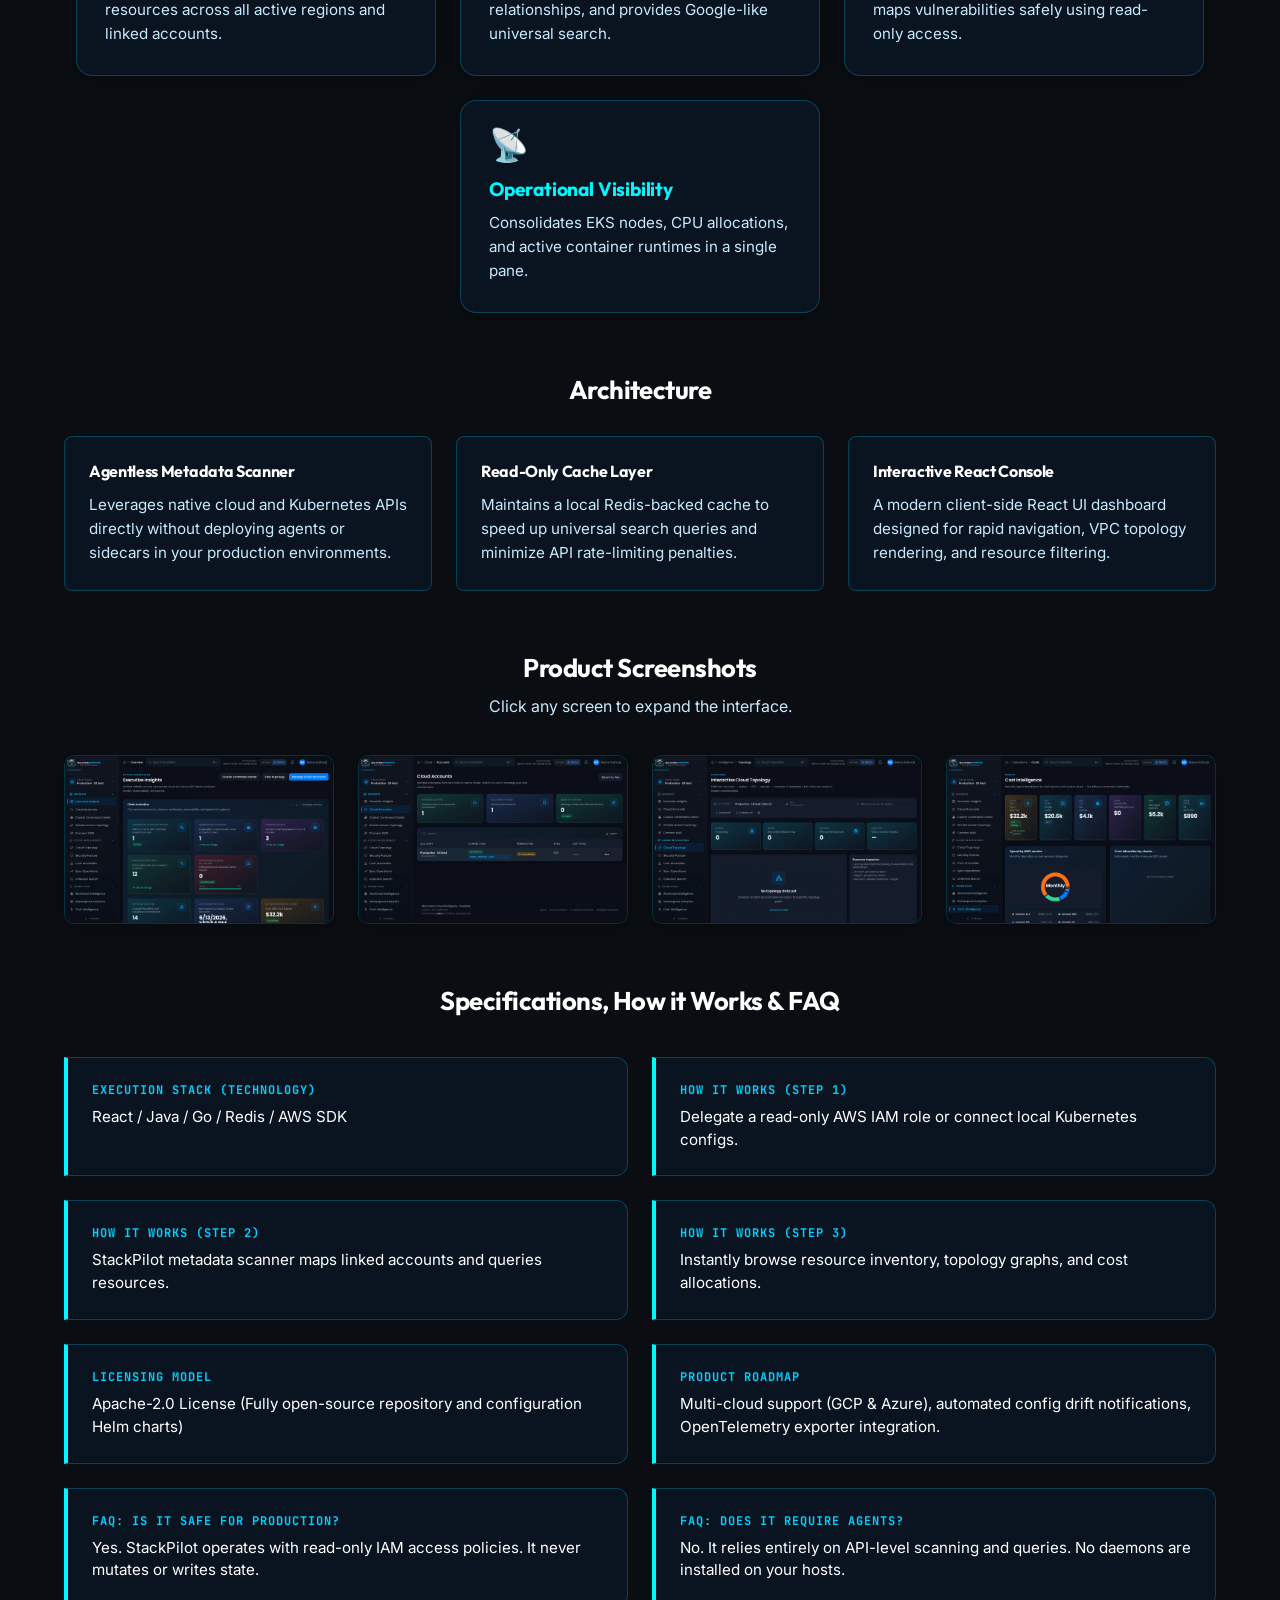
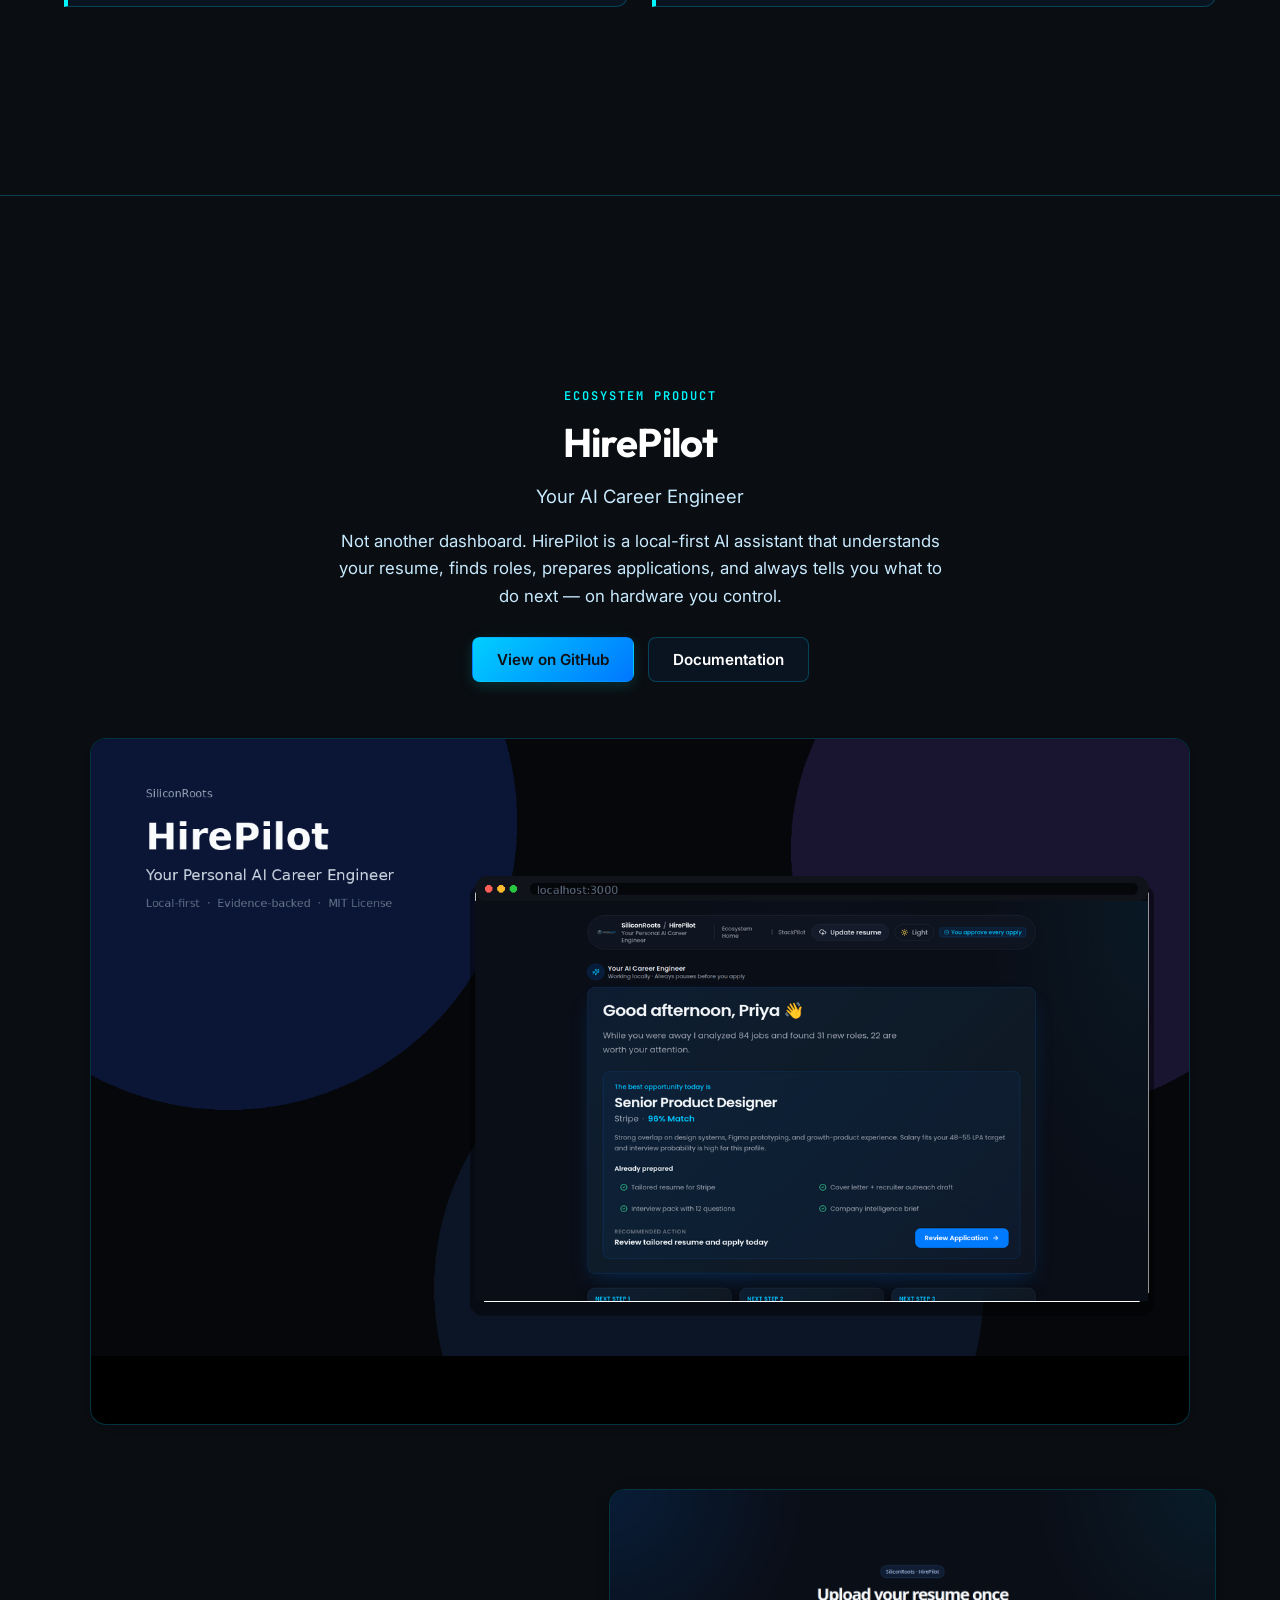
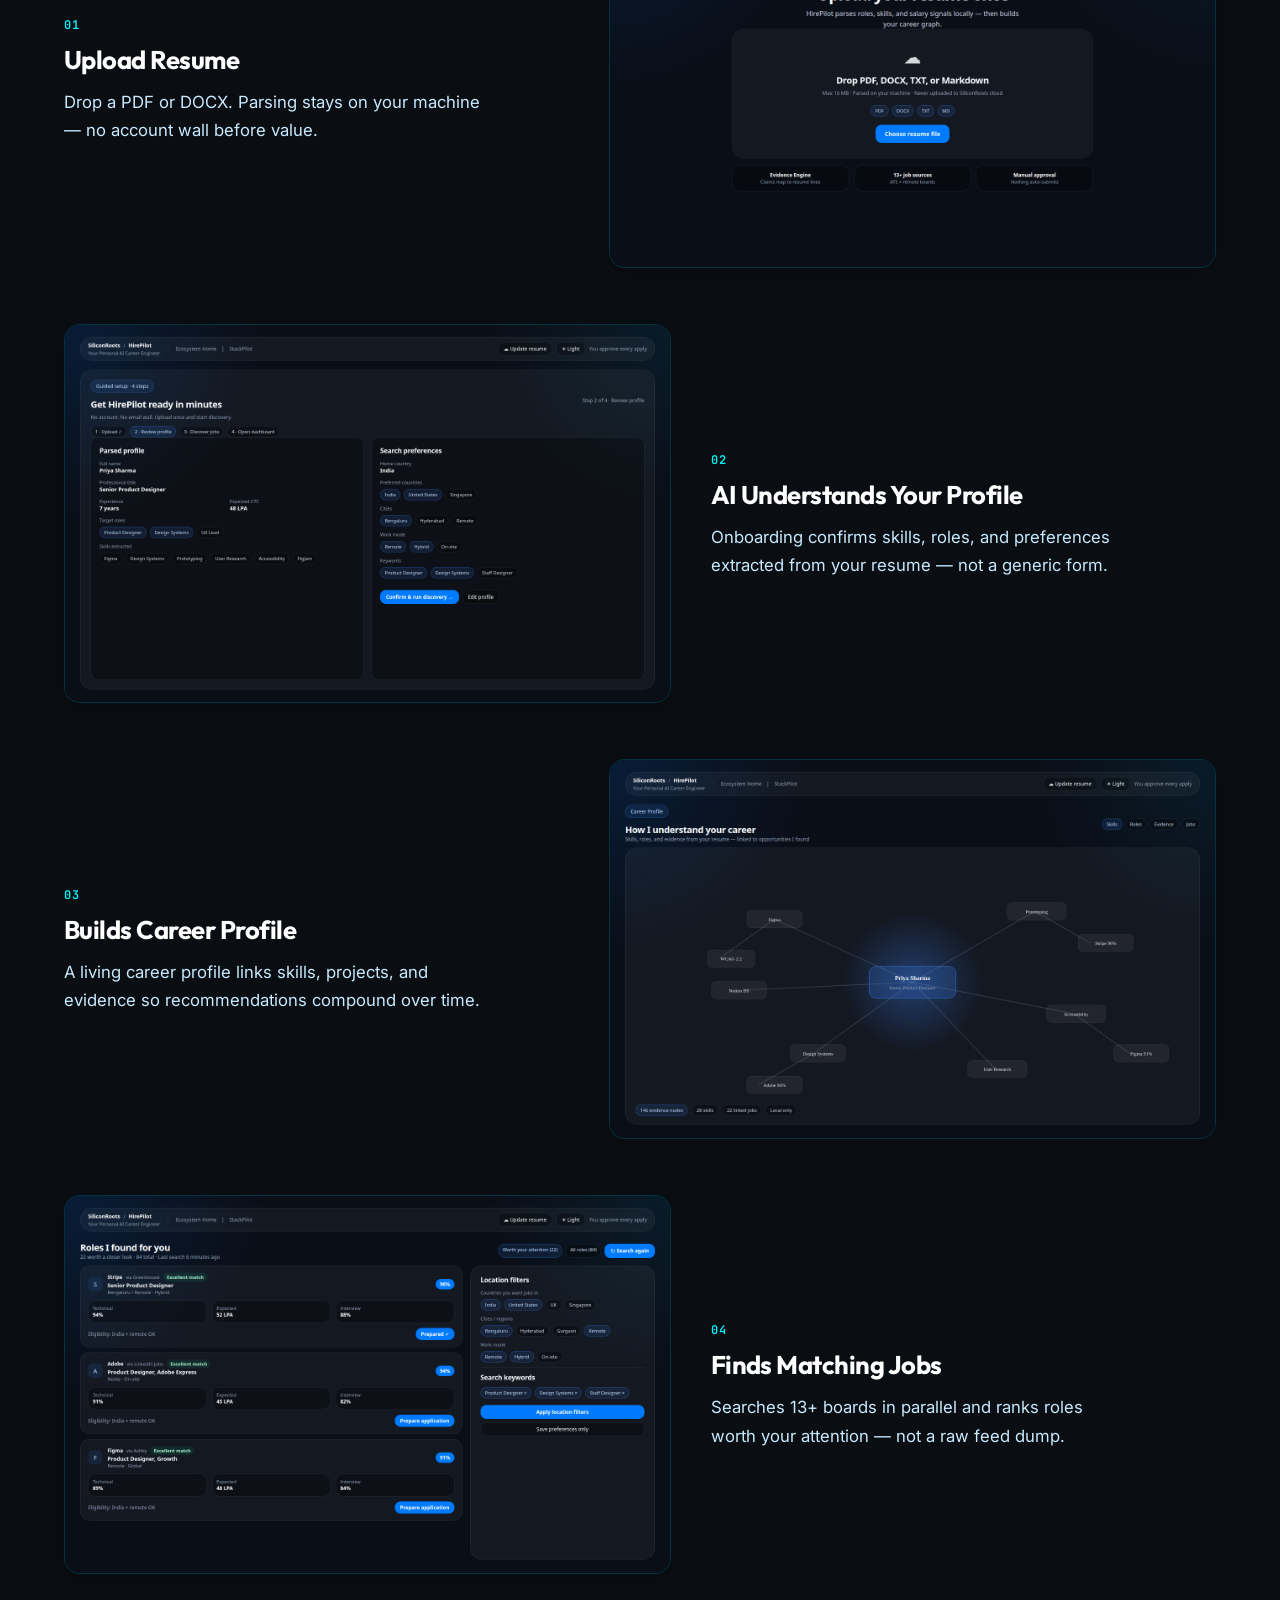
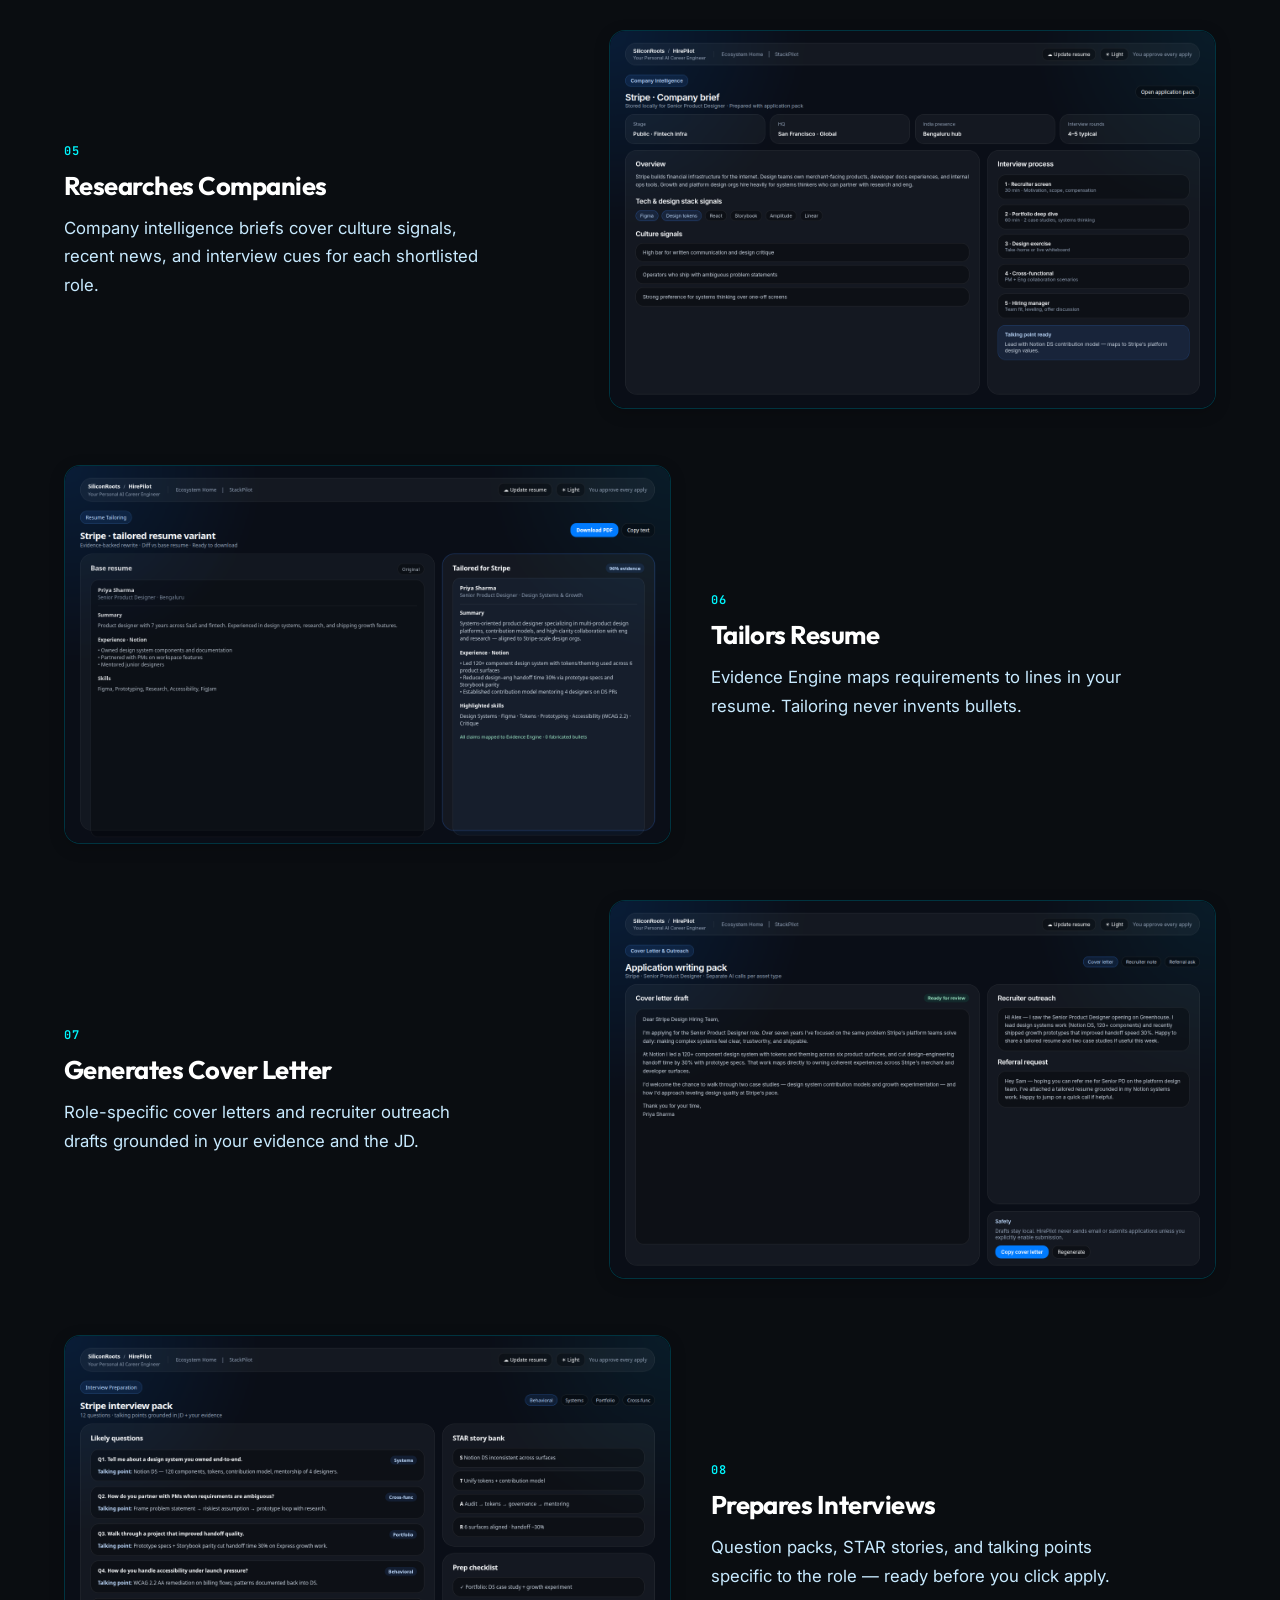
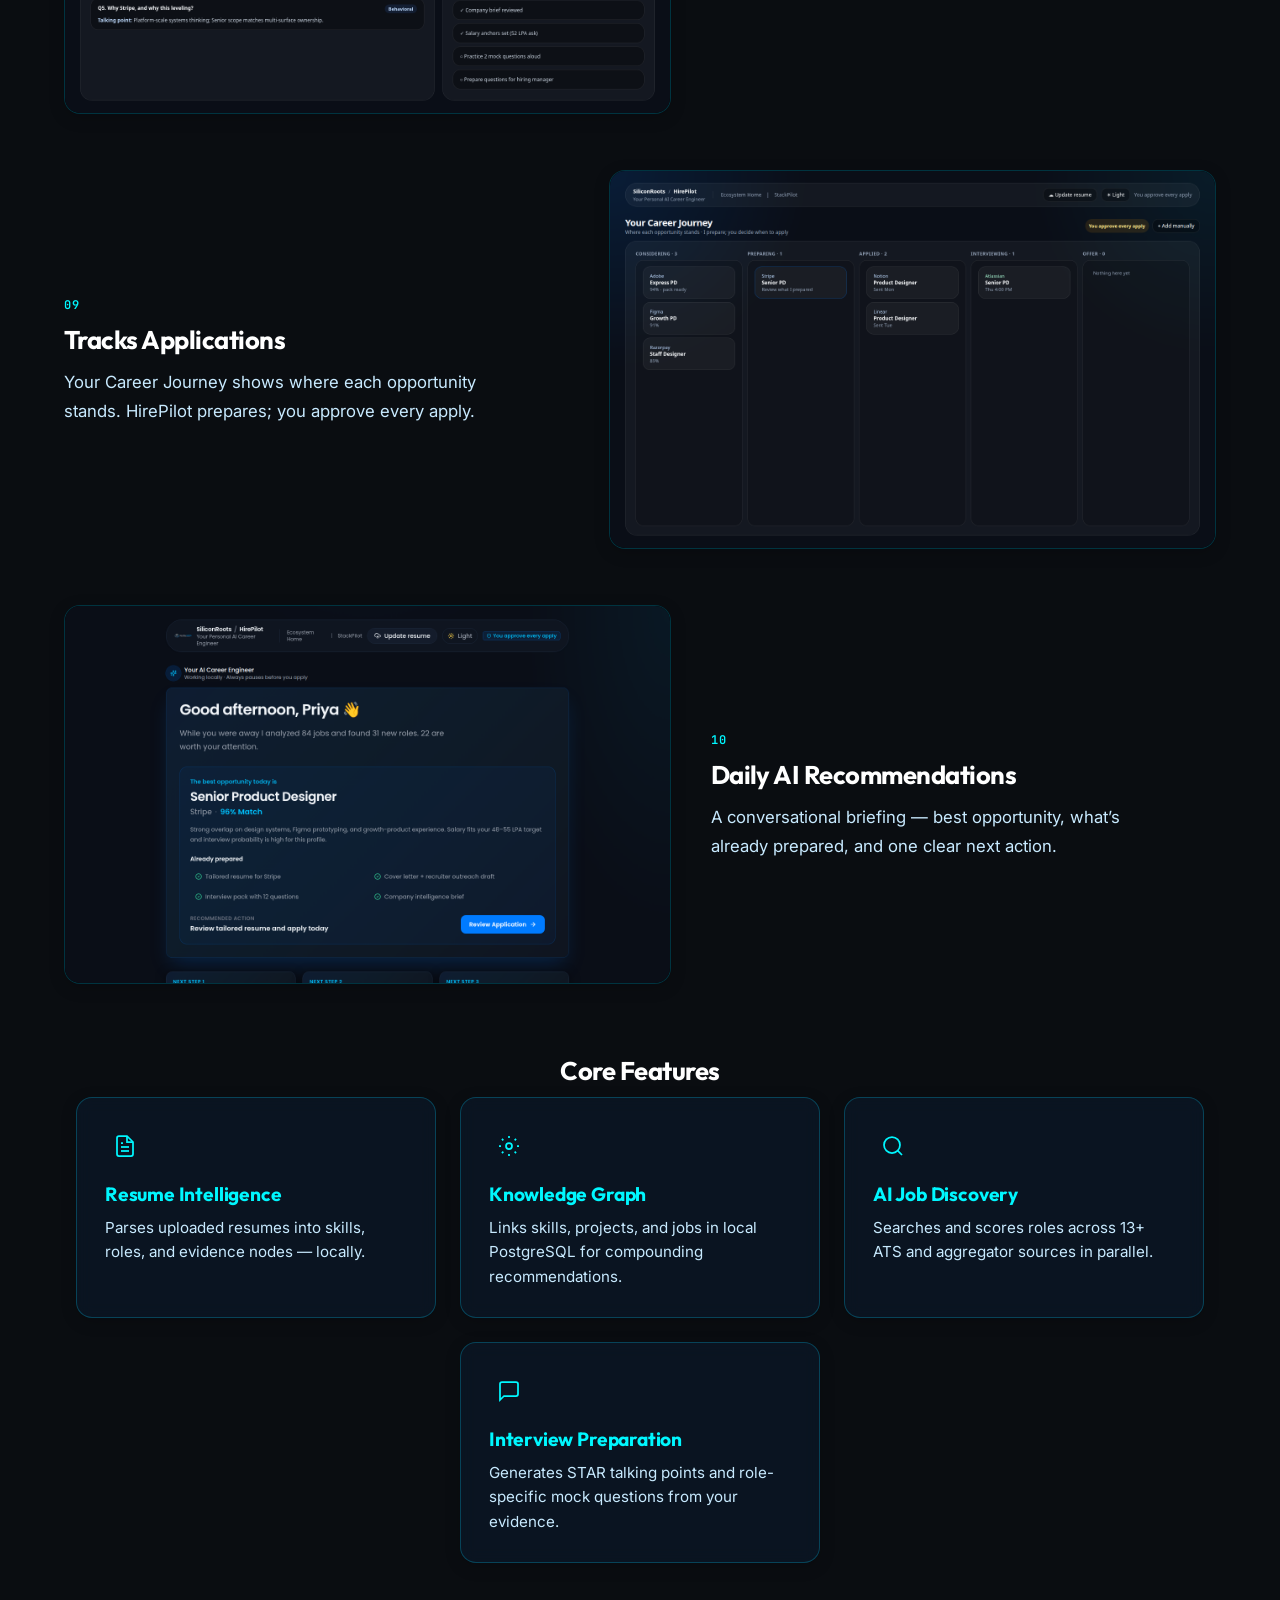
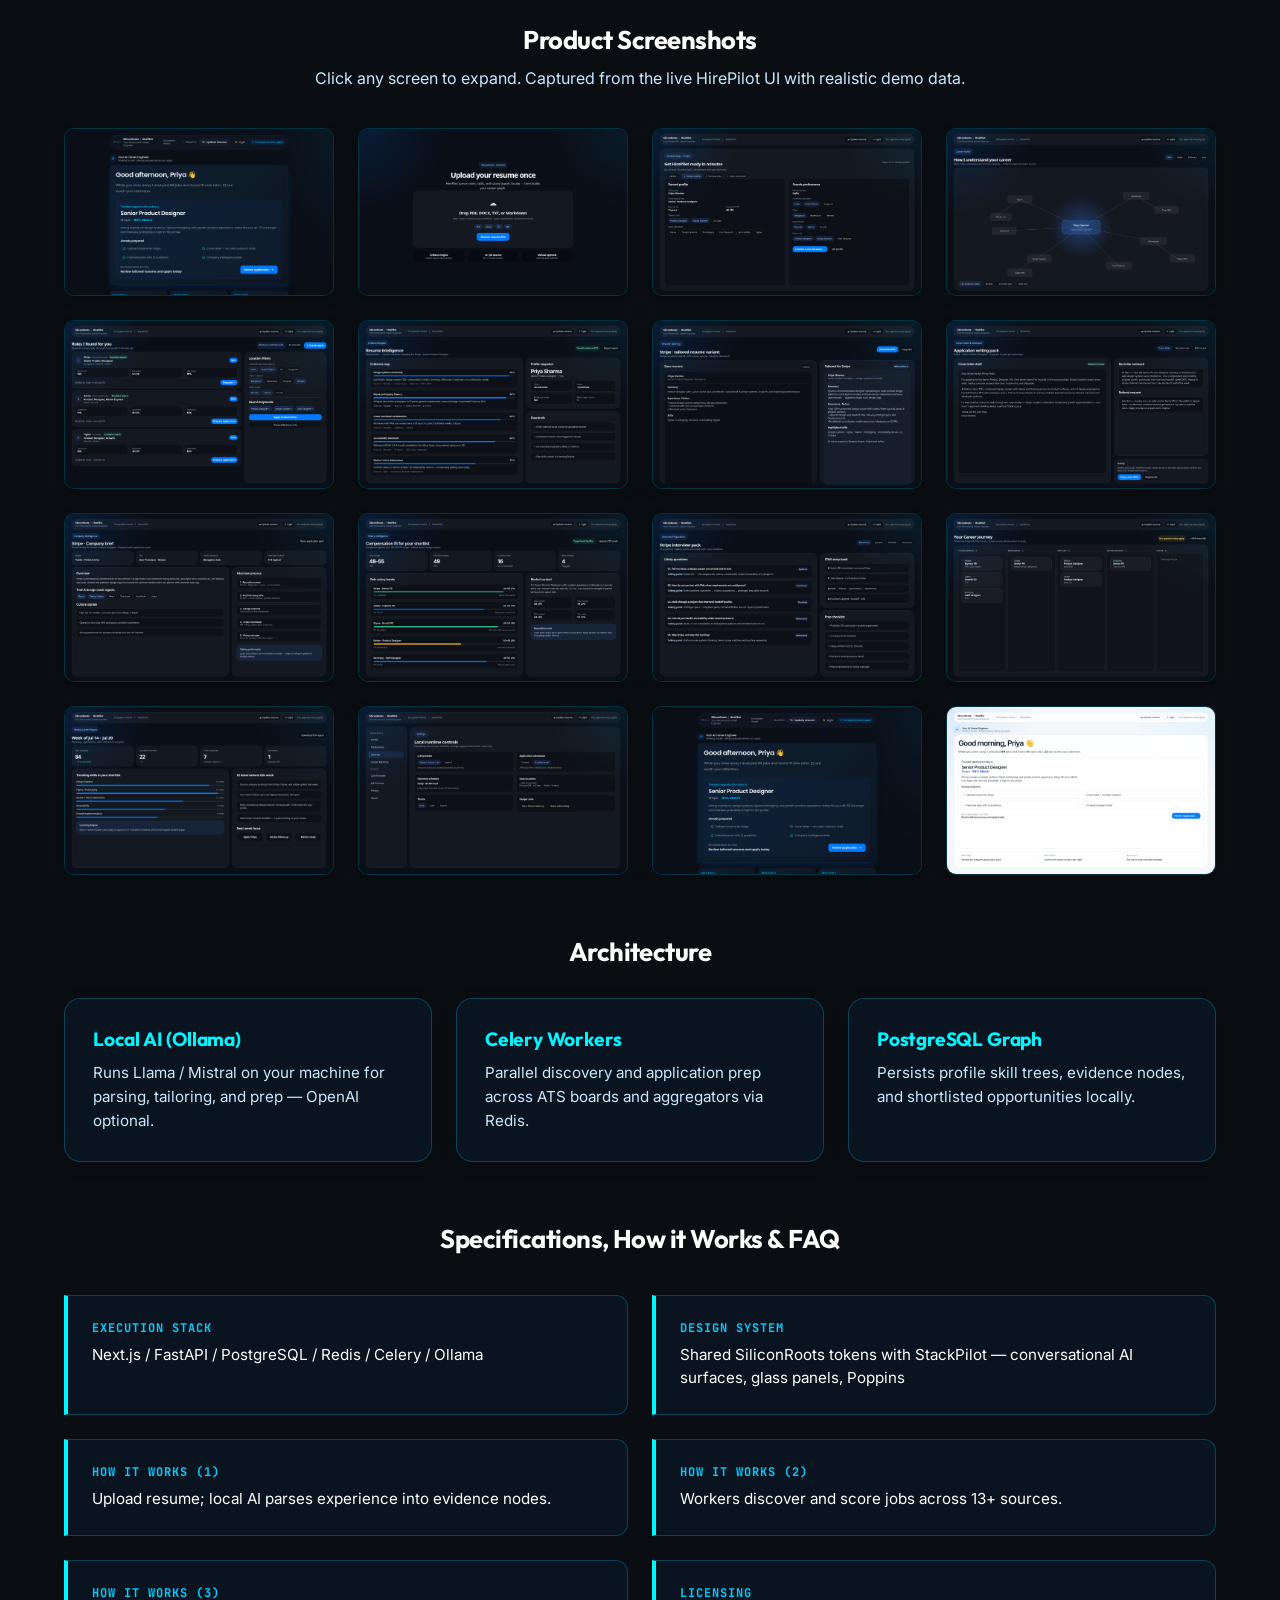
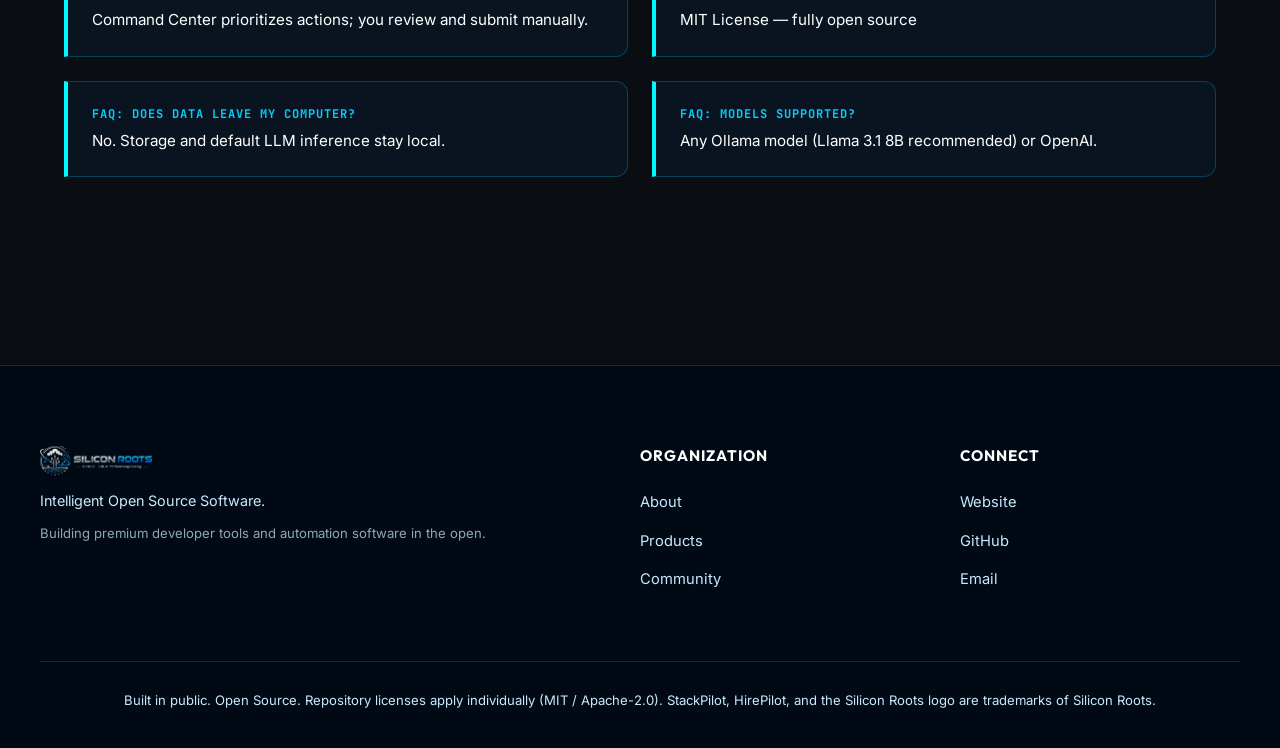
==== commit 978652ed: "feat: improve HirePilot product showcase and workflow gallery Replace placeholder HirePilot visuals " ====
--- a/products.html
+++ b/products.html
@@ -89,7 +89,9 @@
         </p>
       </div>
     </div>
-  </hea  <!-- StackPilot Details -->
+  </header>
+
+  <!-- StackPilot Details -->
   <section class="flagship-section" id="stackpilot" style="border-top: 1px solid var(--card-border); padding: 100px 0;">
     <div class="section-container">
       
@@ -229,138 +231,288 @@
   </section>
 
   <!-- HirePilot Details -->
-  <section class="flagship-section" id="hirepilot" style="border-top: 1px solid var(--card-border); background: rgba(0, 0, 0, 0.02); padding: 100px 0;">
+  <section class="flagship-section" id="hirepilot" style="border-top: 1px solid var(--card-border); padding: 100px 0;">
     <div class="section-container">
       
-      <!-- 1. Overview -->
       <div class="section-header reveal">
         <span class="flagship-eyebrow">ECOSYSTEM PRODUCT</span>
         <h2 class="section-title">HirePilot</h2>
-        <p class="section-subtitle">Local-First AI Career Operating System</p>
+        <p class="section-subtitle">Your AI Career Engineer</p>
         <p class="section-description-lead">
-          HirePilot is a local-first, privacy-focused career OS that automates job tracking, resume tailoring, and interview prep on your own hardware.
+          Not another dashboard. HirePilot is a local-first AI assistant that understands your resume, finds roles, prepares applications, and always tells you what to do next — on hardware you control.
         </p>
         <div class="flagship-cta-row">
           <a href="https://github.com/siliconroots/hirepilot" class="btn btn-primary" target="_blank" rel="noopener">View on GitHub</a>
-          <a href="https://github.com/siliconroots/hirepilot#documentation" class="btn btn-secondary" target="_blank" rel="noopener">Documentation</a>
-        </div>
-      </div>
-
-      <!-- 2. Why It Exists -->
-      <div class="capabilities-block reveal" style="margin-top: 60px;">
-        <h3 class="gallery-block-title">Why It Exists</h3>
-        <p style="text-align: center; max-width: 800px; margin: 0 auto 40px; color: var(--text-muted); line-height: 1.7; font-size: 1.05rem;">
-          Navigating job boards is tedious, repetitive, and compromises candidate privacy. Modern application tracking systems (ATS) often auto-reject resumes using opaque filters. HirePilot is built to shift the balance back to candidates. By running completely local AI models, you can safely parse resumes, score roles, and prepare mock interviews without transmitting your personal background, search history, or projects to third-party services.
-        </p>
-      </div>
-
-      <!-- 3. Core Features -->
+          <a href="https://github.com/siliconroots/hirepilot#the-workflow" class="btn btn-secondary" target="_blank" rel="noopener">Documentation</a>
+        </div>
+      </div>
+
+      <div class="reveal" style="margin-top: 48px;">
+        <div class="product-story-media gallery-item" data-src="./assets/screenshots/hero.png" data-caption="HirePilot — Your AI Career Engineer" tabindex="0" style="max-width: 1100px; margin: 0 auto;">
+          <img src="./assets/screenshots/hero.png" alt="HirePilot hero — AI Career Engineer briefing" loading="lazy" />
+        </div>
+      </div>
+
+      <div class="product-story reveal" style="margin-top: 64px;">
+        <div class="product-story-row">
+          <div class="product-story-copy">
+            <span class="product-story-step">01</span>
+            <h3>Upload Resume</h3>
+            <p>Drop a PDF or DOCX. Parsing stays on your machine — no account wall before value.</p>
+          </div>
+          <div class="product-story-media gallery-item" data-src="./assets/screenshots/resume-upload.png" data-caption="Upload resume — local parsing, no account required." tabindex="0">
+            <img src="./assets/screenshots/resume-upload.png" alt="Upload Resume" loading="lazy" />
+          </div>
+        </div>
+        <div class="product-story-row reverse">
+          <div class="product-story-copy">
+            <span class="product-story-step">02</span>
+            <h3>AI Understands Your Profile</h3>
+            <p>Onboarding confirms skills, roles, and preferences extracted from your resume — not a generic form.</p>
+          </div>
+          <div class="product-story-media gallery-item" data-src="./assets/screenshots/onboarding.png" data-caption="Guided onboarding from your uploaded resume." tabindex="0">
+            <img src="./assets/screenshots/onboarding.png" alt="Onboarding" loading="lazy" />
+          </div>
+        </div>
+        <div class="product-story-row">
+          <div class="product-story-copy">
+            <span class="product-story-step">03</span>
+            <h3>Builds Career Profile</h3>
+            <p>A living career profile links skills, projects, and evidence so recommendations compound over time.</p>
+          </div>
+          <div class="product-story-media gallery-item" data-src="./assets/screenshots/career-profile.png" data-caption="Career profile built from resume evidence." tabindex="0">
+            <img src="./assets/screenshots/career-profile.png" alt="Career Profile" loading="lazy" />
+          </div>
+        </div>
+        <div class="product-story-row reverse">
+          <div class="product-story-copy">
+            <span class="product-story-step">04</span>
+            <h3>Finds Matching Jobs</h3>
+            <p>Searches 13+ boards in parallel and ranks roles worth your attention — not a raw feed dump.</p>
+          </div>
+          <div class="product-story-media gallery-item" data-src="./assets/screenshots/job-discovery.png" data-caption="Job discovery ranked by fit." tabindex="0">
+            <img src="./assets/screenshots/job-discovery.png" alt="Job Discovery" loading="lazy" />
+          </div>
+        </div>
+        <div class="product-story-row">
+          <div class="product-story-copy">
+            <span class="product-story-step">05</span>
+            <h3>Researches Companies</h3>
+            <p>Company intelligence briefs cover culture signals, recent news, and interview cues for each shortlisted role.</p>
+          </div>
+          <div class="product-story-media gallery-item" data-src="./assets/screenshots/company-intelligence.png" data-caption="Company intelligence brief for the shortlisted role." tabindex="0">
+            <img src="./assets/screenshots/company-intelligence.png" alt="Company Intelligence" loading="lazy" />
+          </div>
+        </div>
+        <div class="product-story-row reverse">
+          <div class="product-story-copy">
+            <span class="product-story-step">06</span>
+            <h3>Tailors Resume</h3>
+            <p>Evidence Engine maps requirements to lines in your resume. Tailoring never invents bullets.</p>
+          </div>
+          <div class="product-story-media gallery-item" data-src="./assets/screenshots/resume-tailoring.png" data-caption="Evidence-backed resume tailoring." tabindex="0">
+            <img src="./assets/screenshots/resume-tailoring.png" alt="Resume Tailoring" loading="lazy" />
+          </div>
+        </div>
+        <div class="product-story-row">
+          <div class="product-story-copy">
+            <span class="product-story-step">07</span>
+            <h3>Generates Cover Letter</h3>
+            <p>Role-specific cover letters and recruiter outreach drafts grounded in your evidence and the JD.</p>
+          </div>
+          <div class="product-story-media gallery-item" data-src="./assets/screenshots/cover-letter-generation.png" data-caption="Cover letter and outreach draft generation." tabindex="0">
+            <img src="./assets/screenshots/cover-letter-generation.png" alt="Cover Letter Generation" loading="lazy" />
+          </div>
+        </div>
+        <div class="product-story-row reverse">
+          <div class="product-story-copy">
+            <span class="product-story-step">08</span>
+            <h3>Prepares Interviews</h3>
+            <p>Question packs, STAR stories, and talking points specific to the role — ready before you click apply.</p>
+          </div>
+          <div class="product-story-media gallery-item" data-src="./assets/screenshots/interview-preparation.png" data-caption="Interview preparation pack with STAR stories." tabindex="0">
+            <img src="./assets/screenshots/interview-preparation.png" alt="Interview Preparation" loading="lazy" />
+          </div>
+        </div>
+        <div class="product-story-row">
+          <div class="product-story-copy">
+            <span class="product-story-step">09</span>
+            <h3>Tracks Applications</h3>
+            <p>Your Career Journey shows where each opportunity stands. HirePilot prepares; you approve every apply.</p>
+          </div>
+          <div class="product-story-media gallery-item" data-src="./assets/screenshots/application-tracker.png" data-caption="Application tracker — Your Career Journey." tabindex="0">
+            <img src="./assets/screenshots/application-tracker.png" alt="Application Tracker" loading="lazy" />
+          </div>
+        </div>
+        <div class="product-story-row reverse">
+          <div class="product-story-copy">
+            <span class="product-story-step">10</span>
+            <h3>Daily AI Recommendations</h3>
+            <p>A conversational briefing — best opportunity, what’s already prepared, and one clear next action.</p>
+          </div>
+          <div class="product-story-media gallery-item" data-src="./assets/screenshots/dashboard.png" data-caption="AI Career Engineer morning briefing with recommended action." tabindex="0">
+            <img src="./assets/screenshots/dashboard.png" alt="Daily AI Recommendations" loading="lazy" />
+          </div>
+        </div>
+      </div>
+
       <div class="capabilities-block reveal" data-delay="100">
         <h3 class="gallery-block-title">Core Features</h3>
         <div class="grid-container capabilities-grid">
           <div class="feature trust-card">
-            <div class="icon">📄</div>
+            <div class="icon icon-svg" aria-hidden="true">
+              <svg viewBox="0 0 24 24" fill="none" stroke="currentColor" stroke-width="1.75"><path d="M14 2H6a2 2 0 0 0-2 2v16a2 2 0 0 0 2 2h12a2 2 0 0 0 2-2V8z"/><path d="M14 2v6h6"/><path d="M16 13H8"/><path d="M16 17H8"/><path d="M10 9H8"/></svg>
+            </div>
             <h3>Resume Intelligence</h3>
-            <p>Parses uploaded resume files and extracts skills, profiles, and evidence nodes.</p>
-          </div>
-          <div class="feature trust-card">
-            <div class="icon">🕸️</div>
+            <p>Parses uploaded resumes into skills, roles, and evidence nodes — locally.</p>
+          </div>
+          <div class="feature trust-card">
+            <div class="icon icon-svg" aria-hidden="true">
+              <svg viewBox="0 0 24 24" fill="none" stroke="currentColor" stroke-width="1.75"><circle cx="12" cy="12" r="3"/><path d="M12 2v2"/><path d="M12 20v2"/><path d="M4.93 4.93l1.41 1.41"/><path d="M17.66 17.66l1.41 1.41"/><path d="M2 12h2"/><path d="M20 12h2"/><path d="M4.93 19.07l1.41-1.41"/><path d="M17.66 6.34l1.41-1.41"/></svg>
+            </div>
             <h3>Knowledge Graph</h3>
-            <p>Constructs and relates skills and projects in a local PostgreSQL database instance.</p>
-          </div>
-          <div class="feature trust-card">
-            <div class="icon">🔍</div>
+            <p>Links skills, projects, and jobs in local PostgreSQL for compounding recommendations.</p>
+          </div>
+          <div class="feature trust-card">
+            <div class="icon icon-svg" aria-hidden="true">
+              <svg viewBox="0 0 24 24" fill="none" stroke="currentColor" stroke-width="1.75"><circle cx="11" cy="11" r="8"/><path d="M21 21l-4.3-4.3"/></svg>
+            </div>
             <h3>AI Job Discovery</h3>
-            <p>Scrapes and filters roles across 13+ sources based on candidate preferences.</p>
-          </div>
-          <div class="feature trust-card">
-            <div class="icon">💬</div>
+            <p>Searches and scores roles across 13+ ATS and aggregator sources in parallel.</p>
+          </div>
+          <div class="feature trust-card">
+            <div class="icon icon-svg" aria-hidden="true">
+              <svg viewBox="0 0 24 24" fill="none" stroke="currentColor" stroke-width="1.75"><path d="M21 15a2 2 0 0 1-2 2H7l-4 4V5a2 2 0 0 1 2-2h14a2 2 0 0 1 2 2z"/></svg>
+            </div>
             <h3>Interview Preparation</h3>
-            <p>Generates tailored STAR talking points and role-specific mock questions.</p>
-          </div>
-        </div>
-      </div>
-
-      <!-- 4. Architecture -->
+            <p>Generates STAR talking points and role-specific mock questions from your evidence.</p>
+          </div>
+        </div>
+      </div>
+
+      <div class="gallery-block reveal" data-delay="100" style="margin-top: 60px;">
+        <h3 class="gallery-block-title">Product Screenshots</h3>
+        <p class="gallery-block-sub">Click any screen to expand. Captured from the live HirePilot UI with realistic demo data.</p>
+        <div class="gallery-grid gallery-grid-wide">
+          <div class="gallery-item" data-src="./assets/screenshots/dashboard.png" data-caption="AI Career Engineer briefing — best opportunity and recommended action." tabindex="0">
+            <img src="./assets/screenshots/dashboard.png" alt="Dashboard" loading="lazy" />
+            <div class="gallery-overlay"><span>Daily Briefing</span></div>
+          </div>
+          <div class="gallery-item" data-src="./assets/screenshots/resume-upload.png" data-caption="Local resume upload." tabindex="0">
+            <img src="./assets/screenshots/resume-upload.png" alt="Resume Upload" loading="lazy" />
+            <div class="gallery-overlay"><span>Resume Upload</span></div>
+          </div>
+          <div class="gallery-item" data-src="./assets/screenshots/onboarding.png" data-caption="Guided resume onboarding." tabindex="0">
+            <img src="./assets/screenshots/onboarding.png" alt="Onboarding" loading="lazy" />
+            <div class="gallery-overlay"><span>Onboarding</span></div>
+          </div>
+          <div class="gallery-item" data-src="./assets/screenshots/career-profile.png" data-caption="Career profile from resume evidence." tabindex="0">
+            <img src="./assets/screenshots/career-profile.png" alt="Career Profile" loading="lazy" />
+            <div class="gallery-overlay"><span>Career Profile</span></div>
+          </div>
+          <div class="gallery-item" data-src="./assets/screenshots/job-discovery.png" data-caption="Job discovery ranked by fit." tabindex="0">
+            <img src="./assets/screenshots/job-discovery.png" alt="Job Discovery" loading="lazy" />
+            <div class="gallery-overlay"><span>Job Discovery</span></div>
+          </div>
+          <div class="gallery-item" data-src="./assets/screenshots/resume-intelligence.png" data-caption="Resume Intelligence evidence map." tabindex="0">
+            <img src="./assets/screenshots/resume-intelligence.png" alt="Resume Intelligence" loading="lazy" />
+            <div class="gallery-overlay"><span>Resume Intelligence</span></div>
+          </div>
+          <div class="gallery-item" data-src="./assets/screenshots/resume-tailoring.png" data-caption="Evidence-backed resume tailoring." tabindex="0">
+            <img src="./assets/screenshots/resume-tailoring.png" alt="Resume Tailoring" loading="lazy" />
+            <div class="gallery-overlay"><span>Resume Tailoring</span></div>
+          </div>
+          <div class="gallery-item" data-src="./assets/screenshots/cover-letter-generation.png" data-caption="Cover letter generation." tabindex="0">
+            <img src="./assets/screenshots/cover-letter-generation.png" alt="Cover Letter" loading="lazy" />
+            <div class="gallery-overlay"><span>Cover Letter</span></div>
+          </div>
+          <div class="gallery-item" data-src="./assets/screenshots/company-intelligence.png" data-caption="Company intelligence brief." tabindex="0">
+            <img src="./assets/screenshots/company-intelligence.png" alt="Company Intelligence" loading="lazy" />
+            <div class="gallery-overlay"><span>Company Intel</span></div>
+          </div>
+          <div class="gallery-item" data-src="./assets/screenshots/salary-analysis.png" data-caption="Salary analysis in human language." tabindex="0">
+            <img src="./assets/screenshots/salary-analysis.png" alt="Salary Analysis" loading="lazy" />
+            <div class="gallery-overlay"><span>Salary Analysis</span></div>
+          </div>
+          <div class="gallery-item" data-src="./assets/screenshots/interview-preparation.png" data-caption="Interview preparation pack." tabindex="0">
+            <img src="./assets/screenshots/interview-preparation.png" alt="Interview Prep" loading="lazy" />
+            <div class="gallery-overlay"><span>Interview Prep</span></div>
+          </div>
+          <div class="gallery-item" data-src="./assets/screenshots/application-tracker.png" data-caption="Application tracker — Career Journey." tabindex="0">
+            <img src="./assets/screenshots/application-tracker.png" alt="Application Tracker" loading="lazy" />
+            <div class="gallery-overlay"><span>Career Journey</span></div>
+          </div>
+          <div class="gallery-item" data-src="./assets/screenshots/weekly-report.png" data-caption="Weekly what-to-do-next report." tabindex="0">
+            <img src="./assets/screenshots/weekly-report.png" alt="Weekly Report" loading="lazy" />
+            <div class="gallery-overlay"><span>Weekly Report</span></div>
+          </div>
+          <div class="gallery-item" data-src="./assets/screenshots/settings.png" data-caption="Local runtime settings." tabindex="0">
+            <img src="./assets/screenshots/settings.png" alt="Settings" loading="lazy" />
+            <div class="gallery-overlay"><span>Settings</span></div>
+          </div>
+          <div class="gallery-item" data-src="./assets/screenshots/dark-mode.png" data-caption="Dark mode briefing." tabindex="0">
+            <img src="./assets/screenshots/dark-mode.png" alt="Dark Mode" loading="lazy" />
+            <div class="gallery-overlay"><span>Dark Mode</span></div>
+          </div>
+          <div class="gallery-item" data-src="./assets/screenshots/light-mode.png" data-caption="Light mode briefing." tabindex="0">
+            <img src="./assets/screenshots/light-mode.png" alt="Light Mode" loading="lazy" />
+            <div class="gallery-overlay"><span>Light Mode</span></div>
+          </div>
+        </div>
+      </div>
+
       <div class="capabilities-block reveal" style="margin-top: 60px;">
         <h3 class="gallery-block-title">Architecture</h3>
         <div style="display: grid; grid-template-columns: repeat(auto-fit, minmax(280px, 1fr)); gap: 24px; margin-top: 30px;">
-          <div class="trust-card" style="padding: 24px; border: 1px solid var(--card-border); background: var(--card-bg); border-radius: 8px;">
-            <h4 style="color: var(--text-main); margin-bottom: 12px; font-family: 'Outfit', sans-serif;">Local AI Parser (Ollama)</h4>
-            <p style="color: var(--text-muted); font-size: 0.95rem; line-height: 1.6;">Orchestrates local large language models (such as Llama3 or Mistral) hosted on your machine using Ollama for secure entity extraction.</p>
-          </div>
-          <div class="trust-card" style="padding: 24px; border: 1px solid var(--card-border); background: var(--card-bg); border-radius: 8px;">
-            <h4 style="color: var(--text-main); margin-bottom: 12px; font-family: 'Outfit', sans-serif;">Background Scraping Workers</h4>
-            <p style="color: var(--text-muted); font-size: 0.95rem; line-height: 1.6;">Spins up parallel Celery and Redis workers to search, extract, and clean job postings across configured developer networks.</p>
-          </div>
-          <div class="trust-card" style="padding: 24px; border: 1px solid var(--card-border); background: var(--card-bg); border-radius: 8px;">
-            <h4 style="color: var(--text-main); margin-bottom: 12px; font-family: 'Outfit', sans-serif;">Relational DB Graph</h4>
-            <p style="color: var(--text-muted); font-size: 0.95rem; line-height: 1.6;">Leverages a local PostgreSQL container instance to securely persist profile skill trees and cross-link them with discovered opportunities.</p>
-          </div>
-        </div>
-      </div>
-
-      <!-- 5. Screenshots -->
-      <div class="gallery-block reveal" data-delay="100" style="margin-top: 60px;">
-        <h3 class="gallery-block-title">Product Screenshots</h3>
-        <p class="gallery-block-sub">Click any screen to expand the interface.</p>
-        <div class="gallery-grid">
-          <div class="gallery-item" data-src="./assets/screenshots/career-command-center.png" data-caption="HirePilot Career Command Center briefing view: prioritized job matches and application metrics." tabindex="0">
-            <img src="./assets/screenshots/career-command-center.png" alt="HirePilot Command Center" loading="lazy" />
-            <div class="gallery-overlay"><span>Career Command Center</span></div>
-          </div>
-          <div class="gallery-item" data-src="./assets/screenshots/job-discovery.png" data-caption="HirePilot Job Discovery search panel: filtering roles across locations and keywords." tabindex="0">
-            <img src="./assets/screenshots/job-discovery.png" alt="HirePilot Job Discovery" loading="lazy" />
-            <div class="gallery-overlay"><span>Job Discovery</span></div>
-          </div>
-          <div class="gallery-item" data-src="./assets/screenshots/resume-intelligence.png" data-caption="HirePilot Resume Intelligence profile mapper matching candidate skills to roles." tabindex="0">
-            <img src="./assets/screenshots/resume-intelligence.png" alt="HirePilot Resume Intelligence" loading="lazy" />
-            <div class="gallery-overlay"><span>Resume Intelligence</span></div>
-          </div>
-          <div class="gallery-item" data-src="./assets/screenshots/interview-preparation.png" data-caption="HirePilot Interview Preparation engine generating tailored talking points." tabindex="0">
-            <img src="./assets/screenshots/interview-preparation.png" alt="HirePilot Interview Preparation" loading="lazy" />
-            <div class="gallery-overlay"><span>Interview Prep</span></div>
-          </div>
-        </div>
-      </div>
-
-      <!-- 6. Technology -->
-      <!-- 7. How It Works -->
-      <!-- 8. Documentation / 9. GitHub / 10. License / 11. Roadmap / 12. FAQ -->
+          <div class="feature trust-card">
+            <h3>Local AI (Ollama)</h3>
+            <p>Runs Llama / Mistral on your machine for parsing, tailoring, and prep — OpenAI optional.</p>
+          </div>
+          <div class="feature trust-card">
+            <h3>Celery Workers</h3>
+            <p>Parallel discovery and application prep across ATS boards and aggregators via Redis.</p>
+          </div>
+          <div class="feature trust-card">
+            <h3>PostgreSQL Graph</h3>
+            <p>Persists profile skill trees, evidence nodes, and shortlisted opportunities locally.</p>
+          </div>
+        </div>
+      </div>
+
       <div class="specs-block reveal" data-delay="100" style="margin-top: 60px;">
         <h3 class="gallery-block-title">Specifications, How it Works &amp; FAQ</h3>
         <div class="specs-grid">
           <div class="spec-item">
-            <span class="spec-label">Execution Stack (Technology)</span>
-            <span class="spec-val">Next.js / FastAPI / Python / PostgreSQL / Redis / Celery / Ollama</span>
-          </div>
-          <div class="spec-item">
-            <span class="spec-label">How It Works (Step 1)</span>
-            <span class="spec-val">Upload your base resumes; local AI parses and categorizes your experience nodes.</span>
-          </div>
-          <div class="spec-item">
-            <span class="spec-label">How It Works (Step 2)</span>
-            <span class="spec-val">Configure search criteria. Background workers automatically search and pull matching jobs.</span>
-          </div>
-          <div class="spec-item">
-            <span class="spec-label">How It Works (Step 3)</span>
-            <span class="spec-val">AI scores role compatibility and generates tailored resumes and interview STAR answers.</span>
-          </div>
-          <div class="spec-item">
-            <span class="spec-label">Licensing Model</span>
-            <span class="spec-val">Permissive MIT License (Fully open-source, client-side execution)</span>
-          </div>
-          <div class="spec-item">
-            <span class="spec-label">Product Roadmap</span>
-            <span class="spec-val">Deep mock-interview voice simulator, version-controlled career history editor, automated PDF formatting.</span>
-          </div>
-          <div class="spec-item">
-            <span class="spec-label">FAQ: Does any data leave my computer?</span>
-            <span class="spec-val">No. All database storage, resume text files, and LLM inferences occur locally on your machine.</span>
-          </div>
-          <div class="spec-item">
-            <span class="spec-label">FAQ: Which models are supported?</span>
-            <span class="spec-val">Any model served by Ollama (we recommend Llama3-8B or Mistral-7B).</span>
+            <span class="spec-label">Execution Stack</span>
+            <span class="spec-val">Next.js / FastAPI / PostgreSQL / Redis / Celery / Ollama</span>
+          </div>
+          <div class="spec-item">
+            <span class="spec-label">Design System</span>
+            <span class="spec-val">Shared SiliconRoots tokens with StackPilot — conversational AI surfaces, glass panels, Poppins</span>
+          </div>
+          <div class="spec-item">
+            <span class="spec-label">How It Works (1)</span>
+            <span class="spec-val">Upload resume; local AI parses experience into evidence nodes.</span>
+          </div>
+          <div class="spec-item">
+            <span class="spec-label">How It Works (2)</span>
+            <span class="spec-val">Workers discover and score jobs across 13+ sources.</span>
+          </div>
+          <div class="spec-item">
+            <span class="spec-label">How It Works (3)</span>
+            <span class="spec-val">Command Center prioritizes actions; you review and submit manually.</span>
+          </div>
+          <div class="spec-item">
+            <span class="spec-label">Licensing</span>
+            <span class="spec-val">MIT License — fully open source</span>
+          </div>
+          <div class="spec-item">
+            <span class="spec-label">FAQ: Does data leave my computer?</span>
+            <span class="spec-val">No. Storage and default LLM inference stay local.</span>
+          </div>
+          <div class="spec-item">
+            <span class="spec-label">FAQ: Models supported?</span>
+            <span class="spec-val">Any Ollama model (Llama 3.1 8B recommended) or OpenAI.</span>
           </div>
         </div>
       </div>
--- a/assets/css/styles.css
+++ b/assets/css/styles.css
@@ -2165,3 +2165,96 @@
 .project-landscape-card:hover .card-screenshot-wrapper img {
   transform: scale(1.04);
 }
+
+/* HirePilot product storytelling rows */
+.product-story {
+  display: flex;
+  flex-direction: column;
+  gap: 56px;
+}
+
+.product-story-row {
+  display: grid;
+  grid-template-columns: 1fr 1.2fr;
+  gap: 40px;
+  align-items: center;
+}
+
+.product-story-row.reverse {
+  grid-template-columns: 1.2fr 1fr;
+}
+
+.product-story-row.reverse .product-story-copy {
+  order: 2;
+}
+
+.product-story-row.reverse .product-story-media {
+  order: 1;
+}
+
+.product-story-step {
+  display: inline-block;
+  font-family: var(--font-mono);
+  font-size: 0.75rem;
+  font-weight: 600;
+  letter-spacing: 0.12em;
+  color: var(--accent);
+  margin-bottom: 10px;
+}
+
+.product-story-copy h3 {
+  font-family: 'Outfit', sans-serif;
+  font-size: 1.6rem;
+  color: var(--text-main);
+  margin-bottom: 12px;
+}
+
+.product-story-copy p {
+  color: var(--text-muted);
+  line-height: 1.7;
+  font-size: 1.05rem;
+  max-width: 420px;
+}
+
+.product-story-media {
+  border-radius: var(--card-radius);
+  overflow: hidden;
+  border: 1px solid var(--card-border);
+  box-shadow: var(--card-shadow-rest);
+  cursor: pointer;
+}
+
+.product-story-media img {
+  display: block;
+  width: 100%;
+  height: auto;
+}
+
+.icon-svg {
+  display: flex !important;
+  align-items: center;
+  justify-content: center;
+  width: 2.5rem;
+  height: 2.5rem;
+  color: var(--accent);
+}
+
+.icon-svg svg {
+  width: 1.5rem;
+  height: 1.5rem;
+}
+
+.gallery-grid-wide {
+  grid-template-columns: repeat(auto-fit, minmax(240px, 1fr));
+}
+
+@media (max-width: 900px) {
+  .product-story-row,
+  .product-story-row.reverse {
+    grid-template-columns: 1fr;
+  }
+  .product-story-row.reverse .product-story-copy,
+  .product-story-row.reverse .product-story-media {
+    order: initial;
+  }
+}
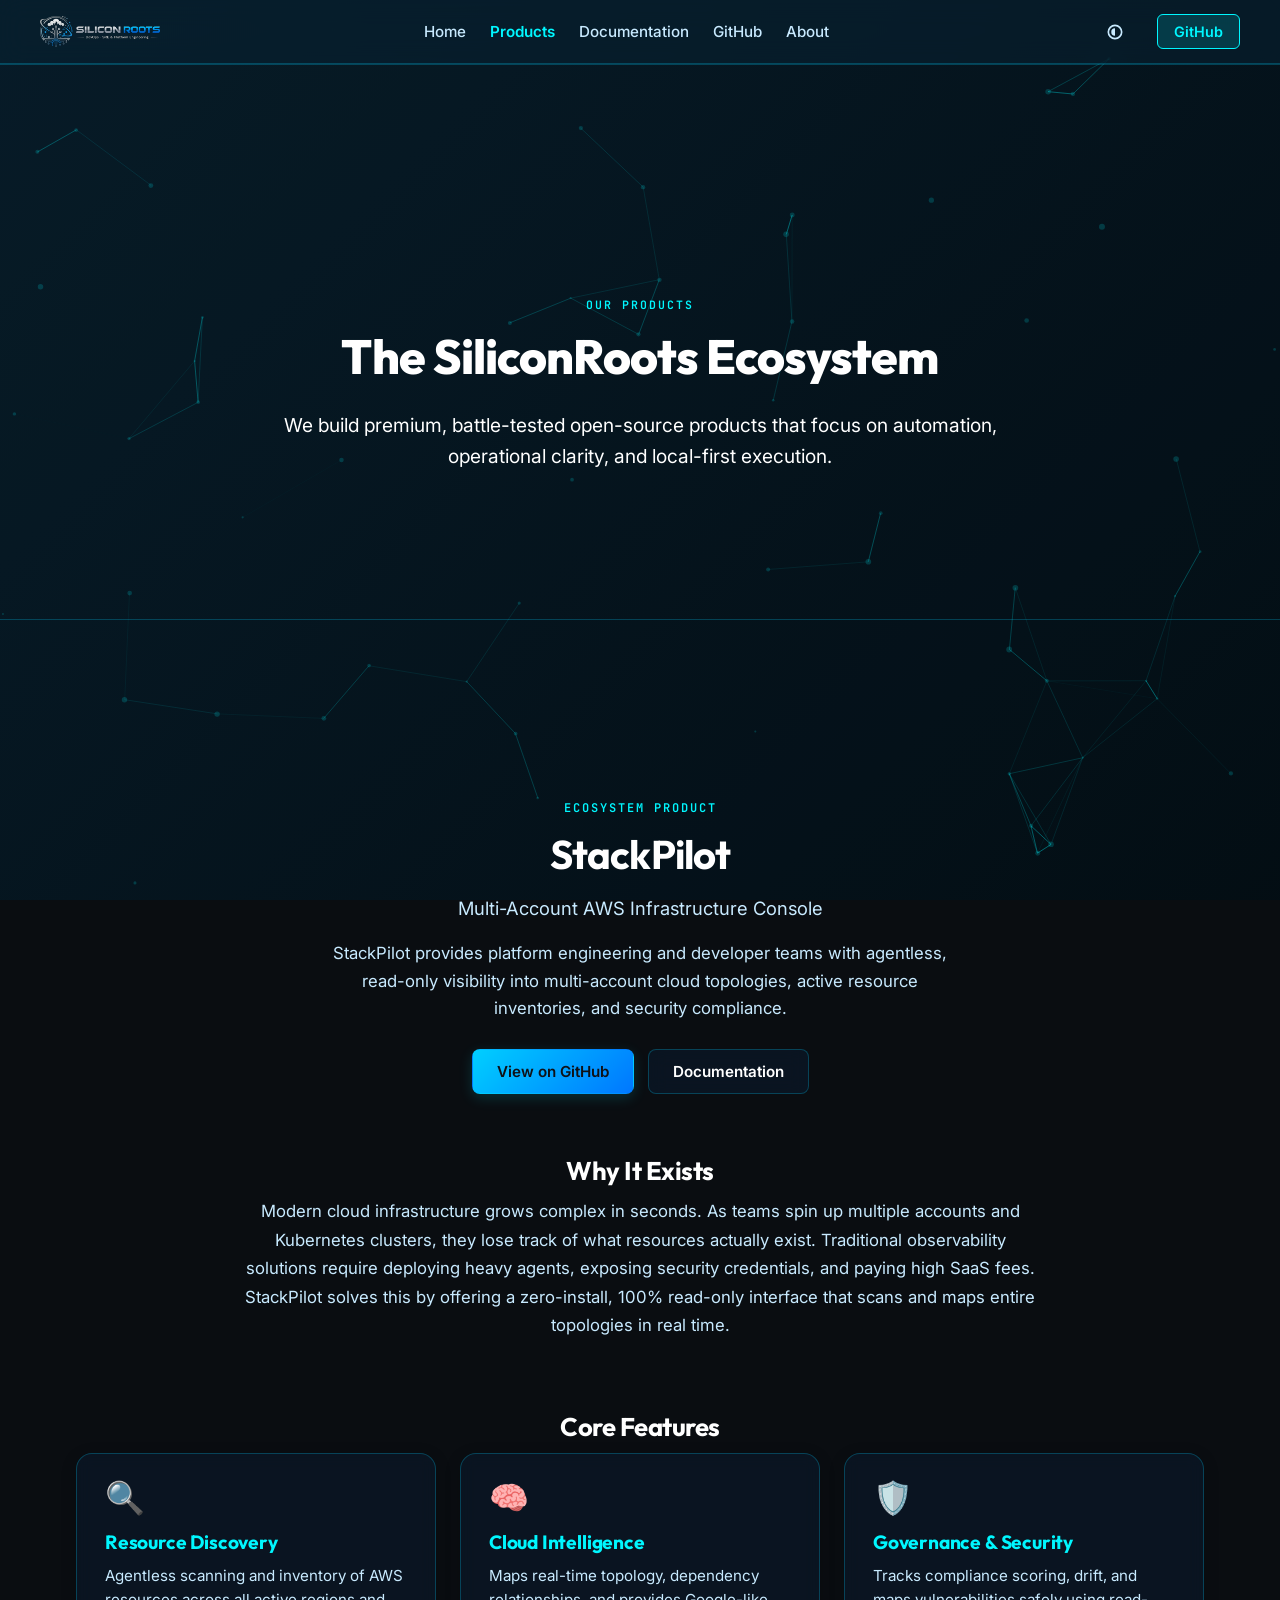
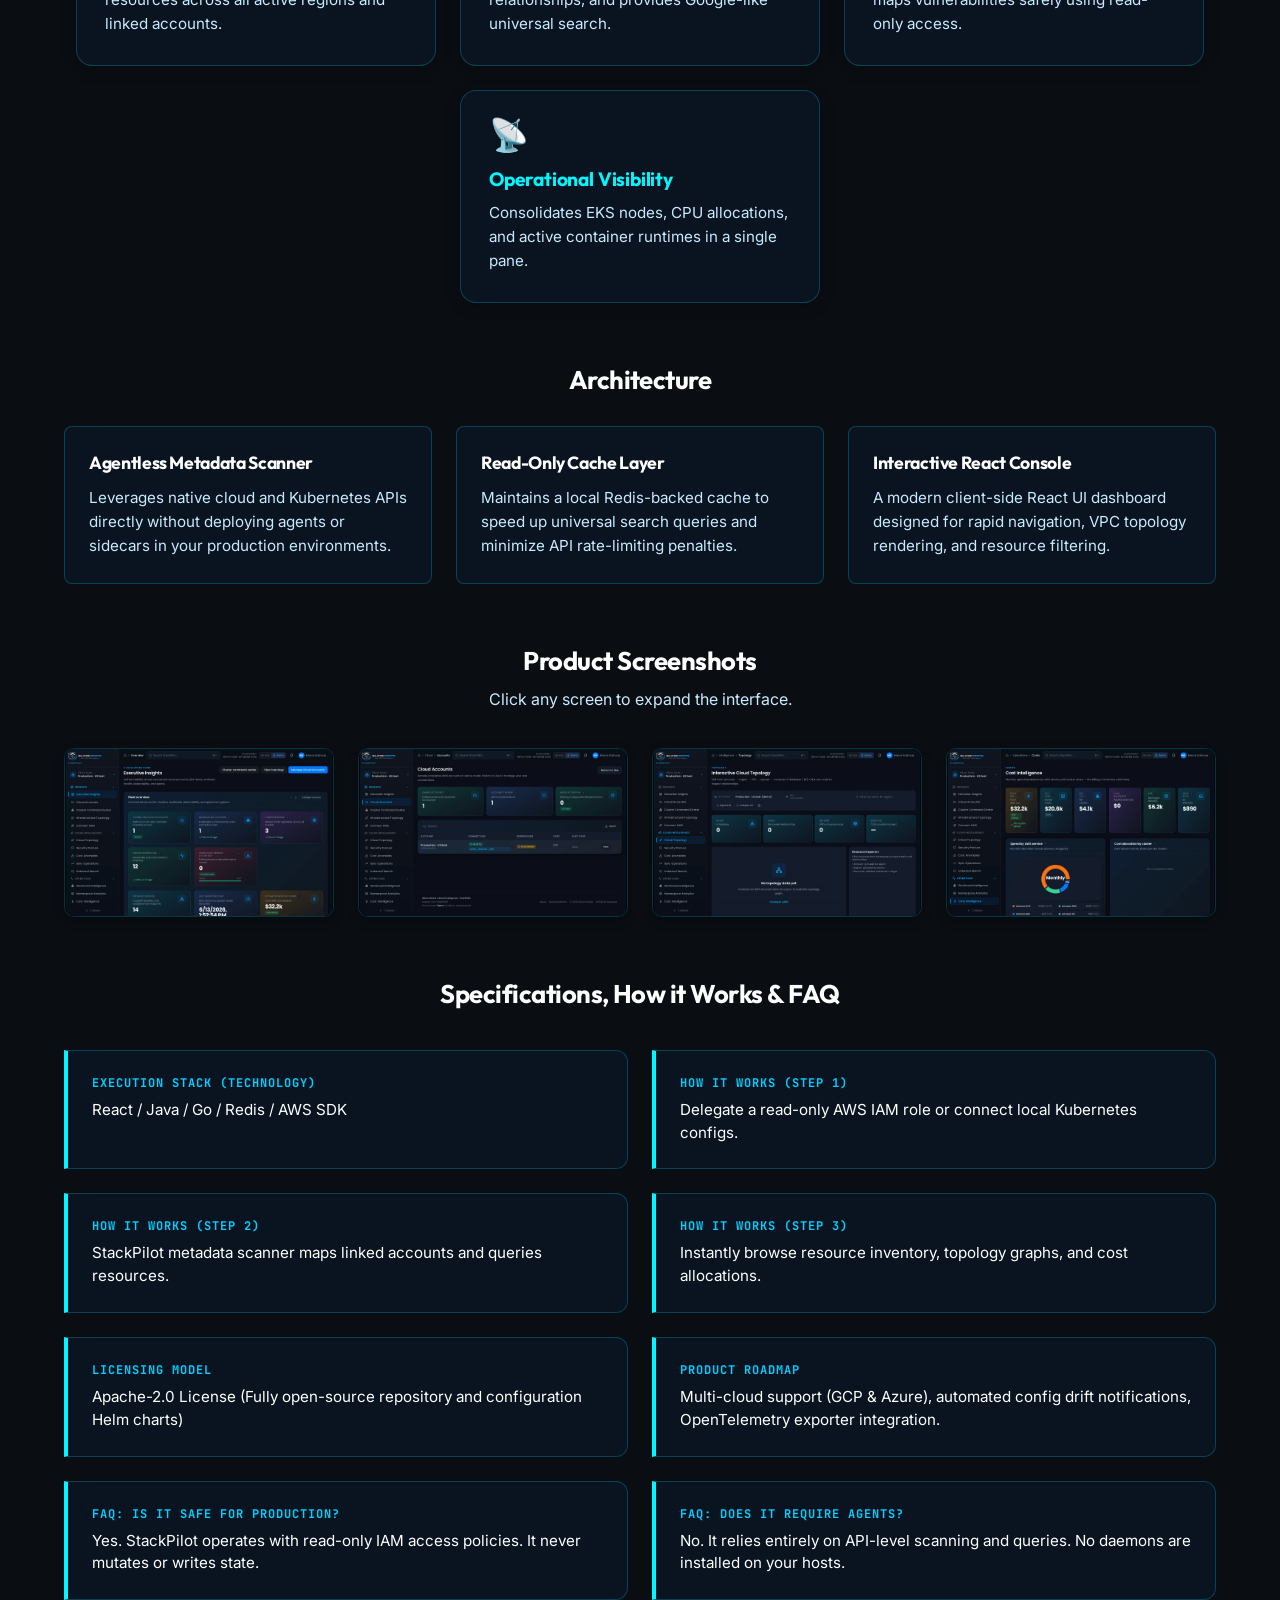
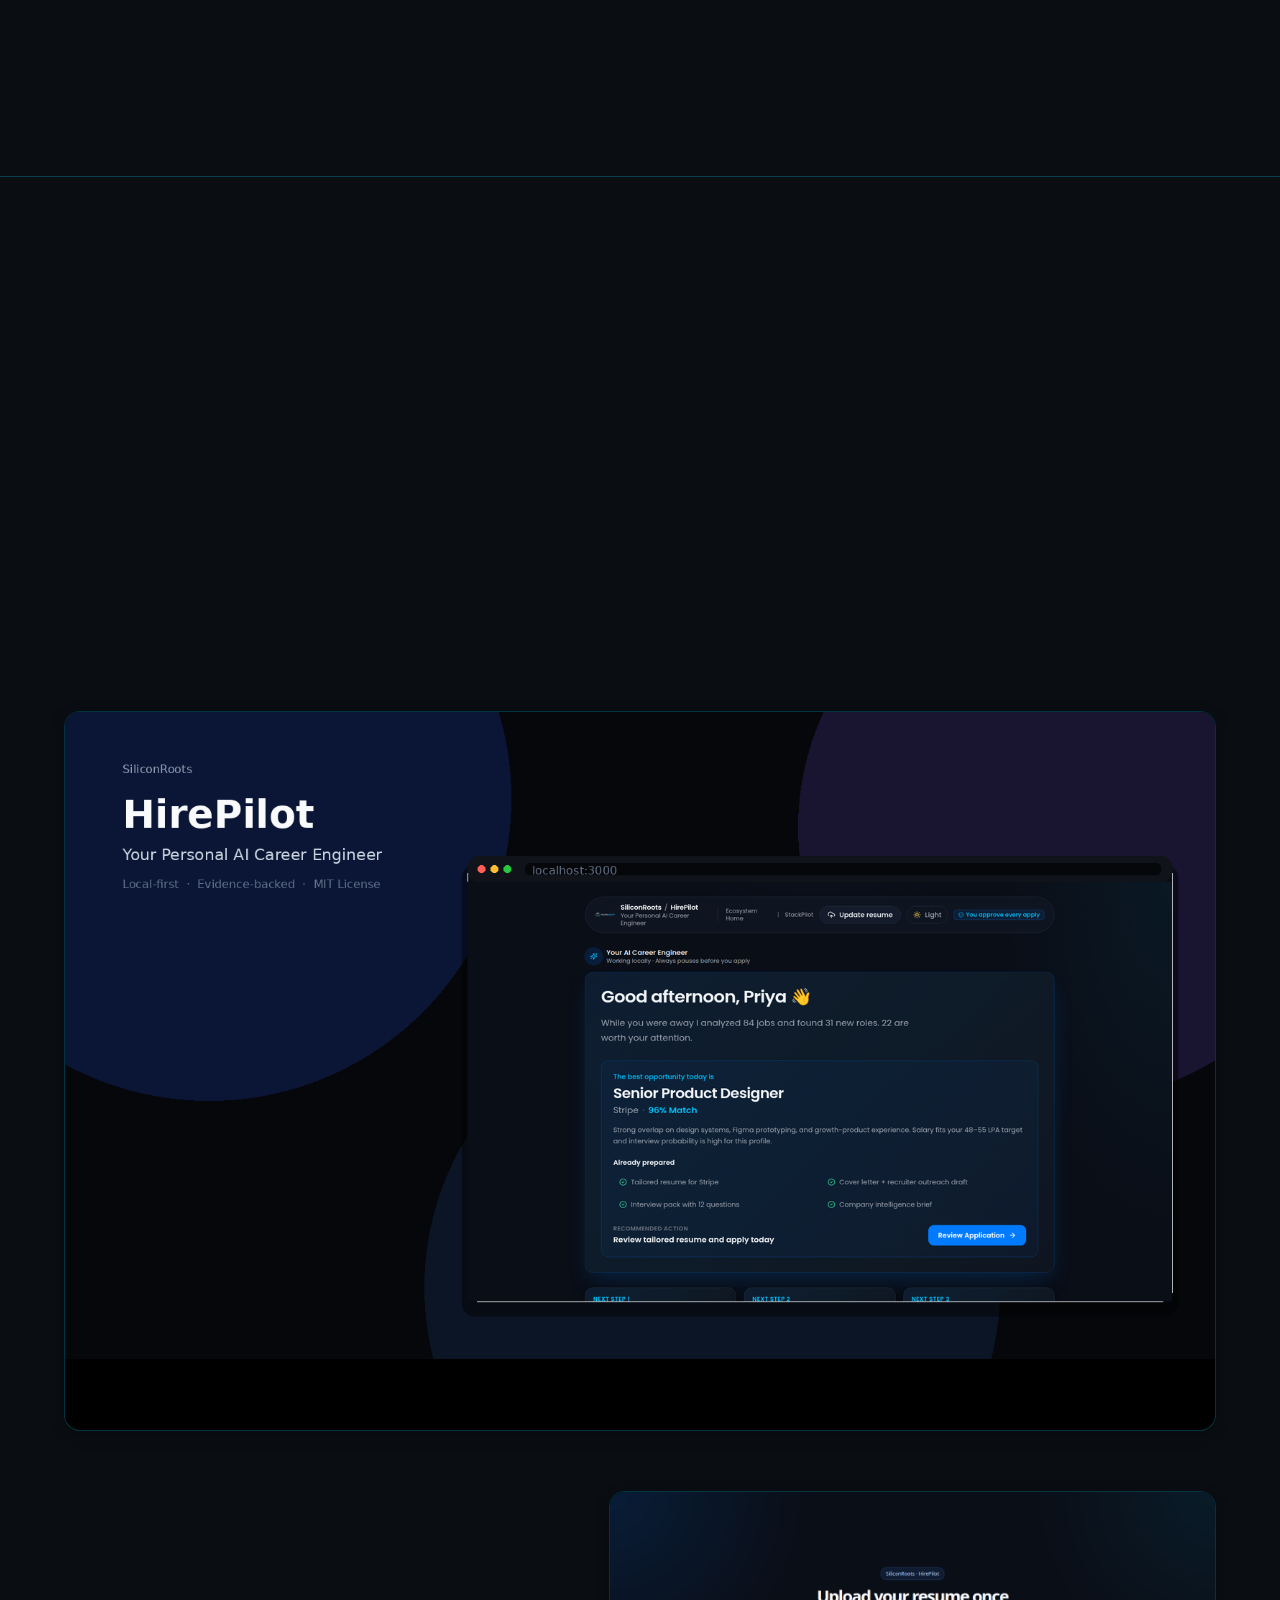
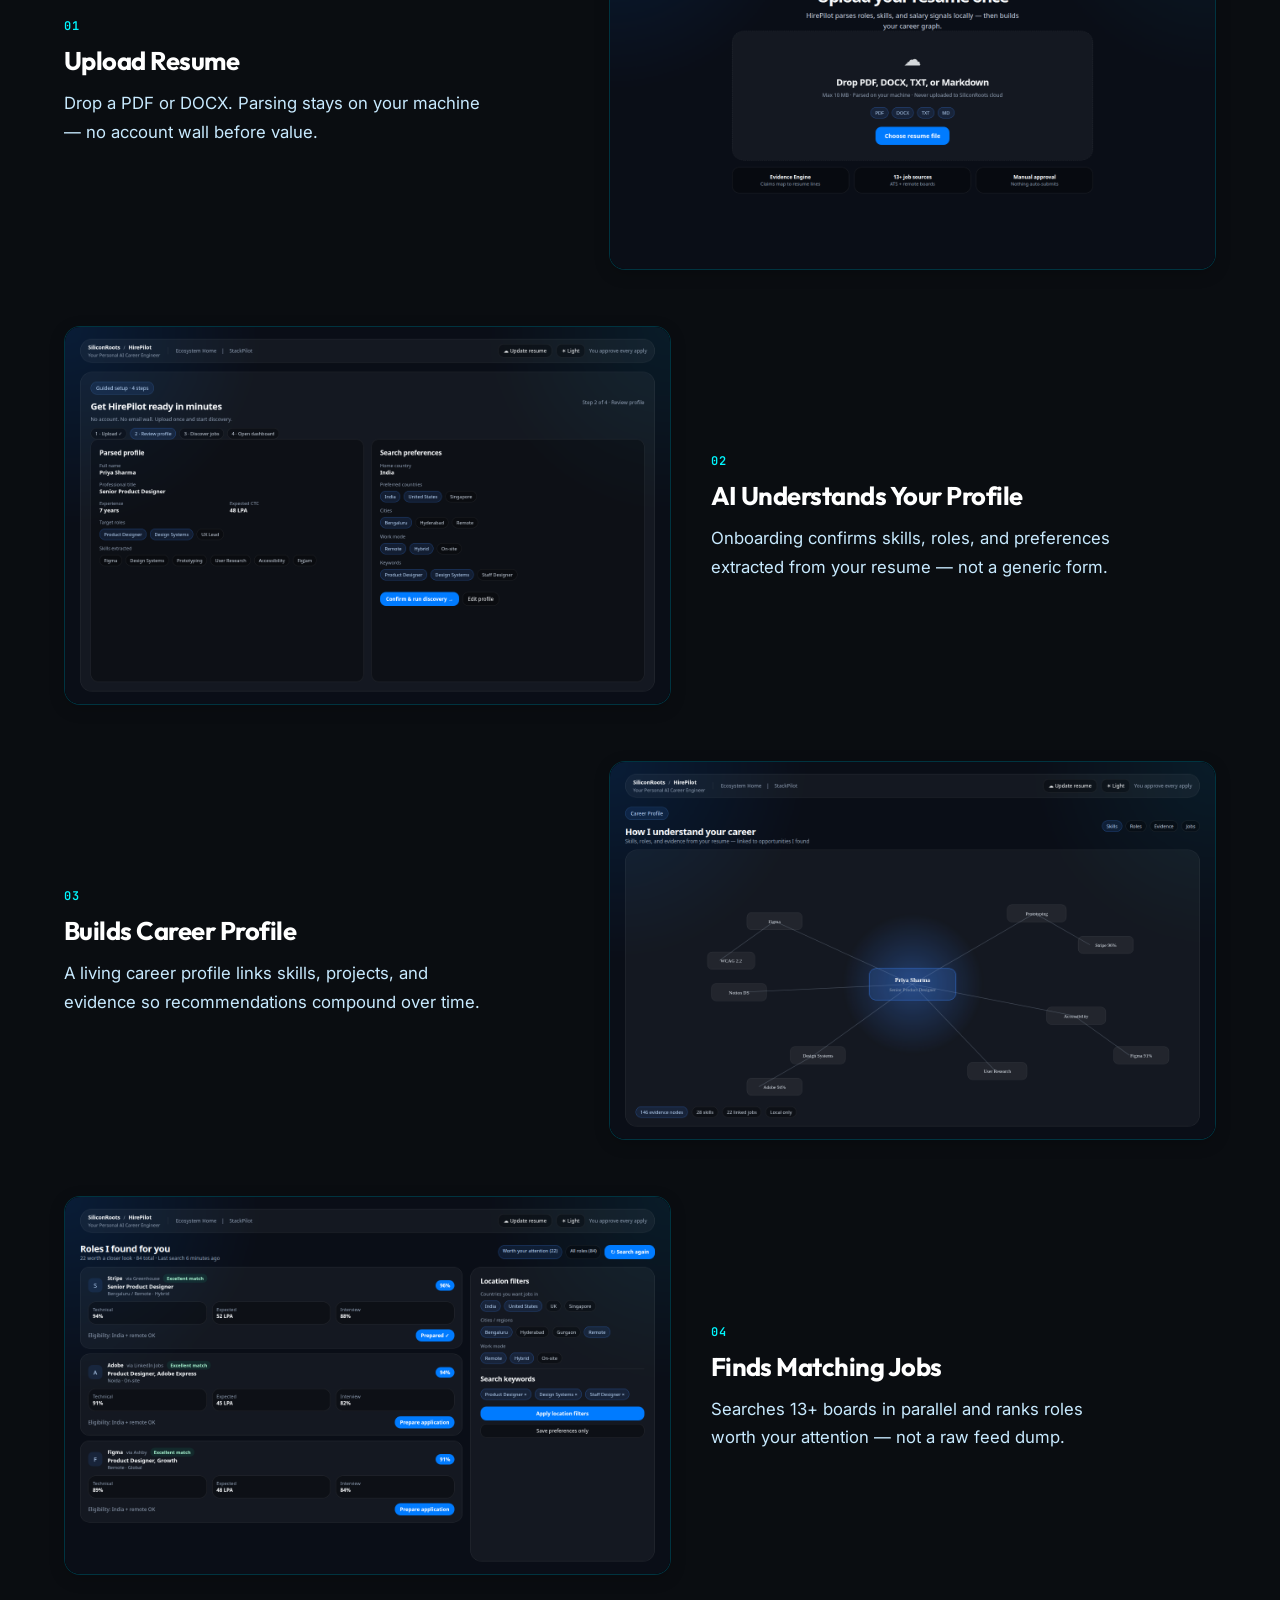
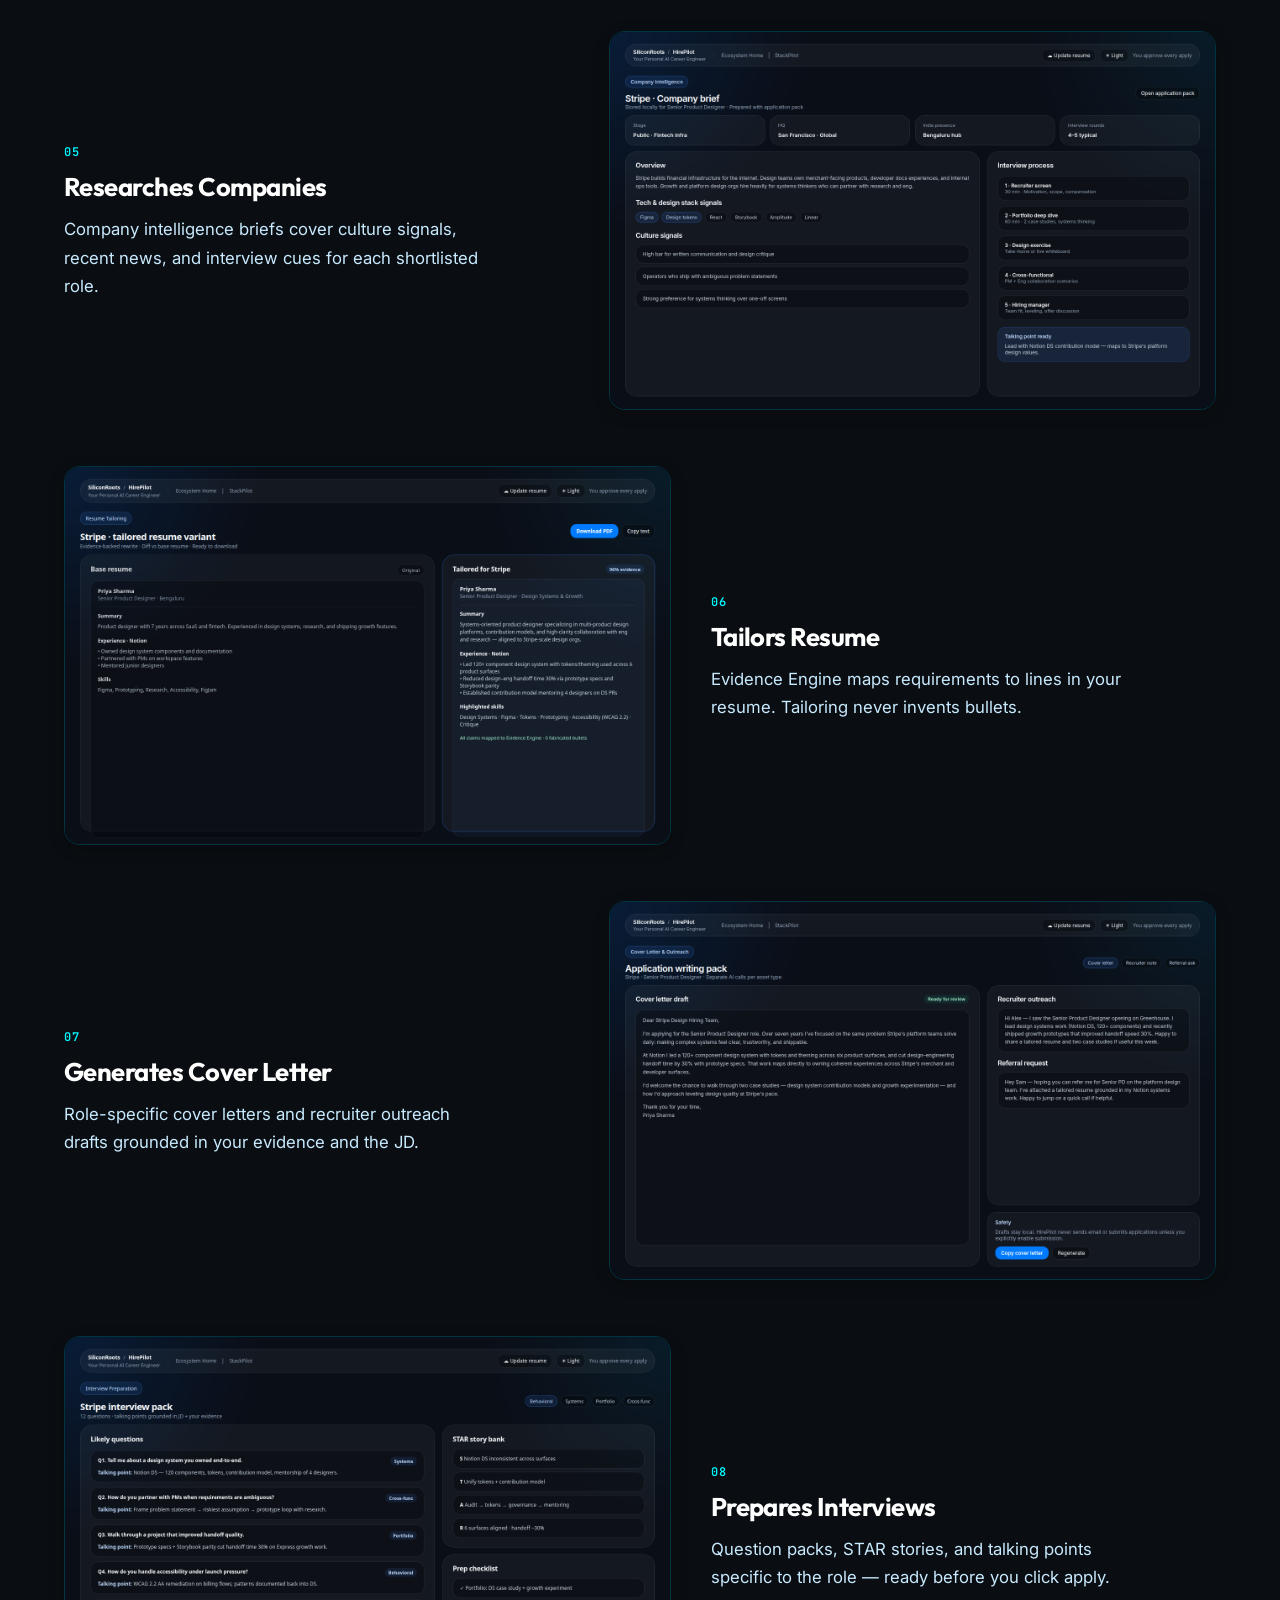
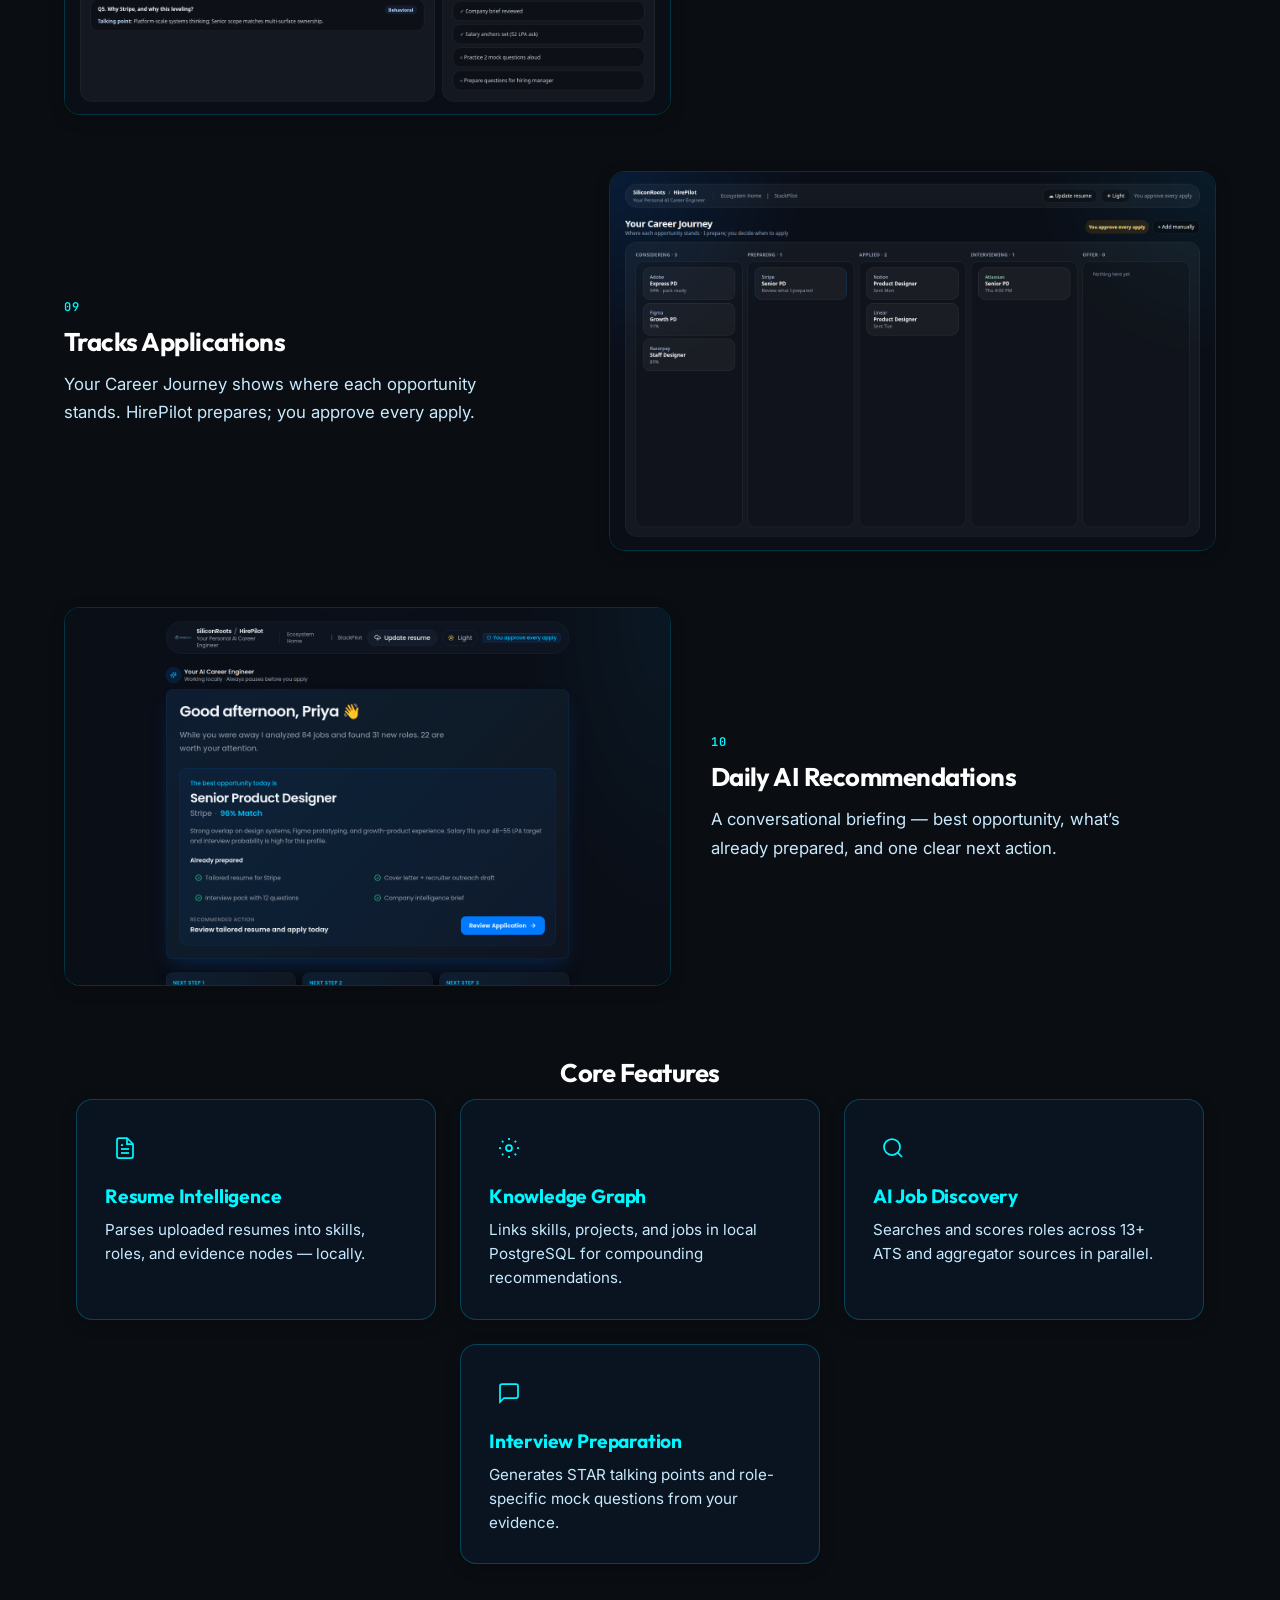
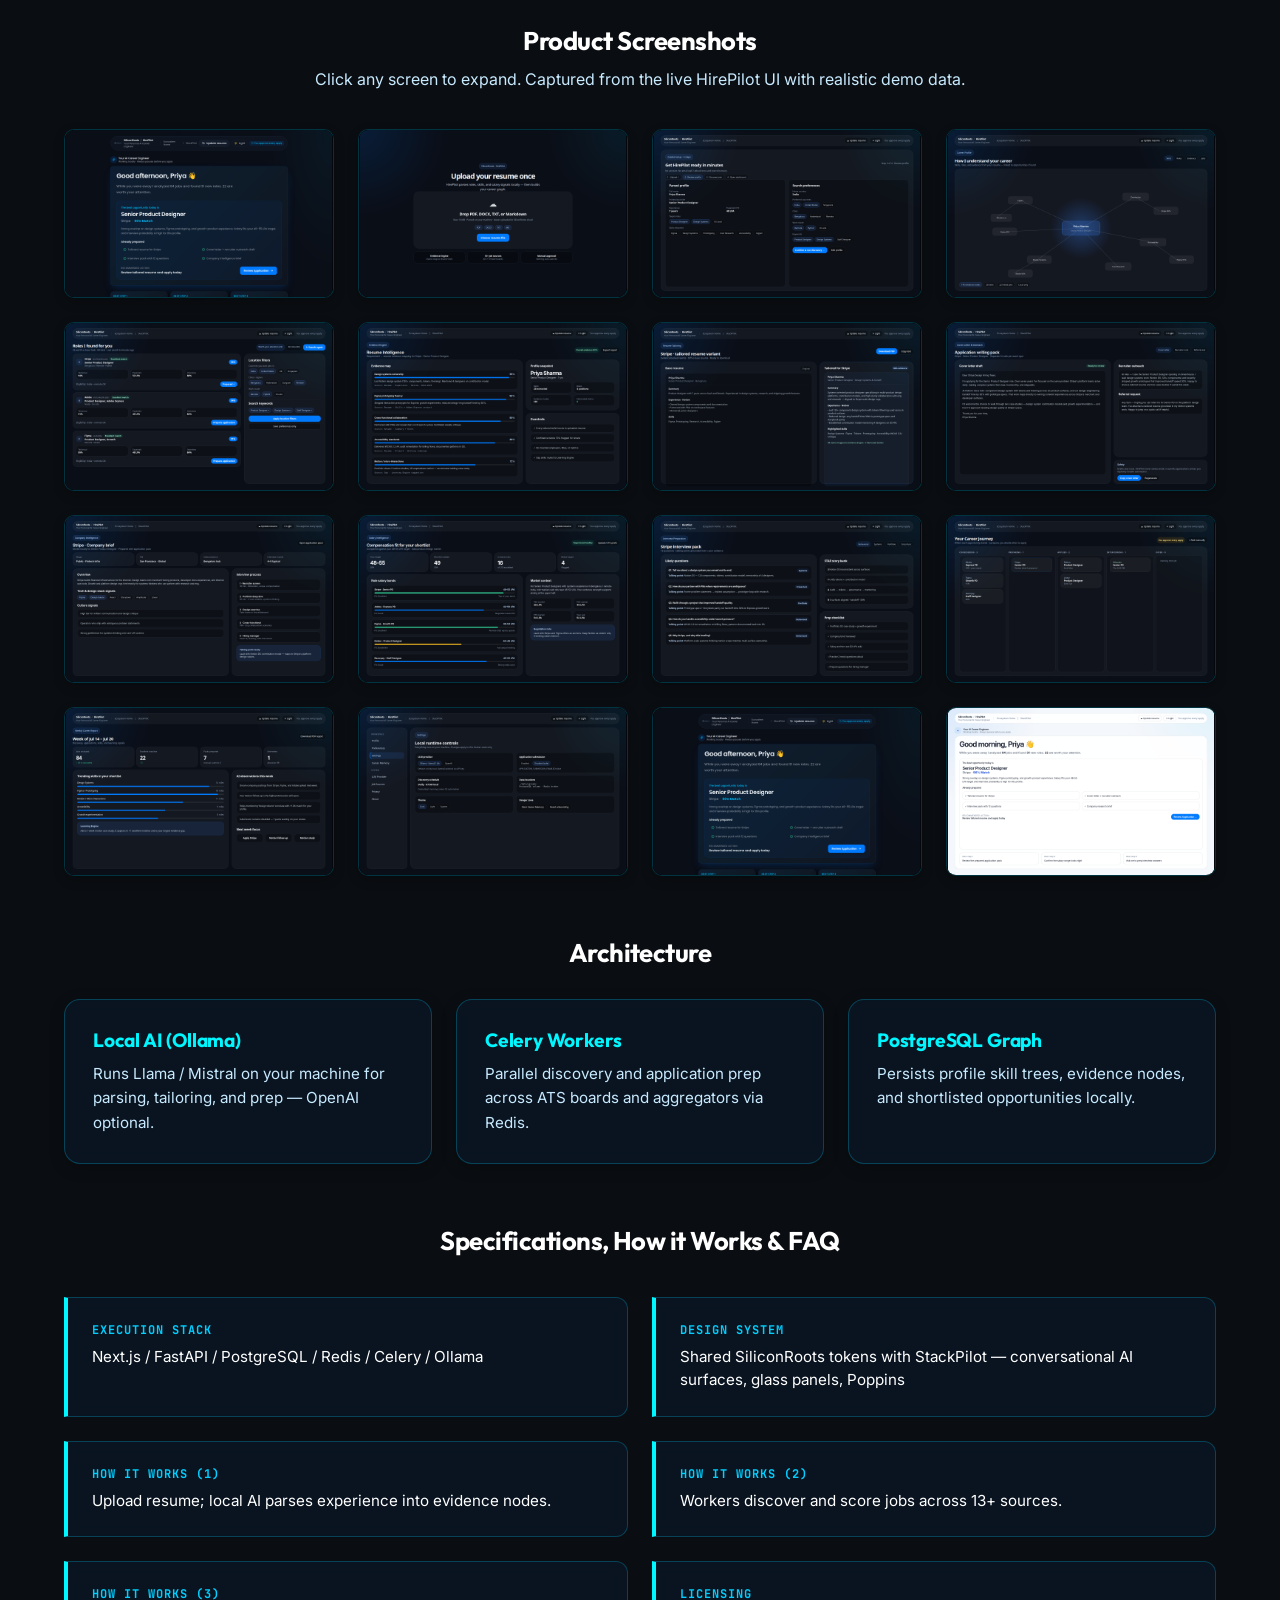
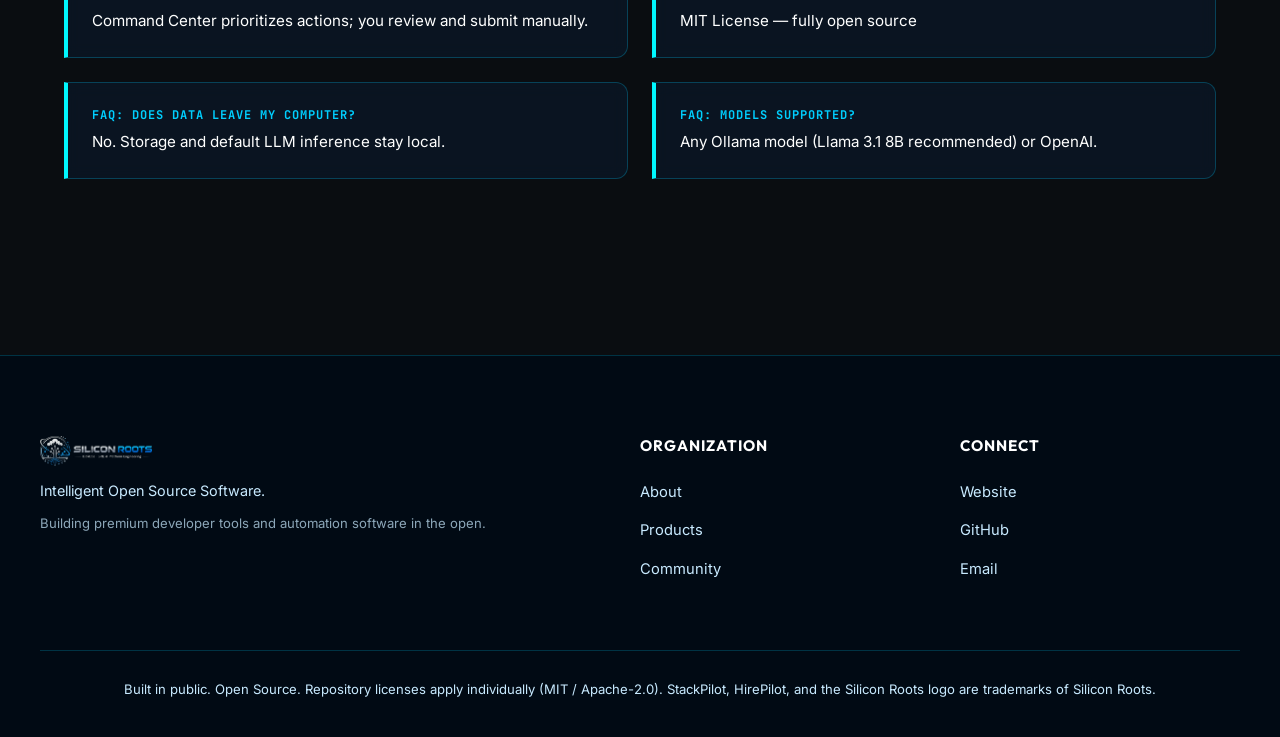
==== commit a2aac7b4: "Refactor layouts to CSS utility classes, defer script loading, and add robots.txt and sitemap.xml" ====
--- a/products.html
+++ b/products.html
@@ -67,7 +67,7 @@
           <path d="M12 21a9 9 0 1 1 0-18 9 9 0 0 1 0 18zm0-2a7 7 0 1 0 0-14 7 7 0 0 0 0 14zm0-2.5A4.5 4.5 0 1 1 12 7.5v9z"/>
         </svg>
       </button>
-      <button id="menu-toggle" class="menu-toggle" aria-label="Open Navigation Menu">
+      <button id="menu-toggle" class="menu-toggle" aria-label="Open Navigation Menu" aria-expanded="false" aria-controls="nav-menu">
         <svg class="menu-toggle-icon" viewBox="0 0 24 24" aria-hidden="true">
           <path d="M3 18h18v-2H3v2zm0-5h18v-2H3v2zm0-7v2h18V6H3z"/>
         </svg>
@@ -75,16 +75,15 @@
       <a href="https://github.com/siliconroots" class="cta-nav-button" target="_blank" rel="noopener">GitHub</a>
     </div>
   </nav>
+  <div class="nav-overlay" id="nav-overlay" aria-hidden="true"></div>
 
   <!-- Products Header -->
-  <header class="longterm-section" style="padding-top: 140px; padding-bottom: 60px;">
+  <header class="longterm-section products-page-header">
     <div class="section-container">
-      <div class="longterm-card reveal" style="background: transparent; border: none; box-shadow: none; padding: 0; text-align: center;">
+      <div class="longterm-card reveal">
         <span class="cta-eyebrow">OUR PRODUCTS</span>
-        <h1 style="font-family: 'Outfit', sans-serif; font-size: 3rem; font-weight: 800; color: var(--text-main); margin-bottom: 20px;">
-          The SiliconRoots Ecosystem
-        </h1>
-        <p class="longterm-lead" style="margin: 0 auto; max-width: 800px;">
+        <h1 class="products-page-title">The SiliconRoots Ecosystem</h1>
+        <p class="longterm-lead products-page-lead">
           We build premium, battle-tested open-source products that focus on automation, operational clarity, and local-first execution.
         </p>
       </div>
@@ -92,7 +91,7 @@
   </header>
 
   <!-- StackPilot Details -->
-  <section class="flagship-section" id="stackpilot" style="border-top: 1px solid var(--card-border); padding: 100px 0;">
+  <section class="flagship-section product-detail-section" id="stackpilot">
     <div class="section-container">
       
       <!-- 1. Overview -->
@@ -110,9 +109,9 @@
       </div>
 
       <!-- 2. Why It Exists -->
-      <div class="capabilities-block reveal" style="margin-top: 60px;">
+      <div class="capabilities-block reveal product-block-spaced">
         <h3 class="gallery-block-title">Why It Exists</h3>
-        <p style="text-align: center; max-width: 800px; margin: 0 auto 40px; color: var(--text-muted); line-height: 1.7; font-size: 1.05rem;">
+        <p class="centered-prose">
           Modern cloud infrastructure grows complex in seconds. As teams spin up multiple accounts and Kubernetes clusters, they lose track of what resources actually exist. Traditional observability solutions require deploying heavy agents, exposing security credentials, and paying high SaaS fees. StackPilot solves this by offering a zero-install, 100% read-only interface that scans and maps entire topologies in real time.
         </p>
       </div>
@@ -145,26 +144,26 @@
       </div>
 
       <!-- 4. Architecture -->
-      <div class="capabilities-block reveal" style="margin-top: 60px;">
+      <div class="capabilities-block reveal product-block-spaced">
         <h3 class="gallery-block-title">Architecture</h3>
-        <div style="display: grid; grid-template-columns: repeat(auto-fit, minmax(280px, 1fr)); gap: 24px; margin-top: 30px;">
-          <div class="trust-card" style="padding: 24px; border: 1px solid var(--card-border); background: var(--card-bg); border-radius: 8px;">
-            <h4 style="color: var(--text-main); margin-bottom: 12px; font-family: 'Outfit', sans-serif;">Agentless Metadata Scanner</h4>
-            <p style="color: var(--text-muted); font-size: 0.95rem; line-height: 1.6;">Leverages native cloud and Kubernetes APIs directly without deploying agents or sidecars in your production environments.</p>
-          </div>
-          <div class="trust-card" style="padding: 24px; border: 1px solid var(--card-border); background: var(--card-bg); border-radius: 8px;">
-            <h4 style="color: var(--text-main); margin-bottom: 12px; font-family: 'Outfit', sans-serif;">Read-Only Cache Layer</h4>
-            <p style="color: var(--text-muted); font-size: 0.95rem; line-height: 1.6;">Maintains a local Redis-backed cache to speed up universal search queries and minimize API rate-limiting penalties.</p>
-          </div>
-          <div class="trust-card" style="padding: 24px; border: 1px solid var(--card-border); background: var(--card-bg); border-radius: 8px;">
-            <h4 style="color: var(--text-main); margin-bottom: 12px; font-family: 'Outfit', sans-serif;">Interactive React Console</h4>
-            <p style="color: var(--text-muted); font-size: 0.95rem; line-height: 1.6;">A modern client-side React UI dashboard designed for rapid navigation, VPC topology rendering, and resource filtering.</p>
+        <div class="architecture-grid">
+          <div class="architecture-card">
+            <h4>Agentless Metadata Scanner</h4>
+            <p>Leverages native cloud and Kubernetes APIs directly without deploying agents or sidecars in your production environments.</p>
+          </div>
+          <div class="architecture-card">
+            <h4>Read-Only Cache Layer</h4>
+            <p>Maintains a local Redis-backed cache to speed up universal search queries and minimize API rate-limiting penalties.</p>
+          </div>
+          <div class="architecture-card">
+            <h4>Interactive React Console</h4>
+            <p>A modern client-side React UI dashboard designed for rapid navigation, VPC topology rendering, and resource filtering.</p>
           </div>
         </div>
       </div>
 
       <!-- 5. Screenshots -->
-      <div class="gallery-block reveal" data-delay="100" style="margin-top: 60px;">
+      <div class="gallery-block reveal product-block-spaced">
         <h3 class="gallery-block-title">Product Screenshots</h3>
         <p class="gallery-block-sub">Click any screen to expand the interface.</p>
         <div class="gallery-grid">
@@ -190,7 +189,7 @@
       <!-- 6. Technology -->
       <!-- 7. How It Works -->
       <!-- 8. Documentation / 9. GitHub / 10. License / 11. Roadmap / 12. FAQ -->
-      <div class="specs-block reveal" data-delay="100" style="margin-top: 60px;">
+      <div class="specs-block reveal product-block-spaced">
         <h3 class="gallery-block-title">Specifications, How it Works &amp; FAQ</h3>
         <div class="specs-grid">
           <div class="spec-item">
@@ -231,7 +230,7 @@
   </section>
 
   <!-- HirePilot Details -->
-  <section class="flagship-section" id="hirepilot" style="border-top: 1px solid var(--card-border); padding: 100px 0;">
+  <section class="flagship-section product-detail-section" id="hirepilot">
     <div class="section-container">
       
       <div class="section-header reveal">
@@ -247,13 +246,13 @@
         </div>
       </div>
 
-      <div class="reveal" style="margin-top: 48px;">
-        <div class="product-story-media gallery-item" data-src="./assets/screenshots/hero.png" data-caption="HirePilot — Your AI Career Engineer" tabindex="0" style="max-width: 1100px; margin: 0 auto;">
-          <img src="./assets/screenshots/hero.png" alt="HirePilot hero — AI Career Engineer briefing" loading="lazy" />
-        </div>
-      </div>
-
-      <div class="product-story reveal" style="margin-top: 64px;">
+      <div class="reveal product-block-spaced">
+        <div class="product-story-media gallery-item product-hero-media" data-src="./assets/screenshots/hero.png" data-caption="HirePilot — Your AI Career Engineer" tabindex="0">
+          <img src="./assets/screenshots/hero.png" alt="HirePilot hero — AI Career Engineer briefing" loading="lazy" width="1280" height="720" />
+        </div>
+      </div>
+
+      <div class="product-story reveal product-block-spaced">
         <div class="product-story-row">
           <div class="product-story-copy">
             <span class="product-story-step">01</span>
@@ -390,7 +389,7 @@
         </div>
       </div>
 
-      <div class="gallery-block reveal" data-delay="100" style="margin-top: 60px;">
+      <div class="gallery-block reveal product-block-spaced">
         <h3 class="gallery-block-title">Product Screenshots</h3>
         <p class="gallery-block-sub">Click any screen to expand. Captured from the live HirePilot UI with realistic demo data.</p>
         <div class="gallery-grid gallery-grid-wide">
@@ -461,9 +460,9 @@
         </div>
       </div>
 
-      <div class="capabilities-block reveal" style="margin-top: 60px;">
+      <div class="capabilities-block reveal product-block-spaced">
         <h3 class="gallery-block-title">Architecture</h3>
-        <div style="display: grid; grid-template-columns: repeat(auto-fit, minmax(280px, 1fr)); gap: 24px; margin-top: 30px;">
+        <div class="architecture-grid">
           <div class="feature trust-card">
             <h3>Local AI (Ollama)</h3>
             <p>Runs Llama / Mistral on your machine for parsing, tailoring, and prep — OpenAI optional.</p>
@@ -479,7 +478,7 @@
         </div>
       </div>
 
-      <div class="specs-block reveal" data-delay="100" style="margin-top: 60px;">
+      <div class="specs-block reveal product-block-spaced">
         <h3 class="gallery-block-title">Specifications, How it Works &amp; FAQ</h3>
         <div class="specs-grid">
           <div class="spec-item">
@@ -570,6 +569,6 @@
   </footer>
 
   <!-- Core JavaScript file -->
-  <script src="./assets/js/main.js"></script>
+  <script src="./assets/js/main.js" defer></script>
 </body>
 </html>
--- a/assets/css/styles.css
+++ b/assets/css/styles.css
@@ -2,13 +2,24 @@
   /* Brand Theme Variables (Dark Mode Default) */
   --font-mono: 'JetBrains Mono', ui-monospace, 'SF Mono', 'Roboto Mono', Menlo, Consolas, monospace;
 
+  /* Responsive design tokens */
+  --nav-height: 64px;
+  --space-xs: clamp(0.5rem, 1.5vw, 0.75rem);
+  --space-sm: clamp(0.75rem, 2vw, 1rem);
+  --space-md: clamp(1rem, 2.5vw, 1.5rem);
+  --space-lg: clamp(1.5rem, 3vw, 2rem);
+  --space-xl: clamp(2rem, 4vw, 3rem);
+  --space-2xl: clamp(3rem, 6vw, 5.5rem);
+  --container-pad-x: clamp(1rem, 4vw, 1.5rem);
+  --section-pad-y: clamp(3.5rem, 8vw, 5.5rem);
+  --touch-min: 44px;
+
   /* Design System Tokens */
   --card-radius: 16px;
-  --card-pad: 28px;
-  --card-gap: 24px;
-  --section-pad-y: 88px;
-  --content-narrow: 880px;
-  --content-wide: 1040px;
+  --card-pad: clamp(1.25rem, 3vw, 1.75rem);
+  --card-gap: clamp(1rem, 2.5vw, 1.5rem);
+  --content-narrow: min(880px, 100%);
+  --content-wide: min(1040px, 100%);
   --card-shadow-rest: 0 4px 16px rgba(0, 0, 0, 0.18);
   --card-shadow-hover: 0 16px 40px rgba(0, 0, 0, 0.28);
 
@@ -81,7 +92,28 @@
 
 html {
   scroll-behavior: smooth;
-  scroll-padding-top: 80px;
+  scroll-padding-top: calc(var(--nav-height) + 12px);
+}
+
+@media (prefers-reduced-motion: reduce) {
+  html {
+    scroll-behavior: auto;
+  }
+
+  *, *::before, *::after {
+    animation-duration: 0.01ms !important;
+    animation-iteration-count: 1 !important;
+    transition-duration: 0.01ms !important;
+  }
+
+  .reveal {
+    opacity: 1;
+    transform: none;
+  }
+
+  canvas#particles {
+    display: none;
+  }
 }
 
 body {
@@ -129,26 +161,26 @@
 
 /* Common Layout Containers */
 .section-container {
-  max-width: 1200px;
+  max-width: min(1200px, 100%);
   margin: 0 auto;
-  padding: var(--section-pad-y) 24px;
+  padding: var(--section-pad-y) var(--container-pad-x);
 }
 
 .section-header {
   text-align: center;
-  max-width: 720px;
-  margin: 0 auto 56px;
+  max-width: min(720px, 100%);
+  margin: 0 auto clamp(2rem, 5vw, 3.5rem);
 }
 
 .section-title {
-  font-size: 2.5rem;
+  font-size: clamp(1.75rem, 4vw + 0.5rem, 2.5rem);
   line-height: 1.2;
-  margin-bottom: 16px;
+  margin-bottom: var(--space-sm);
   color: var(--text-main);
 }
 
 .section-subtitle {
-  font-size: 1.15rem;
+  font-size: clamp(1rem, 2vw + 0.25rem, 1.15rem);
   line-height: 1.6;
   color: var(--text-muted);
 }
@@ -238,14 +270,16 @@
   display: inline-flex;
   align-items: center;
   justify-content: center;
+  min-height: var(--touch-min);
   padding: 12px 24px;
-  font-size: 0.95rem;
+  font-size: clamp(0.875rem, 2vw, 0.95rem);
   font-weight: 600;
   border-radius: 8px;
   text-decoration: none;
   transition: all 0.25s cubic-bezier(0.4, 0, 0.2, 1);
   cursor: pointer;
   border: 1px solid transparent;
+  white-space: nowrap;
 }
 
 .btn-primary {
@@ -289,15 +323,34 @@
   position: sticky;
   top: 0;
   z-index: 1000;
+  height: var(--nav-height);
   backdrop-filter: blur(12px);
   -webkit-backdrop-filter: blur(12px);
   background: var(--nav-bg);
   border-bottom: 1px solid var(--card-border);
-  padding: 15px 40px;
+  padding: 0 clamp(1rem, 4vw, 2.5rem);
   display: flex;
   justify-content: space-between;
   align-items: center;
-  transition: all 0.3s;
+  gap: var(--space-sm);
+  transition: background 0.3s;
+}
+
+.nav-overlay {
+  display: none;
+  position: fixed;
+  inset: 0;
+  top: var(--nav-height);
+  background: rgba(0, 0, 0, 0.45);
+  z-index: 999;
+  opacity: 0;
+  visibility: hidden;
+  transition: opacity 0.3s ease, visibility 0.3s ease;
+}
+
+.nav-overlay.active {
+  opacity: 1;
+  visibility: visible;
 }
 
 .brand-logo-container {
@@ -329,6 +382,14 @@
   font-size: 0.95rem;
   font-weight: 500;
   transition: color 0.2s;
+  min-height: var(--touch-min);
+  display: inline-flex;
+  align-items: center;
+}
+
+.nav-links a.active {
+  color: var(--accent);
+  font-weight: 600;
 }
 
 .nav-links a:hover {
@@ -350,8 +411,11 @@
   align-items: center;
   justify-content: center;
   transition: color 0.2s;
-  padding: 6px;
+  padding: 0;
+  width: var(--touch-min);
+  height: var(--touch-min);
   border-radius: 50%;
+  flex-shrink: 0;
 }
 
 .theme-toggle:hover {
@@ -368,8 +432,11 @@
   align-items: center;
   justify-content: center;
   transition: color 0.2s, background 0.2s;
-  padding: 6px;
+  padding: 0;
+  width: var(--touch-min);
+  height: var(--touch-min);
   border-radius: 8px;
+  flex-shrink: 0;
 }
 
 .menu-toggle:hover {
@@ -409,26 +476,27 @@
 
 /* HERO SECTION */
 .hero-section {
-  padding: 80px 20px 40px;
-  max-width: 1200px;
+  padding: clamp(2rem, 6vw, 5rem) var(--container-pad-x) clamp(1.5rem, 4vw, 2.5rem);
+  max-width: min(1200px, 100%);
   margin: 0 auto;
 }
 
 .hero-container {
   display: grid;
-  grid-template-columns: 1.1fr 1fr;
-  gap: 40px;
+  grid-template-columns: minmax(0, 1.1fr) minmax(0, 1fr);
+  gap: clamp(1.5rem, 4vw, 2.5rem);
   align-items: center;
 }
 
 .hero-content {
   text-align: left;
+  min-width: 0;
 }
 
 .hero-headline {
-  font-size: 3.5rem;
-  line-height: 1.15;
-  margin-bottom: 24px;
+  font-size: clamp(2rem, 5vw + 0.5rem, 3.5rem);
+  line-height: 1.12;
+  margin-bottom: var(--space-md);
   color: var(--text-main);
   font-weight: 800;
 }
@@ -436,14 +504,15 @@
 .gradient-text {
   background: linear-gradient(135deg, var(--accent), var(--accent-secondary));
   -webkit-background-clip: text;
+  background-clip: text;
   -webkit-text-fill-color: transparent;
 }
 
 .hero-subtitle {
-  font-size: 1.25rem;
+  font-size: clamp(1rem, 2vw + 0.35rem, 1.25rem);
   line-height: 1.6;
   color: var(--text-muted);
-  margin-bottom: 36px;
+  margin-bottom: var(--space-lg);
 }
 
 .hero-cta-group {
@@ -600,9 +669,10 @@
 .showcase-slide img {
   width: 100%;
   height: 100%;
-  object-fit: cover;
+  object-fit: contain;
   object-position: top center;
   display: block;
+  background: #04080e;
 }
 
 /* Slide Caption Layout */
@@ -639,7 +709,9 @@
   gap: 6px;
   align-items: center;
   margin-top: 6px;
-  flex-wrap: nowrap;
+  flex-wrap: wrap;
+  justify-content: flex-end;
+  max-width: 100%;
 }
 
 .showcase-indicators .indicator {
@@ -682,9 +754,10 @@
 .gallery-item img {
   width: 100%;
   height: 100%;
-  object-fit: cover;
+  object-fit: contain;
   object-position: top center;
   transition: transform 0.5s ease;
+  background: #04080e;
 }
 
 .gallery-overlay {
@@ -899,13 +972,13 @@
 }
 
 .editorial-left h2 {
-  font-size: 2.5rem;
+  font-size: clamp(1.75rem, 4vw + 0.25rem, 2.5rem);
   line-height: 1.2;
-  margin-bottom: 20px;
+  margin-bottom: var(--space-md);
 }
 
 .editorial-lead {
-  font-size: 1.15rem;
+  font-size: clamp(1rem, 2vw + 0.25rem, 1.15rem);
   line-height: 1.65;
   color: var(--text-muted);
 }
@@ -1148,7 +1221,7 @@
 }
 
 .ready-cta-card h2 {
-  font-size: 2.5rem;
+  font-size: clamp(1.75rem, 4vw + 0.5rem, 2.5rem);
   font-weight: 800;
   line-height: 1.2;
   margin-bottom: 16px;
@@ -1541,6 +1614,7 @@
 .btn-sm {
   padding: 8px 16px;
   font-size: 0.85rem;
+  min-height: var(--touch-min);
 }
 
 .gallery-block,
@@ -1939,6 +2013,7 @@
   display: flex;
   gap: 12px;
   align-items: center;
+  flex-wrap: wrap;
 }
 
 /* TECHNICAL SPECIFICATIONS MATRIX */
@@ -1994,15 +2069,11 @@
 
 /* RESPONSIVE LAYOUTS & MEDIA QUERIES */
 
-/* Large Laptop / Desktop Breakpoints */
+/* Large Laptop / Desktop */
 @media (max-width: 1024px) {
-  .hero-headline {
-    font-size: 3rem;
-  }
-
   .editorial-grid {
     grid-template-columns: 1fr;
-    gap: 40px;
+    gap: clamp(1.5rem, 4vw, 2.5rem);
   }
 
   .flagship-card {
@@ -2018,128 +2089,227 @@
 
   .projects-landscape-grid {
     grid-template-columns: 1fr;
-    max-width: 560px;
+    max-width: min(560px, 100%);
     margin-left: auto;
     margin-right: auto;
   }
-}
-
-/* Tablet Breakpoints */
+
+  .gallery-grid {
+    grid-template-columns: repeat(3, 1fr);
+  }
+}
+
+/* Tablet & Mobile Navigation */
 @media (max-width: 768px) {
-  .navbar {
-    padding: 15px 20px;
-    flex-wrap: wrap;
-    gap: 15px;
-  }
-  
+  .nav-overlay {
+    display: block;
+  }
+
   .menu-toggle {
     display: flex;
   }
-  
+
+  .cta-nav-button {
+    display: none;
+  }
+
   .nav-links {
-    display: none; /* Can be toggled or folded, default hidden for clean premium mobile */
-    position: absolute;
-    top: 100%;
+    position: fixed;
+    top: var(--nav-height);
     left: 0;
-    width: 100%;
+    right: 0;
+    z-index: 1001;
     background: var(--nav-bg);
-    backdrop-filter: blur(16px);
-    -webkit-backdrop-filter: blur(16px);
+    backdrop-filter: blur(20px);
+    -webkit-backdrop-filter: blur(20px);
     border-bottom: 1px solid var(--card-border);
     flex-direction: column;
-    padding: 24px;
-    gap: 18px;
-    align-items: flex-start;
-    box-shadow: 0 15px 35px rgba(0, 0, 0, 0.6);
+    padding: var(--space-md) var(--container-pad-x) var(--space-lg);
+    gap: 4px;
+    align-items: stretch;
+    box-shadow: 0 20px 40px rgba(0, 0, 0, 0.35);
+    transform: translateY(-12px);
+    opacity: 0;
+    visibility: hidden;
+    pointer-events: none;
+    transition: transform 0.35s cubic-bezier(0.4, 0, 0.2, 1),
+                opacity 0.3s ease,
+                visibility 0.35s ease;
   }
 
   .nav-links.active {
-    display: flex;
-  }
-  
+    transform: translateY(0);
+    opacity: 1;
+    visibility: visible;
+    pointer-events: auto;
+  }
+
+  .nav-links a {
+    width: 100%;
+    padding: 12px 16px;
+    border-radius: 8px;
+    font-size: 1rem;
+  }
+
+  .nav-links a:hover,
+  .nav-links a:focus-visible {
+    background: var(--accent-subtle);
+    color: var(--accent);
+  }
+
+  body.nav-open {
+    overflow: hidden;
+  }
+
   .hero-container {
     grid-template-columns: 1fr;
-    gap: 40px;
-  }
-  
-  .hero-headline {
-    font-size: 2.5rem;
+    gap: clamp(1.5rem, 5vw, 2.5rem);
+  }
+
+  .hero-content {
     text-align: center;
   }
-  
-  .hero-subtitle {
-    font-size: 1.15rem;
-    text-align: center;
-  }
-  
+
+  .hero-mission-quote {
+    text-align: left;
+    max-width: 28rem;
+    margin-left: auto;
+    margin-right: auto;
+  }
+
   .hero-cta-group {
     justify-content: center;
-  }
-
-  .flagship-title {
-    font-size: 2.2rem;
+    width: 100%;
+  }
+
+  .hero-showcase {
+    min-width: 0;
+    width: 100%;
+  }
+
+  .browser-address {
+    font-size: 0.65rem;
+    padding: 4px 8px;
+  }
+
+  .showcase-nav-btn {
+    min-width: var(--touch-min);
+    min-height: 32px;
   }
 
   .footer-grid {
     grid-template-columns: 1fr;
     text-align: center;
-    gap: 30px;
-  }
-  
+    gap: var(--space-lg);
+  }
+
+  .footer-col a {
+    min-height: var(--touch-min);
+    display: inline-flex;
+    align-items: center;
+    justify-content: center;
+  }
+
   .brand-col {
     align-items: center;
   }
-  
+
   .lightbox-nav {
-    width: 40px;
-    height: 40px;
-  }
-  
+    width: var(--touch-min);
+    height: var(--touch-min);
+  }
+
   .lightbox-nav.prev { left: 10px; }
   .lightbox-nav.next { right: 10px; }
-  
+
   .lightbox-close {
     top: 15px;
     right: 20px;
-  }
-}
-
-/* Mobile Breakpoints */
+    min-width: var(--touch-min);
+    min-height: var(--touch-min);
+  }
+
+  .ready-cta-card h2 {
+    font-size: clamp(1.75rem, 5vw, 2.5rem);
+  }
+
+  .project-landscape-card {
+    padding: clamp(1.25rem, 4vw, 2rem);
+  }
+
+  .project-landscape-actions {
+    flex-direction: column;
+    align-items: stretch;
+  }
+
+  .project-landscape-actions .btn {
+    width: 100%;
+    justify-content: center;
+  }
+}
+
+/* Small phones */
 @media (max-width: 480px) {
-  .hero-headline {
-    font-size: 2.2rem;
-  }
-  
-  .btn {
+  .hero-cta-group,
+  .cta-actions-group,
+  .flagship-cta-row,
+  .oss-actions {
+    flex-direction: column;
+    align-items: stretch;
     width: 100%;
-    margin-bottom: 8px;
-  }
-  
-  .hero-cta-group {
-    flex-direction: column;
+  }
+
+  .hero-cta-group .btn,
+  .cta-actions-group .btn,
+  .flagship-cta-row .btn {
     width: 100%;
   }
 
-  .flagship-card {
-    padding: 28px;
-  }
-
-  .longterm-card {
-    padding: 36px 24px;
+  .longterm-card,
+  .ready-cta-card {
+    padding: clamp(1.75rem, 5vw, 3rem) var(--container-pad-x);
   }
 
   .showcase-caption-container {
     flex-direction: column;
-    align-items: center;
+    align-items: stretch;
     text-align: center;
-  }
-  
+    gap: var(--space-sm);
+  }
+
   .showcase-indicators {
-    margin-top: 12px;
-  }
-
-  .gallery-grid {
+    justify-content: center;
+    margin-top: var(--space-sm);
+  }
+
+  .gallery-grid,
+  .gallery-grid-wide {
     grid-template-columns: 1fr;
+  }
+
+  .gallery-grid-wide {
+    grid-template-columns: 1fr;
+  }
+
+  .tech-badge {
+    flex: 1 1 calc(50% - 8px);
+    min-width: 0;
+    white-space: normal;
+    text-align: center;
+  }
+
+  .faq-item {
+    padding: var(--space-md) var(--space-md);
+  }
+
+  .faq-question {
+    font-size: clamp(1rem, 3vw, 1.1rem);
+  }
+
+  .footer-bottom p {
+    font-size: 0.78rem;
+    line-height: 1.6;
+    padding: 0 var(--space-sm);
   }
 }
 
@@ -2150,16 +2320,19 @@
   border-radius: 8px;
   border: 1px solid var(--card-border);
   margin-bottom: 24px;
-  height: 170px;
+  aspect-ratio: 16 / 9;
+  min-height: 140px;
+  max-height: 220px;
   background: var(--tech-bg);
 }
 
 .card-screenshot-wrapper img {
   width: 100%;
   height: 100%;
-  object-fit: cover;
-  object-position: top;
+  object-fit: contain;
+  object-position: top center;
   transition: transform 0.4s cubic-bezier(0.4, 0, 0.2, 1);
+  background: #04080e;
 }
 
 .project-landscape-card:hover .card-screenshot-wrapper img {
@@ -2204,7 +2377,7 @@
 
 .product-story-copy h3 {
   font-family: 'Outfit', sans-serif;
-  font-size: 1.6rem;
+  font-size: clamp(1.25rem, 3vw, 1.6rem);
   color: var(--text-main);
   margin-bottom: 12px;
 }
@@ -2212,8 +2385,8 @@
 .product-story-copy p {
   color: var(--text-muted);
   line-height: 1.7;
-  font-size: 1.05rem;
-  max-width: 420px;
+  font-size: clamp(0.95rem, 2vw, 1.05rem);
+  max-width: min(420px, 100%);
 }
 
 .product-story-media {
@@ -2252,9 +2425,207 @@
   .product-story-row,
   .product-story-row.reverse {
     grid-template-columns: 1fr;
+    gap: var(--space-md);
   }
   .product-story-row.reverse .product-story-copy,
   .product-story-row.reverse .product-story-media {
     order: initial;
   }
-}
+
+  .product-story {
+    gap: clamp(2rem, 6vw, 3.5rem);
+  }
+}
+
+/* ── Page utility sections (replaces inline styles) ── */
+.exist-section {
+  padding: var(--section-pad-y) 0;
+  border-top: 1px solid var(--card-border);
+  background: linear-gradient(180deg, transparent, rgba(59, 130, 246, 0.01) 50%, transparent);
+}
+
+.exist-section h2 {
+  font-family: 'Outfit', sans-serif;
+  font-size: clamp(1.75rem, 4vw + 0.25rem, 2.5rem);
+  font-weight: 800;
+  line-height: 1.25;
+  margin-bottom: var(--space-md);
+  color: var(--text-main);
+}
+
+.exist-section .editorial-lead {
+  font-size: clamp(1rem, 2vw + 0.25rem, 1.15rem);
+  line-height: 1.7;
+}
+
+.exist-section .editorial-content {
+  font-size: clamp(1rem, 2vw, 1.05rem);
+  line-height: 1.7;
+  color: var(--text-muted);
+}
+
+.exist-section .editorial-content p {
+  margin-bottom: var(--space-md);
+}
+
+.exist-section .editorial-accent {
+  font-weight: 600;
+  color: var(--accent);
+}
+
+.coming-soon-section {
+  border-top: 1px solid var(--card-border);
+  padding: clamp(3rem, 8vw, 5rem) 0;
+  background: rgba(0, 0, 0, 0.02);
+}
+
+.coming-soon-inner {
+  text-align: center;
+  max-width: min(800px, 100%);
+  margin: 0 auto;
+  padding: 0 var(--container-pad-x);
+}
+
+.coming-soon-inner h3 {
+  font-family: 'Outfit', sans-serif;
+  font-size: clamp(1.35rem, 3vw, 1.75rem);
+  font-weight: 700;
+  color: var(--text-main);
+  margin-bottom: var(--space-sm);
+}
+
+.coming-soon-inner p {
+  font-family: 'Inter', sans-serif;
+  font-size: clamp(0.95rem, 2vw, 1.05rem);
+  color: var(--text-muted);
+  line-height: 1.6;
+  margin: 0;
+}
+
+.products-page-header {
+  padding-top: clamp(6rem, 14vw, 8.75rem);
+  padding-bottom: clamp(2rem, 5vw, 3.75rem);
+}
+
+.products-page-header .longterm-card {
+  background: transparent;
+  border: none;
+  box-shadow: none;
+  padding: 0;
+  text-align: center;
+}
+
+.products-page-title {
+  font-family: 'Outfit', sans-serif;
+  font-size: clamp(2rem, 5vw + 0.5rem, 3rem);
+  font-weight: 800;
+  color: var(--text-main);
+  margin-bottom: var(--space-md);
+}
+
+.products-page-lead {
+  margin: 0 auto;
+  max-width: min(800px, 100%);
+}
+
+.product-detail-section {
+  border-top: 1px solid var(--card-border);
+  padding: var(--section-pad-y) 0;
+}
+
+.product-block-spaced {
+  margin-top: clamp(2.5rem, 6vw, 3.75rem);
+}
+
+.architecture-grid {
+  display: grid;
+  grid-template-columns: repeat(auto-fit, minmax(min(280px, 100%), 1fr));
+  gap: var(--card-gap);
+  margin-top: 30px;
+}
+
+.architecture-card {
+  padding: var(--space-md);
+  border: 1px solid var(--card-border);
+  background: var(--card-bg);
+  border-radius: 8px;
+}
+
+.architecture-card h4 {
+  color: var(--text-main);
+  margin-bottom: 12px;
+  font-family: 'Outfit', sans-serif;
+  font-size: clamp(1rem, 2vw, 1.1rem);
+}
+
+.architecture-card p {
+  color: var(--text-muted);
+  font-size: 0.95rem;
+  line-height: 1.6;
+  margin: 0;
+}
+
+.product-title-group {
+  display: flex;
+  align-items: center;
+  gap: 12px;
+  margin-bottom: 12px;
+}
+
+.product-title-icon {
+  font-size: 1.5rem;
+  display: inline-flex;
+  align-items: center;
+  justify-content: center;
+  width: 40px;
+  height: 40px;
+  flex-shrink: 0;
+  background: rgba(59, 130, 246, 0.1);
+  border: 1px solid rgba(59, 130, 246, 0.3);
+  border-radius: 50%;
+  color: var(--accent);
+}
+
+.product-title-stack h3 {
+  margin: 0;
+  font-size: clamp(1.2rem, 3vw, 1.4rem);
+  color: var(--text-main);
+  font-family: 'Outfit', sans-serif;
+}
+
+.product-title-stack .project-landscape-category {
+  margin-top: 2px;
+}
+
+.projects-landscape-grid.centered {
+  justify-content: center;
+  max-width: min(900px, 100%);
+  margin-left: auto;
+  margin-right: auto;
+}
+
+.product-hero-media {
+  max-width: min(1100px, 100%);
+  margin: 0 auto;
+}
+
+.centered-prose {
+  text-align: center;
+  max-width: min(800px, 100%);
+  margin: 0 auto var(--space-xl);
+  color: var(--text-muted);
+  line-height: 1.7;
+  font-size: clamp(0.95rem, 2vw, 1.05rem);
+}
+
+/* Prevent horizontal overflow globally */
+img, video, svg {
+  max-width: 100%;
+}
+
+.hero-showcase,
+.browser-frame,
+.gallery-item,
+.product-story-media {
+  max-width: 100%;
+}
